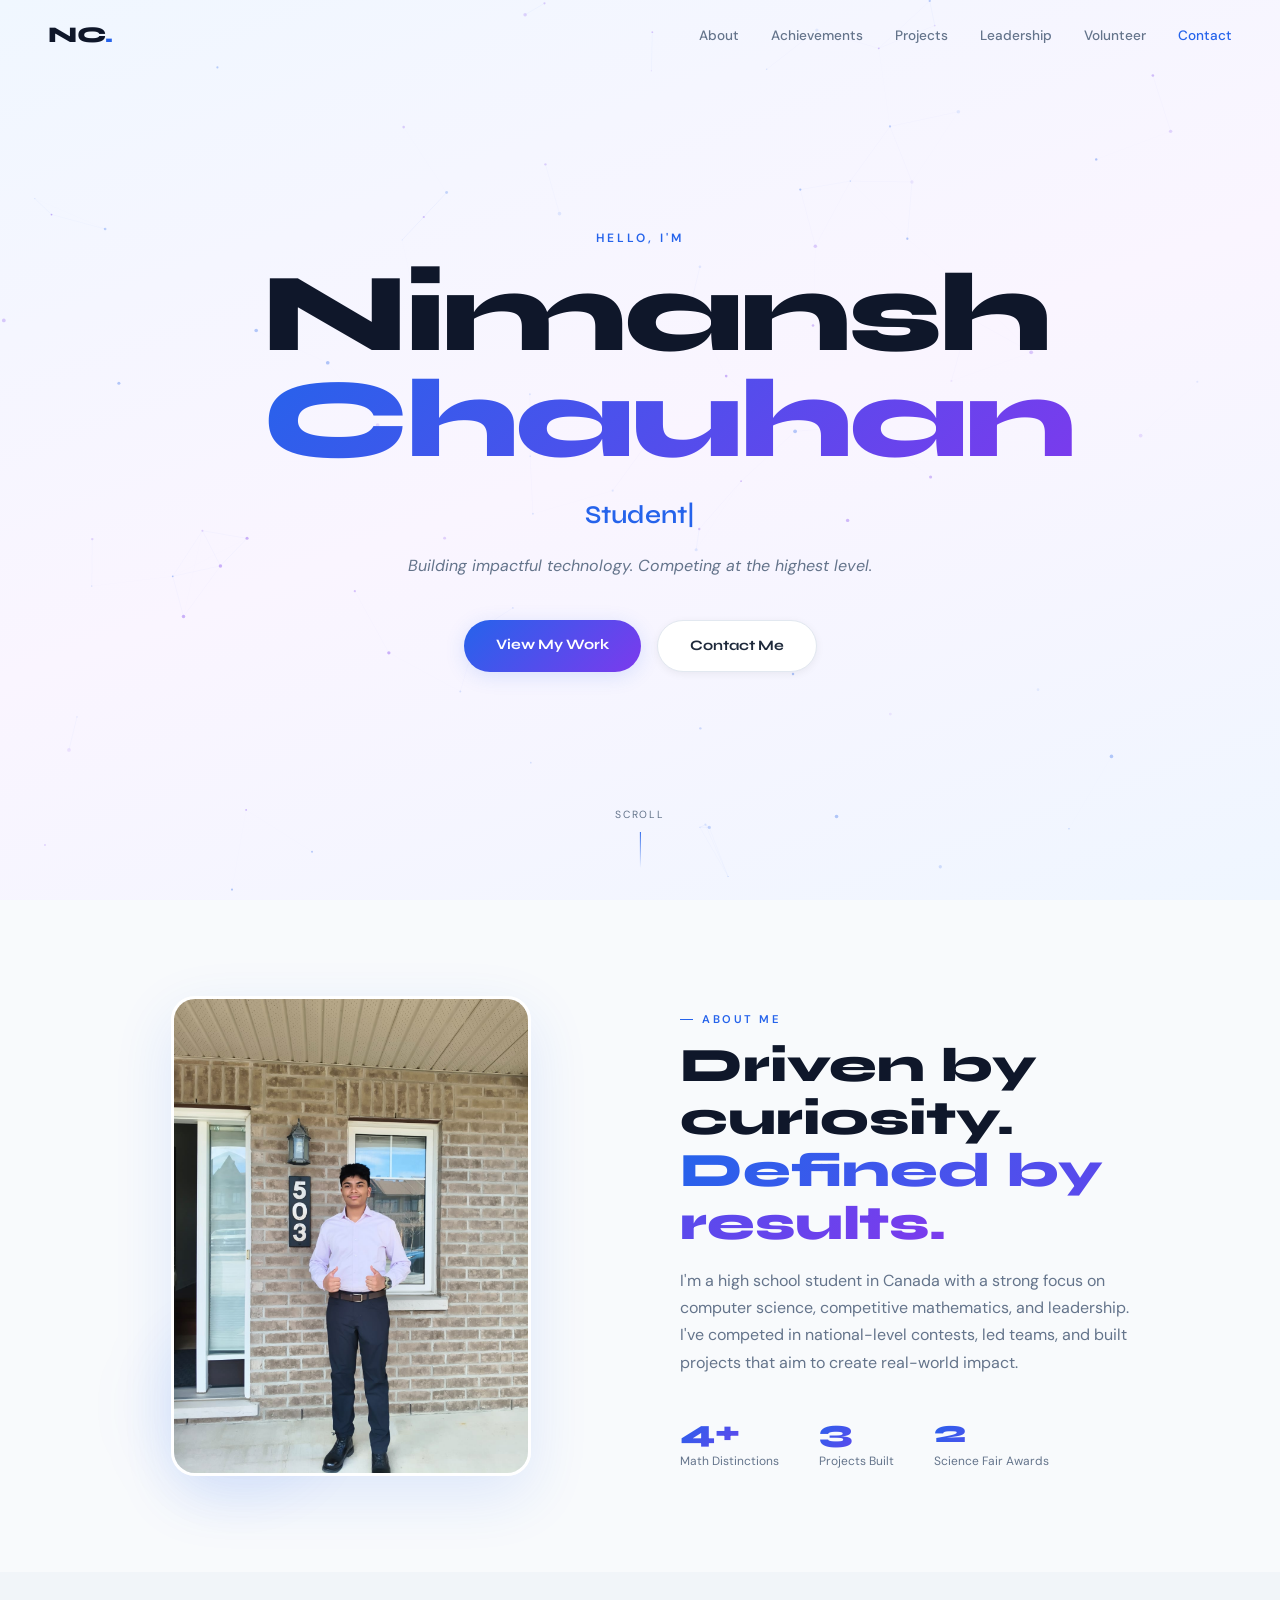
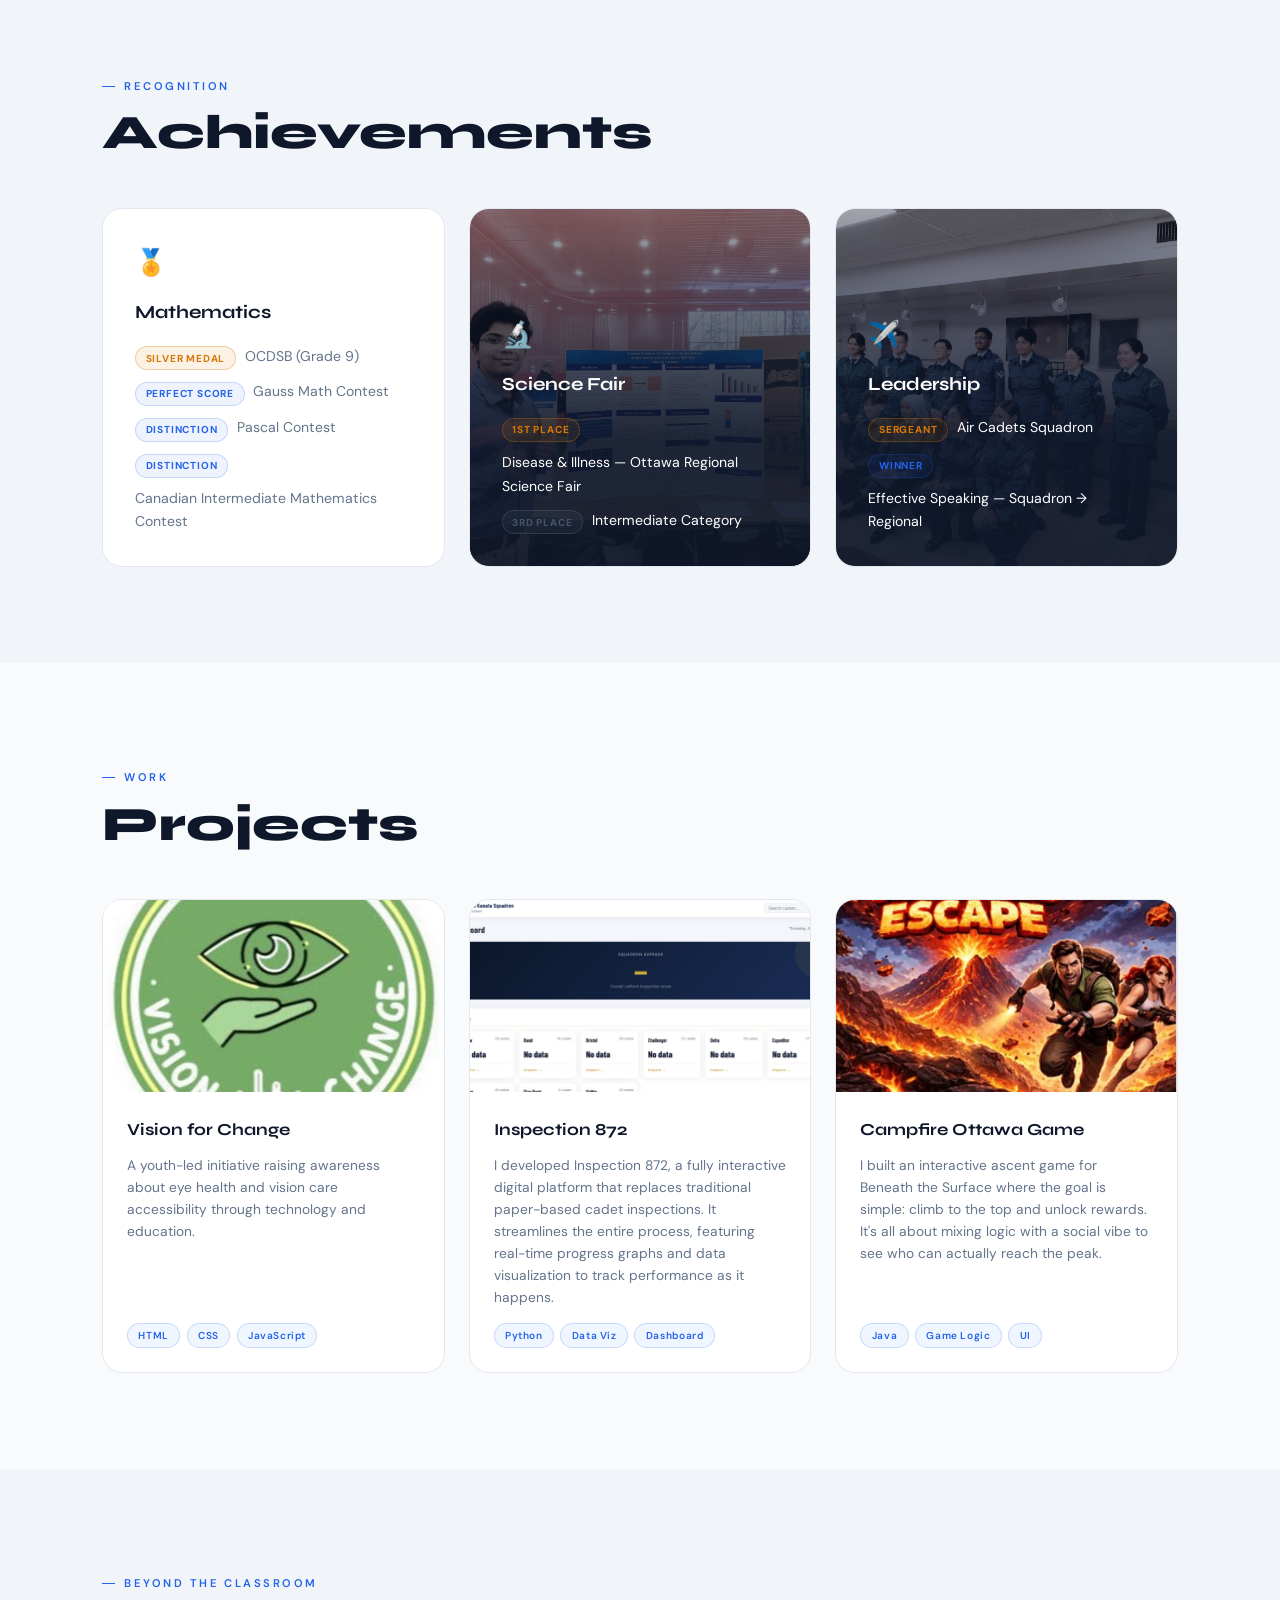
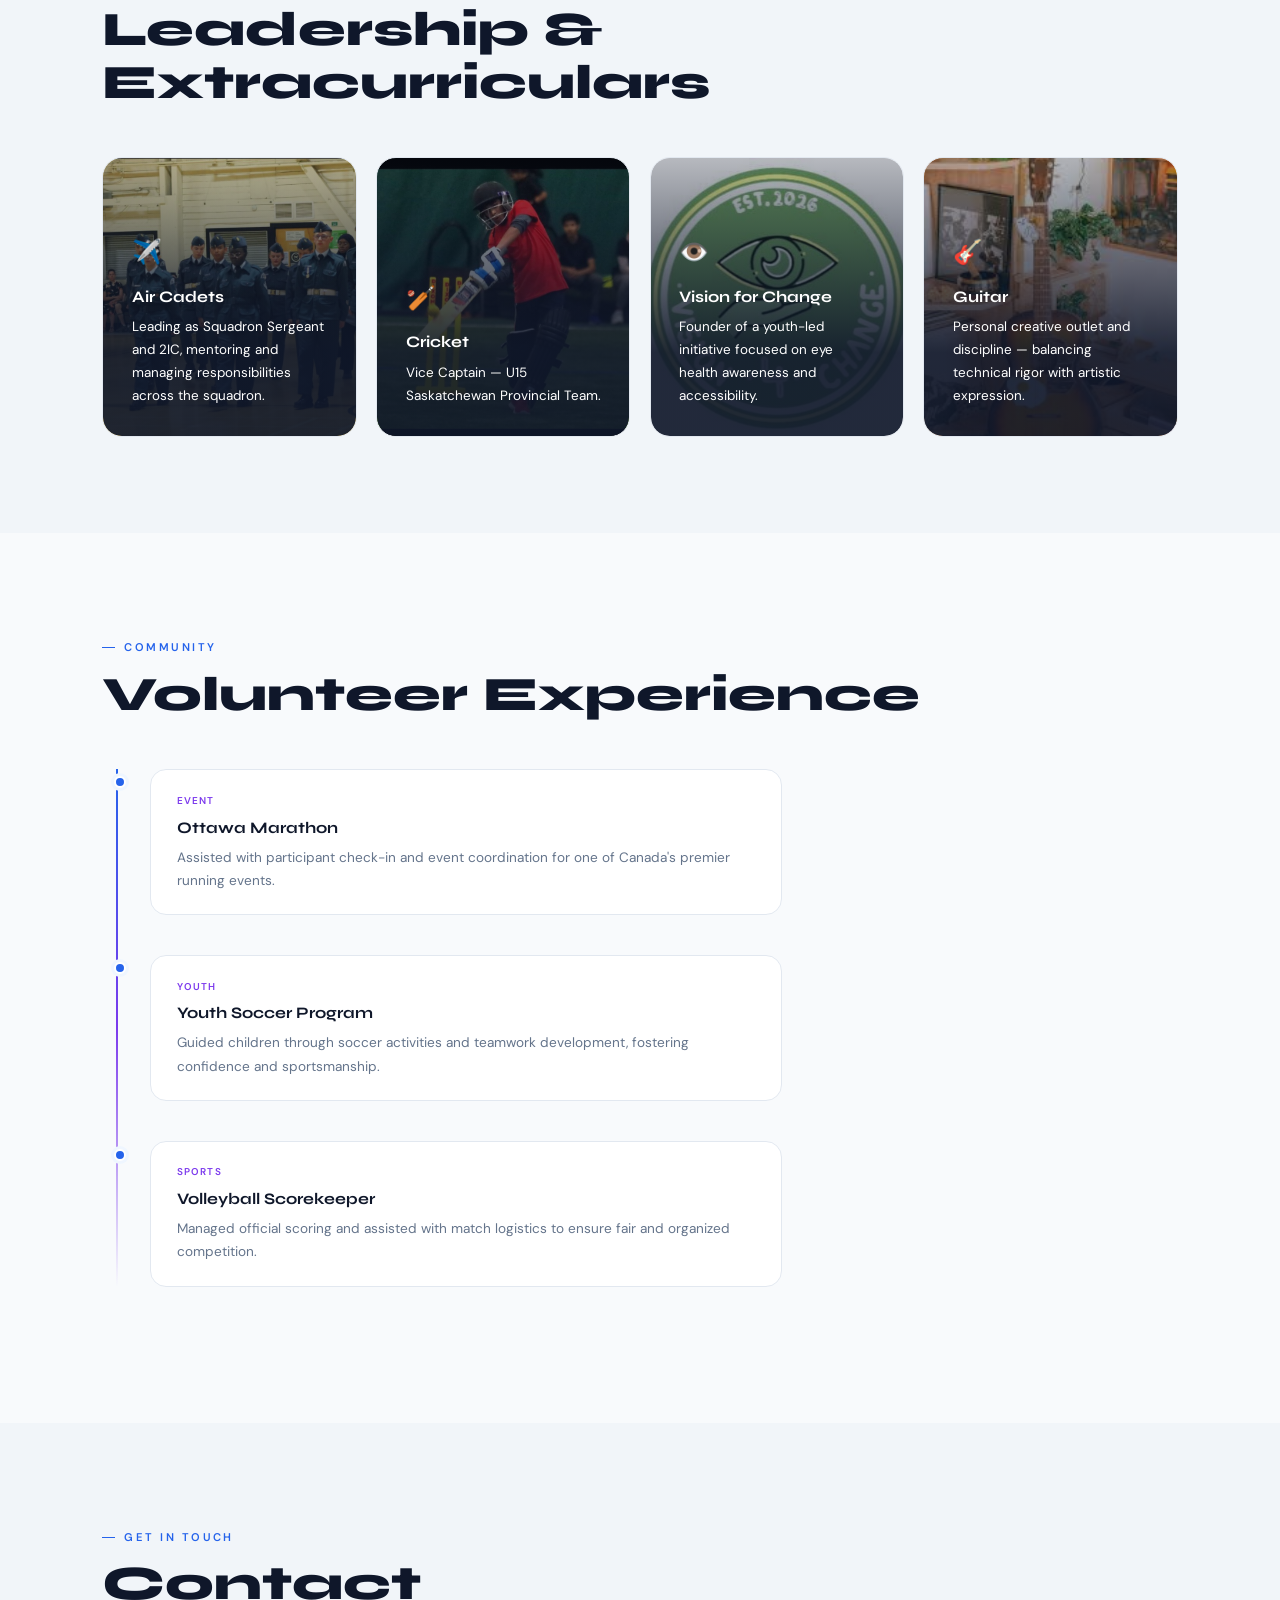
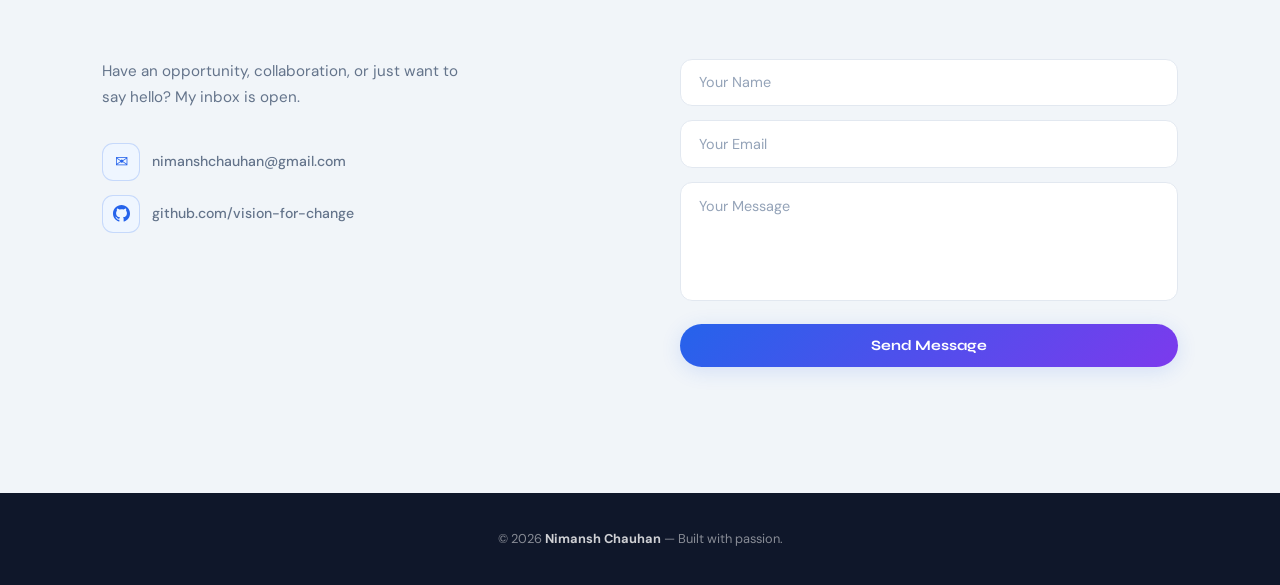
==== index.html @ f1f4eb13 "Update index.html" ====
<!DOCTYPE html>
<html lang="en">
<head>
<meta charset="UTF-8"/>
<meta name="viewport" content="width=device-width,initial-scale=1.0"/>
<title>Nimansh Chauhan</title>
<link href="https://fonts.googleapis.com/css2?family=Syne:wght@400;600;700;800&family=DM+Sans:ital,wght@0,300;0,400;0,500;1,300&display=swap" rel="stylesheet">
<link href="https://unpkg.com/aos@2.3.4/dist/aos.css" rel="stylesheet">
<style>
:root{
  --bg:#f8fafc;
  --bg2:#f1f5f9;
  --surface:#ffffff;
  --surface2:#e8f0fe;
  --accent:#2563eb;
  --accent2:#7c3aed;
  --accent-light:#eff6ff;
  --accent2-light:#f5f3ff;
  --gold:#d97706;
  --glow:rgba(37,99,235,.15);
  --glow2:rgba(124,58,237,.12);
  --text:#0f172a;
  --text2:#1e293b;
  --muted:#64748b;
  --border:#e2e8f0;
  --border-acc:rgba(37,99,235,.2);
  --ff:'Syne',sans-serif;
  --fb:'DM Sans',sans-serif;
}
*,*::before,*::after{box-sizing:border-box;margin:0;padding:0}
html{scroll-behavior:smooth}
body{background:var(--bg);color:var(--text);font-family:var(--fb);font-weight:400;line-height:1.7;overflow-x:hidden}
::-webkit-scrollbar{width:4px}
::-webkit-scrollbar-track{background:var(--bg2)}
::-webkit-scrollbar-thumb{background:var(--accent);border-radius:4px}

/* UTILS */
.container{max-width:1140px;margin:0 auto;padding:0 2rem}
section{padding:6rem 0}
.label{display:inline-flex;align-items:center;gap:.6rem;font-size:.7rem;letter-spacing:.22em;text-transform:uppercase;color:var(--accent);margin-bottom:.7rem;font-weight:600}
.label::before{content:'';width:.8rem;height:1px;background:var(--accent);display:block}
.title{font-family:var(--ff);font-size:clamp(2rem,4vw,3rem);font-weight:800;line-height:1.1;margin-bottom:3rem;color:var(--text)}
.title em{font-style:normal;background:linear-gradient(135deg,var(--accent),var(--accent2));-webkit-background-clip:text;-webkit-text-fill-color:transparent;background-clip:text}
.sec-head{margin-bottom:0}

/* DIVIDERS */
.sec-alt{background:var(--bg2)}

/* BUTTONS */
.btn{display:inline-block;padding:.82rem 2rem;border-radius:50px;font-family:var(--ff);font-weight:700;font-size:.9rem;text-decoration:none;cursor:pointer;border:none;transition:transform .25s,box-shadow .25s}
.btn-p{background:linear-gradient(135deg,var(--accent),var(--accent2));color:#fff;box-shadow:0 4px 20px var(--glow)}
.btn-p:hover{transform:translateY(-3px);box-shadow:0 8px 32px rgba(37,99,235,.3)}
.btn-g{background:var(--surface);color:var(--text2);border:1.5px solid var(--border);box-shadow:0 2px 8px rgba(0,0,0,.06)}
.btn-g:hover{border-color:var(--accent);color:var(--accent);box-shadow:0 4px 20px var(--glow);transform:translateY(-3px)}

/* NAV */
#nav{position:fixed;top:0;left:0;right:0;z-index:1000;display:flex;align-items:center;justify-content:space-between;padding:1rem 3rem;transition:background .4s,border-color .4s,box-shadow .4s;border-bottom:1px solid transparent}
#nav.scrolled{background:rgba(248,250,252,.94);backdrop-filter:blur(20px);border-color:var(--border);box-shadow:0 1px 20px rgba(0,0,0,.07)}
.nav-logo{font-family:var(--ff);font-size:1.4rem;font-weight:800;color:var(--text)}
.nav-logo span{color:var(--accent)}
.nav-links{display:flex;gap:2rem;list-style:none}
.nav-links a{color:var(--muted);text-decoration:none;font-size:.85rem;font-weight:500;transition:color .2s}
.nav-links a:hover,.nav-links a.active{color:var(--accent)}
.nav-cta{color:var(--accent)!important;font-weight:700}
.hamburger{display:none;background:none;border:none;color:var(--text);font-size:1.5rem;cursor:pointer;z-index:1100}

/* HERO */
#hero{position:relative;height:100vh;display:flex;align-items:center;justify-content:center;overflow:hidden;padding:0;background:linear-gradient(160deg,#f0f7ff 0%,#faf5ff 50%,#eff6ff 100%)}
#particles{position:absolute;inset:0;z-index:0}
.hero-inner{position:relative;z-index:1;text-align:center;max-width:820px;padding:0 2rem}
.hero-pre{font-size:.75rem;letter-spacing:.25em;text-transform:uppercase;color:var(--accent);margin-bottom:.8rem;font-weight:600}
.hero-name{font-family:var(--ff);font-size:clamp(3.5rem,10vw,7rem);font-weight:800;line-height:.95;letter-spacing:-.03em;color:var(--text);margin-bottom:1.2rem}
.hero-name em{font-style:normal;background:linear-gradient(135deg,var(--accent) 0%,var(--accent2) 100%);-webkit-background-clip:text;-webkit-text-fill-color:transparent;background-clip:text}
.hero-type{font-family:var(--ff);font-size:clamp(1.1rem,3vw,1.6rem);font-weight:600;color:var(--muted);margin-bottom:1rem;min-height:2.2rem}
.hero-type span{color:var(--accent)}
.cursor{animation:blink .85s step-end infinite}
@keyframes blink{0%,100%{opacity:1}50%{opacity:0}}
.hero-tag{color:var(--muted);font-size:1rem;max-width:500px;margin:0 auto 2.5rem;font-style:italic}
.hero-btns{display:flex;gap:1rem;justify-content:center;flex-wrap:wrap}
.scroll-hint{position:absolute;bottom:2rem;left:50%;transform:translateX(-50%);display:flex;flex-direction:column;align-items:center;gap:.5rem;font-size:.65rem;letter-spacing:.18em;text-transform:uppercase;color:var(--muted);z-index:1}
.scroll-line{width:1px;height:36px;background:linear-gradient(to bottom,var(--accent),transparent);animation:spulse 2s ease-in-out infinite}
@keyframes spulse{0%,100%{opacity:.4}50%{opacity:1}}

/* ABOUT */
.about-wrap{display:grid;grid-template-columns:1fr 1fr;gap:5rem;align-items:center}
.about-img-box{position:relative}
.about-img{width:100%;max-width:360px;border-radius:24px;object-fit:cover;aspect-ratio:3/4;display:block;margin:0 auto;position:relative;z-index:1;border:3px solid #fff;box-shadow:0 20px 60px rgba(37,99,235,.12)}
.img-glow{position:absolute;width:220px;height:220px;border-radius:50%;background:radial-gradient(circle,rgba(37,99,235,.18),transparent 70%);bottom:-40px;left:30px;filter:blur(30px)}
.about-text .title{margin-bottom:1rem}
.about-text p{color:var(--muted);font-size:1rem;max-width:460px;margin-bottom:2.5rem}
.stats{display:flex;gap:2.5rem;flex-wrap:wrap}
.stat-val{font-family:var(--ff);font-size:2rem;font-weight:800;background:linear-gradient(135deg,var(--accent),var(--accent2));-webkit-background-clip:text;-webkit-text-fill-color:transparent;background-clip:text;line-height:1}
.stat-lbl{font-size:.75rem;color:var(--muted);margin-top:.2rem}

/* ACHIEVEMENTS */
.ach-grid{display:grid;grid-template-columns:repeat(3,1fr);gap:1.5rem}
.ach-card{background:var(--surface);border:1.5px solid var(--border);border-radius:20px;padding:2rem;transition:transform .3s,box-shadow .3s,border-color .3s;position:relative;overflow:hidden}
.ach-card:hover{transform:translateY(-6px);box-shadow:0 20px 50px rgba(37,99,235,.12);border-color:var(--accent)}
.ach-card-photo{background-size:cover;background-position:center;padding:0;min-height:340px;display:flex;flex-direction:column;justify-content:flex-end}
.ach-photo-overlay{position:absolute;inset:0;background:linear-gradient(to top,rgba(15,23,42,.92) 35%,rgba(15,23,42,.4) 100%);border-radius:18px}
.ach-photo-body{position:relative;z-index:1;padding:2rem}
.ach-photo-body h3,.ach-photo-body li{color:#fff!important}
.ach-photo-body .ach-icon{color:#fff}
.ach-icon{font-size:1.6rem;margin-bottom:.8rem;display:block}
.ach-card h3{font-family:var(--ff);font-size:1.15rem;font-weight:700;margin-bottom:1rem;color:var(--text)}
.ach-card ul{list-style:none;display:flex;flex-direction:column;gap:.65rem}
.ach-card li{font-size:.88rem;color:var(--muted);display:flex;align-items:flex-start;gap:.55rem;flex-wrap:wrap}
.badge{display:inline-block;font-size:.63rem;font-weight:700;letter-spacing:.08em;text-transform:uppercase;padding:.15rem .6rem;border-radius:100px;white-space:nowrap;flex-shrink:0;margin-top:.1rem}
.badge-gold{background:rgba(217,119,6,.1);color:var(--gold);border:1px solid rgba(217,119,6,.3)}
.badge-silver{background:rgba(100,116,139,.1);color:#475569;border:1px solid rgba(100,116,139,.3)}
.badge-blue{background:rgba(37,99,235,.08);color:var(--accent);border:1px solid var(--border-acc)}

/* PROJECTS */
.proj-grid{display:grid;grid-template-columns:repeat(3,1fr);gap:1.5rem}
.proj-card{background:var(--surface);border:1.5px solid var(--border);border-radius:20px;overflow:hidden;transition:transform .3s,box-shadow .3s,border-color .3s;display:flex;flex-direction:column}
.proj-card:hover{transform:translateY(-8px);box-shadow:0 24px 60px rgba(37,99,235,.14);border-color:var(--accent)}
.proj-img{position:relative;overflow:hidden;aspect-ratio:16/9}
.proj-img img{width:100%;height:100%;object-fit:cover;transition:transform .5s}
.proj-card:hover .proj-img img{transform:scale(1.06)}
.proj-ov{position:absolute;inset:0;background:rgba(15,23,42,.55);display:flex;align-items:center;justify-content:center;opacity:0;transition:opacity .3s}
.proj-card:hover .proj-ov{opacity:1}
.proj-ov a{background:linear-gradient(135deg,var(--accent),var(--accent2));color:#fff;padding:.55rem 1.4rem;border-radius:50px;font-family:var(--ff);font-weight:700;font-size:.82rem;text-decoration:none;box-shadow:0 4px 16px rgba(37,99,235,.4)}
.proj-body{padding:1.5rem;flex:1;display:flex;flex-direction:column;gap:.6rem}
.proj-body h3{font-family:var(--ff);font-size:1.05rem;font-weight:700;color:var(--text)}
.proj-body p{font-size:.86rem;color:var(--muted);flex:1;line-height:1.6}
.tags{display:flex;gap:.4rem;flex-wrap:wrap;margin-top:.3rem}
.tags span{font-size:.63rem;letter-spacing:.06em;background:var(--accent-light);border:1px solid var(--border-acc);color:var(--accent);padding:.18rem .65rem;border-radius:100px;font-weight:600}

/* LEADERSHIP */
.lead-grid{display:grid;grid-template-columns:repeat(4,1fr);gap:1.2rem}
.lead-card{background:var(--surface);border:1.5px solid var(--border);border-radius:20px;padding:1.8rem;transition:transform .3s,box-shadow .3s,border-color .3s}
.lead-card:hover{transform:translateY(-6px);box-shadow:0 16px 40px rgba(124,58,237,.1);border-color:var(--accent2)}
.lead-card-photo{background-size:cover;background-position:center;min-height:280px;padding:0;position:relative;overflow:hidden;display:flex;flex-direction:column;justify-content:flex-end}
.lead-photo-overlay{position:absolute;inset:0;background:linear-gradient(to top,rgba(15,23,42,.92) 30%,rgba(15,23,42,.3) 100%);border-radius:18px}
.lead-photo-body{position:relative;z-index:1;padding:1.8rem}
.lead-photo-body h3,.lead-photo-body p{color:#fff!important}
.lead-icon{font-size:1.5rem;display:block;margin-bottom:.6rem}
.lead-card h3{font-family:var(--ff);font-size:1rem;font-weight:700;margin-bottom:.4rem;color:var(--text)}
.lead-card p{font-size:.84rem;color:var(--muted)}

/* VOLUNTEER */
.timeline{max-width:680px;padding-left:3rem;position:relative}
.timeline::before{content:'';position:absolute;left:.85rem;top:0;bottom:0;width:2px;background:linear-gradient(to bottom,var(--accent),var(--accent2),transparent)}
.tl-item{position:relative;margin-bottom:2.5rem}
.tl-dot{position:absolute;left:-2.22rem;top:.45rem;width:12px;height:12px;border-radius:50%;background:var(--accent);box-shadow:0 0 0 3px var(--accent-light);border:2px solid #fff}
.tl-box{background:var(--surface);border:1.5px solid var(--border);border-radius:16px;padding:1.4rem 1.6rem;transition:border-color .3s,box-shadow .3s}
.tl-box:hover{border-color:var(--accent);box-shadow:0 8px 28px var(--glow)}
.tl-tag{font-size:.62rem;letter-spacing:.12em;text-transform:uppercase;color:var(--accent2);display:block;margin-bottom:.25rem;font-weight:600}
.tl-box h3{font-family:var(--ff);font-size:1rem;font-weight:700;color:var(--text);margin-bottom:.3rem}
.tl-box p{font-size:.85rem;color:var(--muted)}

/* CONTACT */
.contact-wrap{display:grid;grid-template-columns:1fr 1fr;gap:5rem;align-items:start}
.contact-blurb{color:var(--muted);font-size:.95rem;margin-bottom:2rem;max-width:380px;line-height:1.7}
.contact-links{display:flex;flex-direction:column;gap:.9rem}
.clink{display:flex;align-items:center;gap:.75rem;color:var(--muted);text-decoration:none;font-size:.88rem;transition:color .2s;font-weight:500}
.clink:hover{color:var(--accent)}
.clink-icon{width:38px;height:38px;border-radius:11px;background:var(--accent-light);border:1.5px solid var(--border-acc);display:flex;align-items:center;justify-content:center;font-size:1rem;flex-shrink:0;color:var(--accent)}
.form{display:flex;flex-direction:column;gap:.9rem}
.form input,.form textarea{width:100%;background:var(--surface);border:1.5px solid var(--border);border-radius:12px;color:var(--text);font-family:var(--fb);font-size:.9rem;padding:.85rem 1.1rem;outline:none;transition:border-color .25s,box-shadow .25s;resize:none}
.form input:focus,.form textarea:focus{border-color:var(--accent);box-shadow:0 0 0 3px var(--glow)}
.form input::placeholder,.form textarea::placeholder{color:#94a3b8}
.form-msg{font-size:.8rem;color:var(--accent);min-height:1.2em;font-weight:600}

/* FOOTER */
footer{background:var(--text);text-align:center;padding:2.2rem;color:rgba(255,255,255,.5);font-size:.8rem}
footer strong{color:rgba(255,255,255,.8)}

/* RESPONSIVE */
@media(max-width:1024px){.lead-grid{grid-template-columns:repeat(2,1fr)}}
@media(max-width:860px){
  #nav{padding:1rem 1.5rem}
  .nav-links{display:none;flex-direction:column;position:fixed;top:0;right:0;bottom:0;width:260px;background:var(--surface);padding:5rem 2rem 2rem;gap:1.5rem;border-left:1.5px solid var(--border);z-index:1000;box-shadow:-8px 0 40px rgba(0,0,0,.08)}
  .nav-links.open{display:flex}
  .hamburger{display:block}
  .ach-grid,.proj-grid,.about-wrap{grid-template-columns:1fr;gap:2.5rem}
  .contact-wrap{grid-template-columns:1fr;gap:2.5rem}
  .about-img{max-width:260px}
}
@media(max-width:600px){
  .lead-grid{grid-template-columns:1fr}
  section{padding:4rem 0}
}
</style>
</head>
<body>

<nav id="nav">
  <div class="nav-logo">NC<span>.</span></div>
  <ul class="nav-links" id="navLinks">
    <li><a href="#about">About</a></li>
    <li><a href="#achievements">Achievements</a></li>
    <li><a href="#projects">Projects</a></li>
    <li><a href="#leadership">Leadership</a></li>
    <li><a href="#volunteer">Volunteer</a></li>
    <li><a href="#contact" class="nav-cta">Contact</a></li>
  </ul>
  <button class="hamburger" id="hamburger">&#9776;</button>
</nav>

<!-- HERO -->
<section id="hero">
  <canvas id="particles"></canvas>
  <div class="hero-inner">
    <p class="hero-pre">Hello, I'm</p>
    <h1 class="hero-name">Nimansh<br><em>Chauhan</em></h1>
    <div class="hero-type"><span id="typed"></span><span class="cursor">|</span></div>
    <p class="hero-tag">Building impactful technology. Competing at the highest level.</p>
    <div class="hero-btns">
      <a href="#projects" class="btn btn-p">View My Work</a>
      <a href="#contact" class="btn btn-g">Contact Me</a>
    </div>
  </div>
  <div class="scroll-hint"><span>Scroll</span><div class="scroll-line"></div></div>
</section>

<!-- ABOUT -->
<section id="about">
  <div class="container">
    <div class="about-wrap">
      <div class="about-img-box" data-aos="fade-right" data-aos-duration="900">
        <img src="[data-uri]" alt="Nimansh Chauhan" class="about-img"/>
        <div class="img-glow"></div>
      </div>
      <div class="about-text" data-aos="fade-left" data-aos-duration="900">
        <span class="label">About Me</span>
        <h2 class="title">Driven by curiosity.<br><em>Defined by results.</em></h2>
        <p>I'm a high school student in Canada with a strong focus on computer science, competitive mathematics, and leadership. I've competed in national-level contests, led teams, and built projects that aim to create real-world impact.</p>
        <div class="stats">
          <div><div class="stat-val">4+</div><div class="stat-lbl">Math Distinctions</div></div>
          <div><div class="stat-val">3</div><div class="stat-lbl">Projects Built</div></div>
          <div><div class="stat-val">2</div><div class="stat-lbl">Science Fair Awards</div></div>
        </div>
      </div>
    </div>
  </div>
</section>

<!-- ACHIEVEMENTS -->
<section id="achievements" class="sec-alt">
  <div class="container">
    <div class="sec-head" data-aos="fade-up">
      <span class="label">Recognition</span>
      <h2 class="title">Achievements</h2>
    </div>
    <div class="ach-grid">
      <div class="ach-card" data-aos="fade-up" data-aos-delay="0">
        <span class="ach-icon">🏅</span>
        <h3>Mathematics</h3>
        <ul>
          <li><span class="badge badge-gold">Silver Medal</span>OCDSB (Grade 9)</li>
          <li><span class="badge badge-blue">Perfect Score</span>Gauss Math Contest</li>
          <li><span class="badge badge-blue">Distinction</span>Pascal Contest</li>
          <li><span class="badge badge-blue">Distinction</span>Canadian Intermediate Mathematics Contest</li>
        </ul>
      </div>
      <div class="ach-card ach-card-photo" data-aos="fade-up" data-aos-delay="100" style="background-image:url('[data-uri]')">
        <div class="ach-photo-overlay"></div>
        <div class="ach-photo-body">
          <span class="ach-icon">🔬</span>
          <h3>Science Fair</h3>
          <ul>
            <li><span class="badge badge-gold">1st Place</span>Disease &amp; Illness — Ottawa Regional Science Fair</li>
            <li><span class="badge badge-silver">3rd Place</span>Intermediate Category</li>
          </ul>
        </div>
      </div>
      <div class="ach-card ach-card-photo" data-aos="fade-up" data-aos-delay="200" style="background-image:url('[data-uri]')">
        <div class="ach-photo-overlay"></div>
        <div class="ach-photo-body">
          <span class="ach-icon">✈️</span>
          <h3>Leadership</h3>
          <ul>
            <li><span class="badge badge-gold">Sergeant</span>Air Cadets Squadron</li>
            <li><span class="badge badge-blue">Winner</span>Effective Speaking — Squadron → Regional</li>
          </ul>
        </div>
      </div>
    </div>
  </div>
</section>

<!-- PROJECTS -->
<section id="projects">
  <div class="container">
    <div class="sec-head" data-aos="fade-up">
      <span class="label">Work</span>
      <h2 class="title">Projects</h2>
    </div>
    <div class="proj-grid">

      <div class="proj-card" data-aos="fade-up" data-aos-delay="0">
        <div class="proj-img">
          <img src="[data-uri]" alt="Vision for Change"/>
          <div class="proj-ov"><a href="https://vision-for-change.github.io/Vision-for-Change/" target="_blank">View Project →</a></div>
        </div>
        <div class="proj-body">
          <h3>Vision for Change</h3>
          <p>A youth-led initiative raising awareness about eye health and vision care accessibility through technology and education.</p>
          <div class="tags"><span>HTML</span><span>CSS</span><span>JavaScript</span></div>
        </div>
      </div>

      <div class="proj-card" data-aos="fade-up" data-aos-delay="100">
        <div class="proj-img">
          <img src="[data-uri]" alt="Inspection 872"/>
          <div class="proj-ov"><a href="https://github.com/vision-for-change/inspection872" target="_blank">View Project →</a></div>
        </div>
        <div class="proj-body">
          <h3>Inspection 872</h3>
          <p>I developed Inspection 872, a fully interactive digital platform that replaces traditional paper-based cadet inspections. It streamlines the entire process, featuring real-time progress graphs and data visualization to track performance as it happens.</p>
          <div class="tags"><span>Python</span><span>Data Viz</span><span>Dashboard</span></div>
        </div>
      </div>

      <div class="proj-card" data-aos="fade-up" data-aos-delay="200">
        <div class="proj-img">
          <img src="[data-uri]" alt="Campfire Ottawa"/>
          <div class="proj-ov"><a href="https://quantumvortex18.itch.io/volcanic-escape-campfire-ottawa" target="_blank">View Project →</a></div>
        </div>
        <div class="proj-body">
          <h3>Campfire Ottawa Game</h3>
          <p>I built an interactive ascent game for Beneath the Surface where the goal is simple: climb to the top and unlock rewards. It's all about mixing logic with a social vibe to see who can actually reach the peak.</p>
          <div class="tags"><span>Java</span><span>Game Logic</span><span>UI</span></div>
        </div>
      </div>

    </div>
  </div>
</section>

<!-- LEADERSHIP -->
<section id="leadership" class="sec-alt">
  <div class="container">
    <div class="sec-head" data-aos="fade-up">
      <span class="label">Beyond the Classroom</span>
      <h2 class="title">Leadership &amp; Extracurriculars</h2>
    </div>
    <div class="lead-grid">
      <div class="lead-card lead-card-photo" data-aos="fade-up" data-aos-delay="0" style="background-image:url('[data-uri]')">
        <div class="lead-photo-overlay"></div>
        <div class="lead-photo-body">
          <span class="lead-icon">✈️</span>
          <h3>Air Cadets</h3>
          <p>Leading as Squadron Sergeant and 2IC, mentoring and managing responsibilities across the squadron.</p>
        </div>
      </div>
      <div class="lead-card lead-card-photo" data-aos="fade-up" data-aos-delay="100" style="background-image:url('[data-uri]')">
        <div class="lead-photo-overlay"></div>
        <div class="lead-photo-body">
          <span class="lead-icon">🏏</span>
          <h3>Cricket</h3>
          <p>Vice Captain — U15 Saskatchewan Provincial Team.</p>
        </div>
      </div>
      <div class="lead-card lead-card-photo" data-aos="fade-up" data-aos-delay="200" style="background-image:url('[data-uri]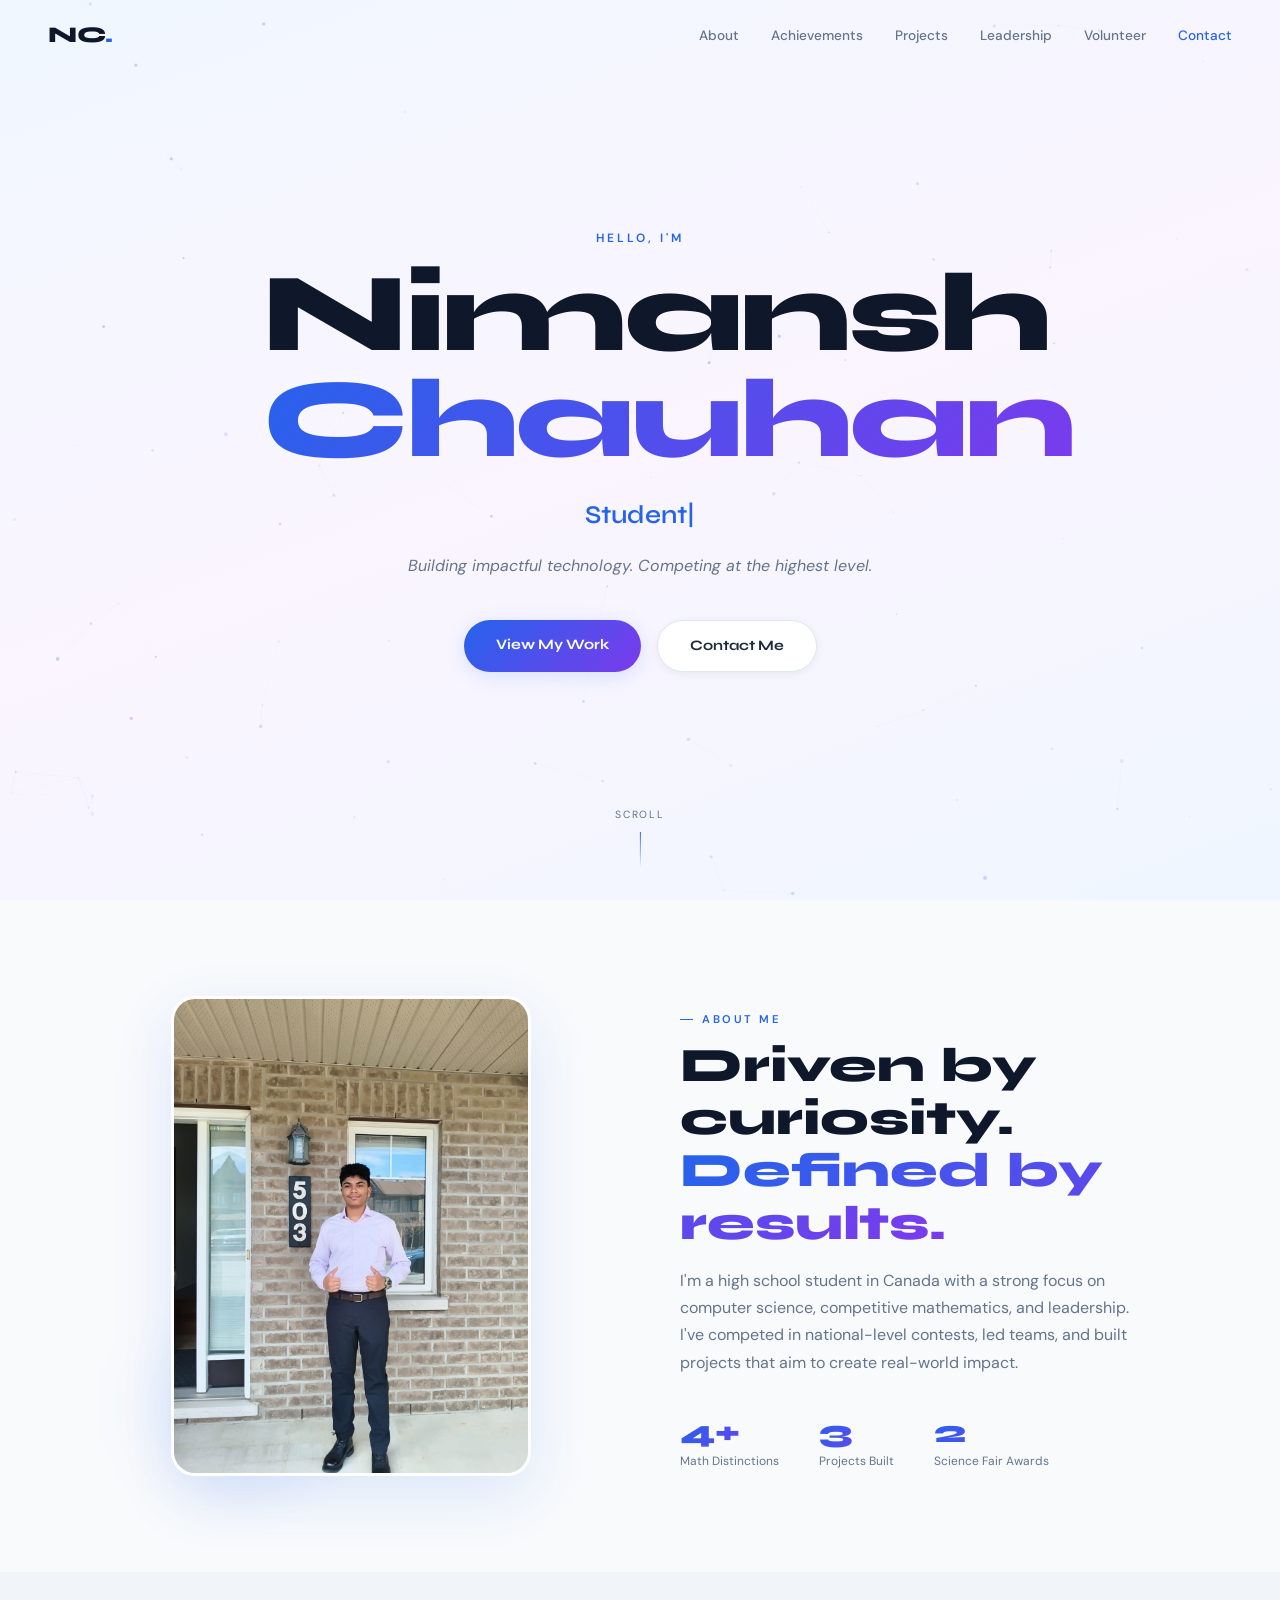
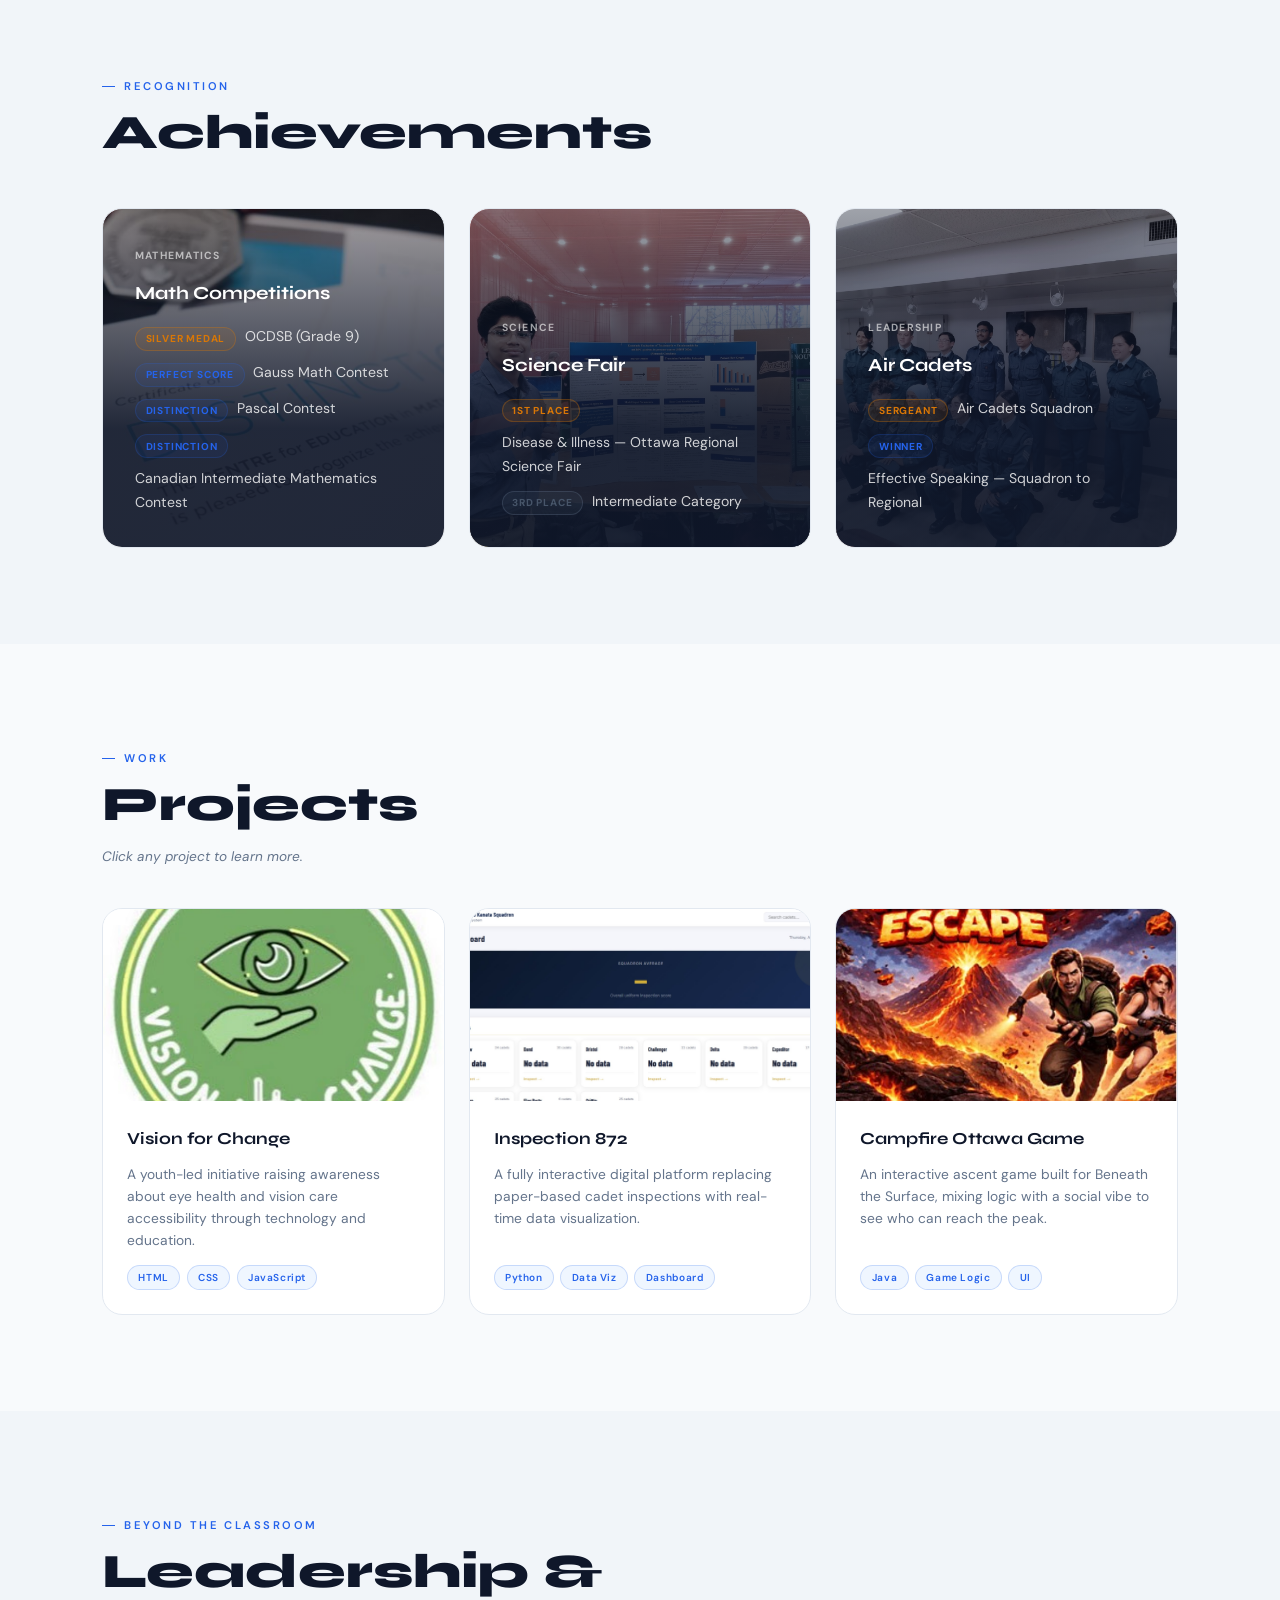
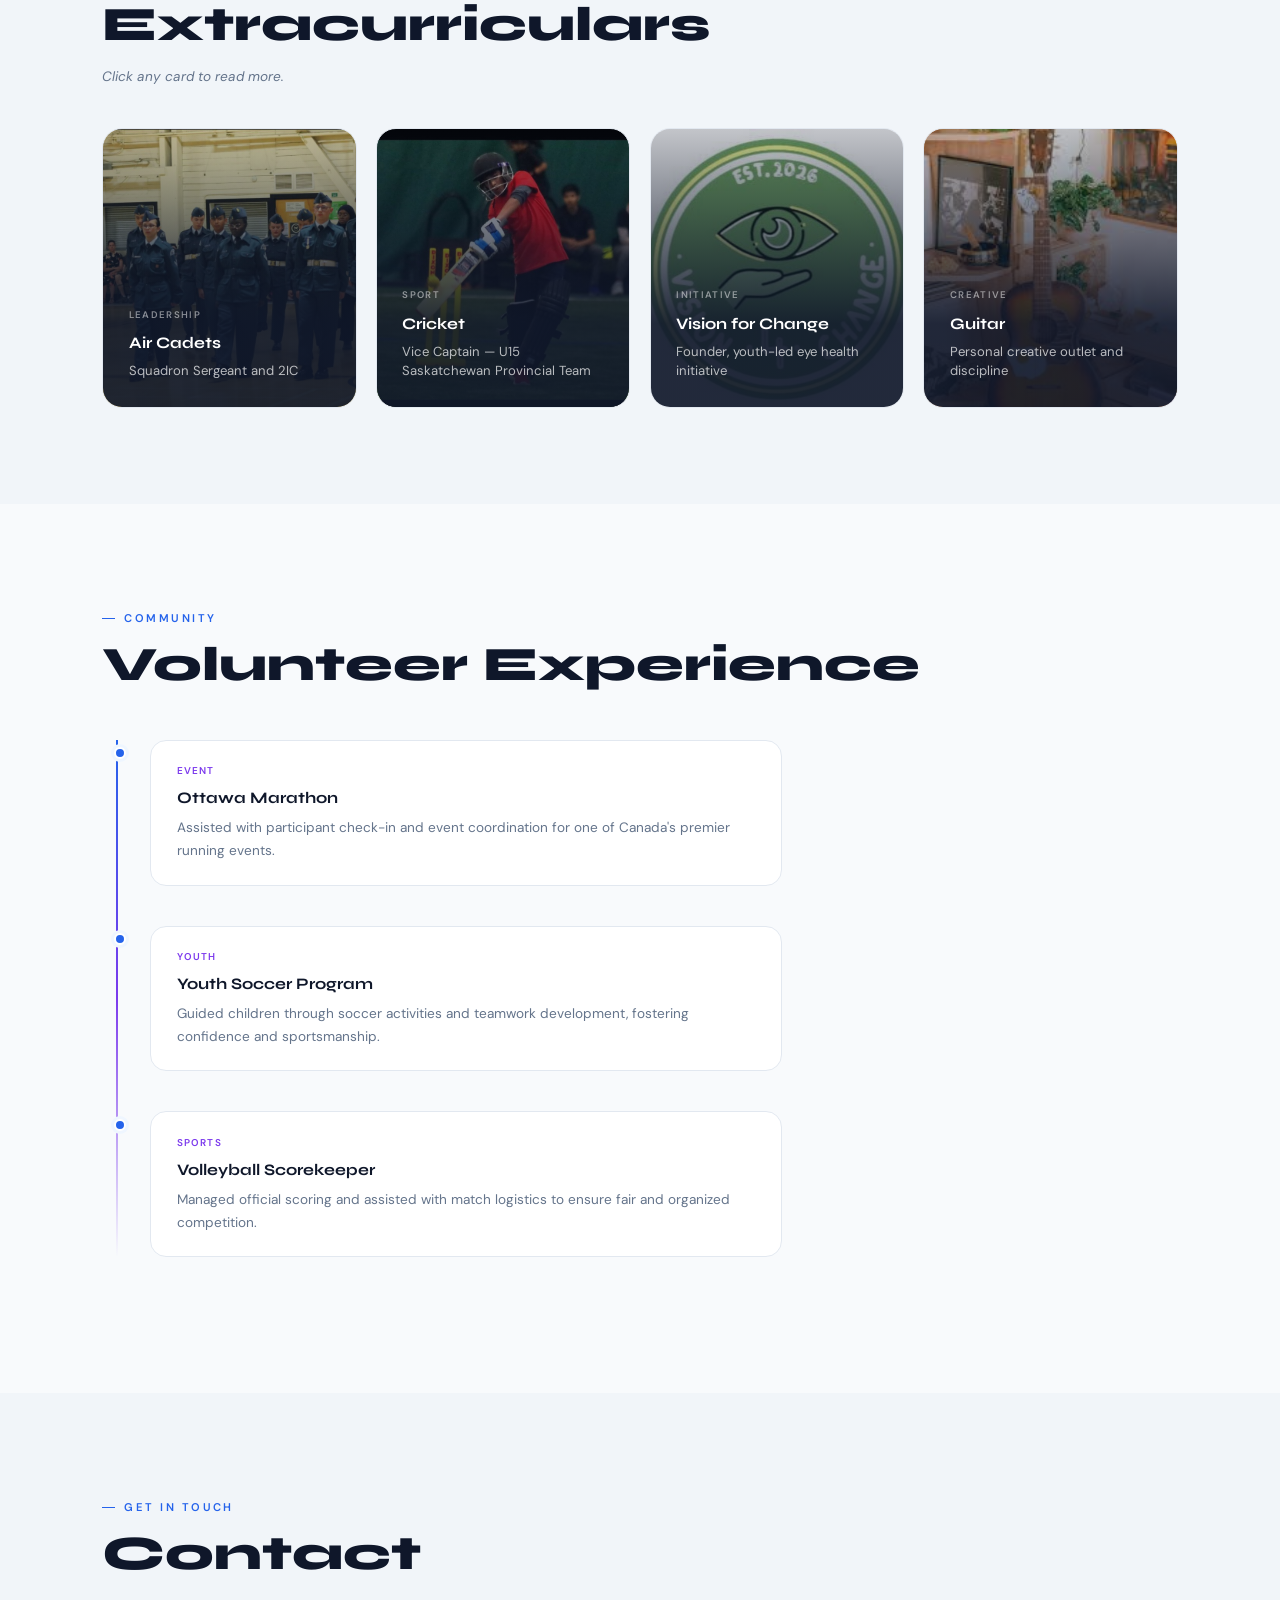
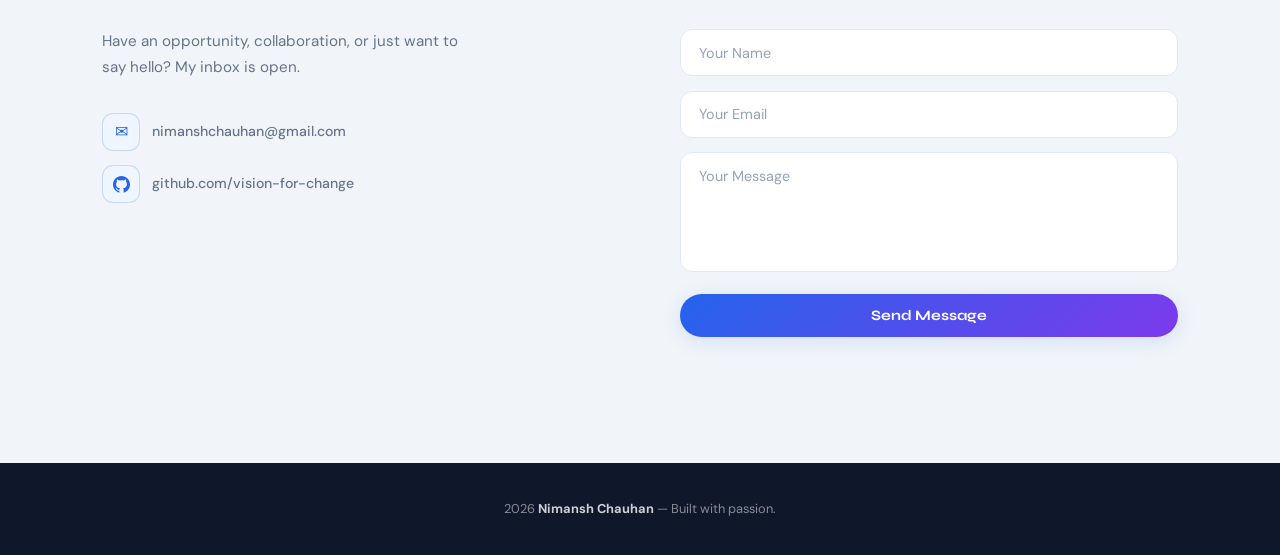
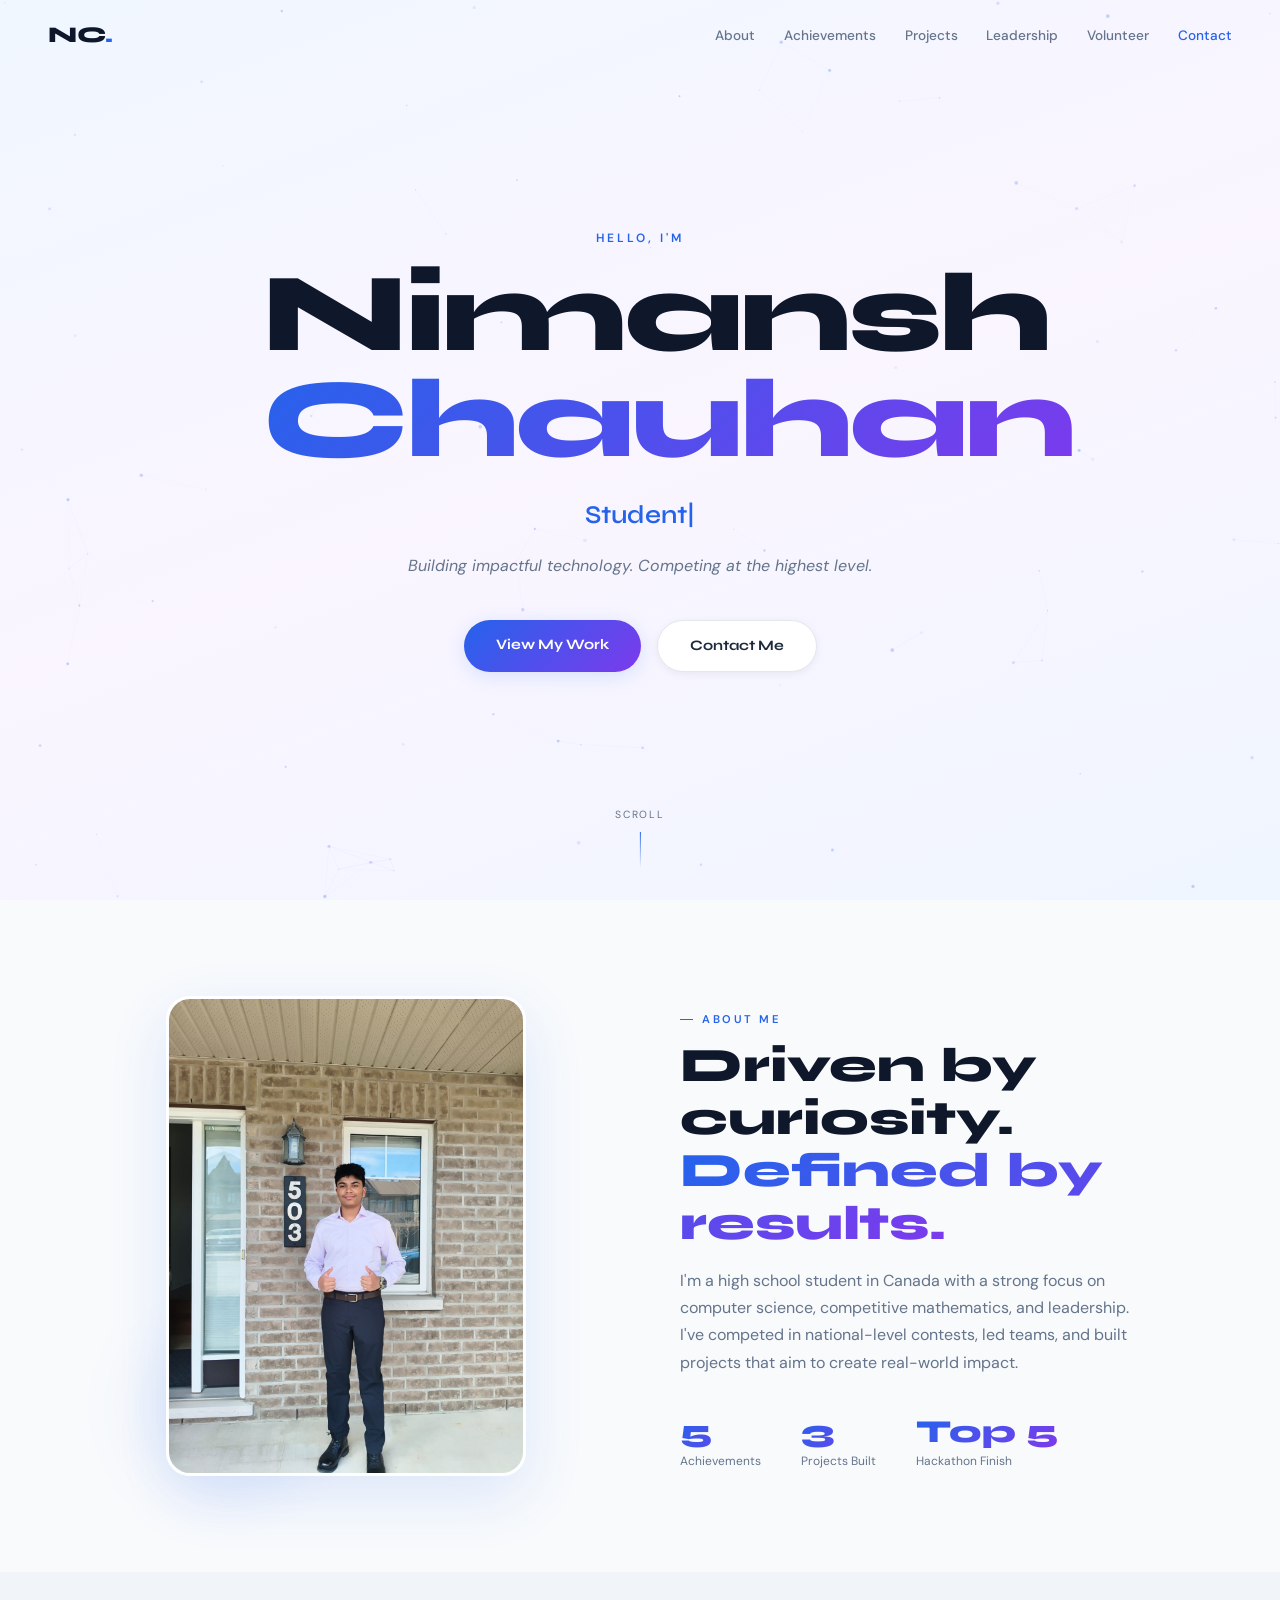
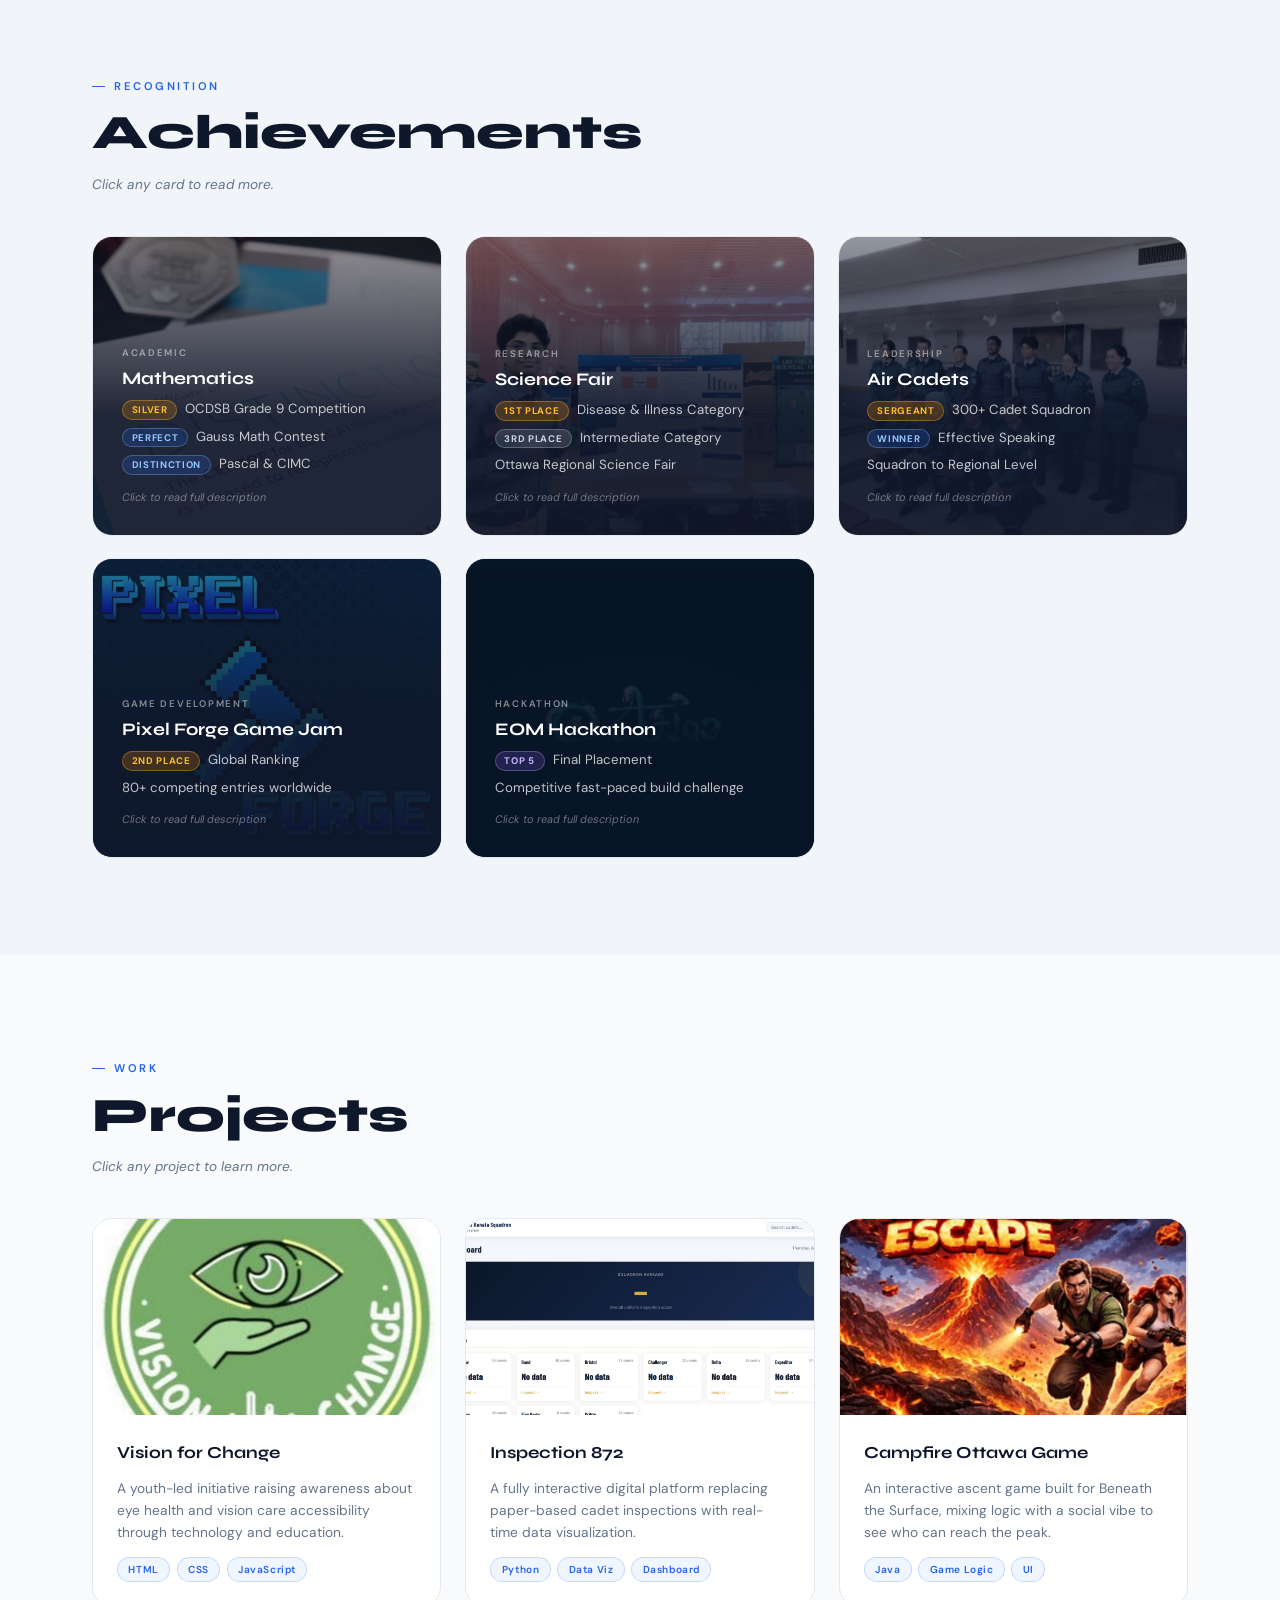
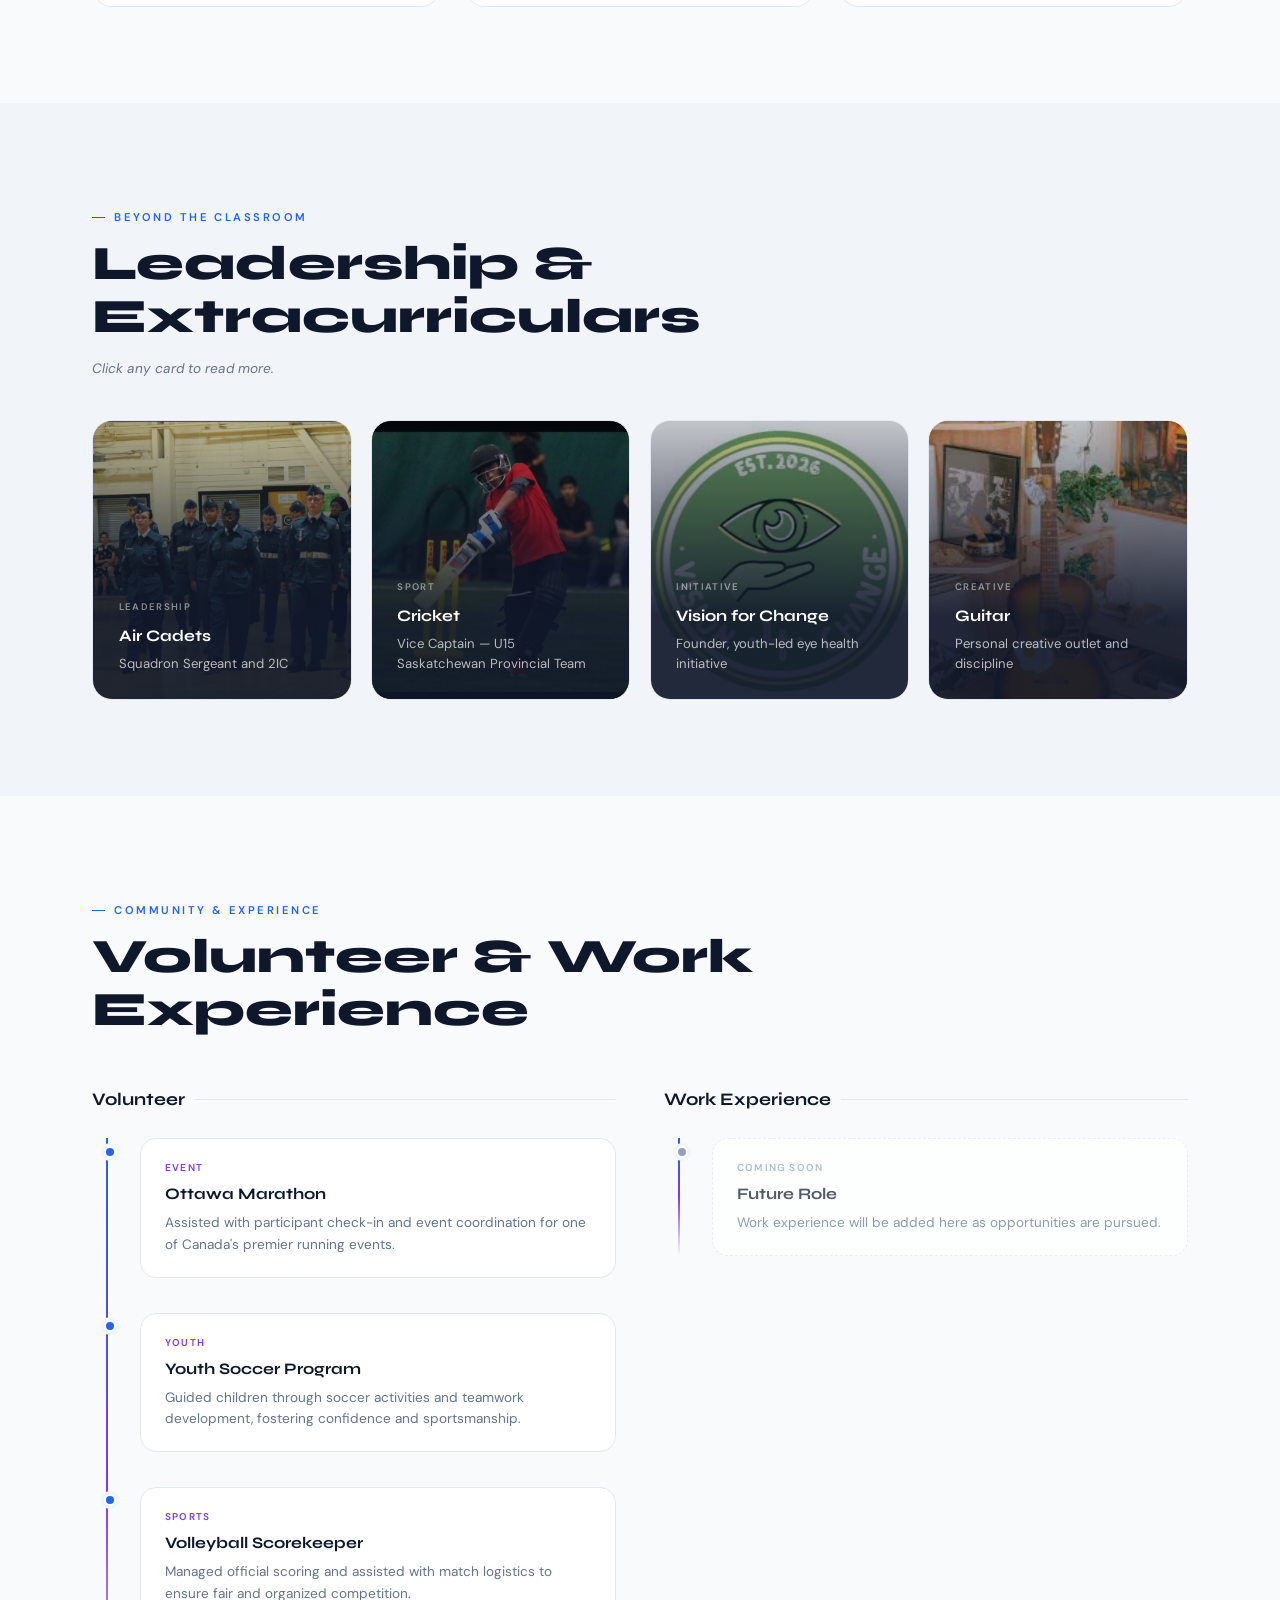
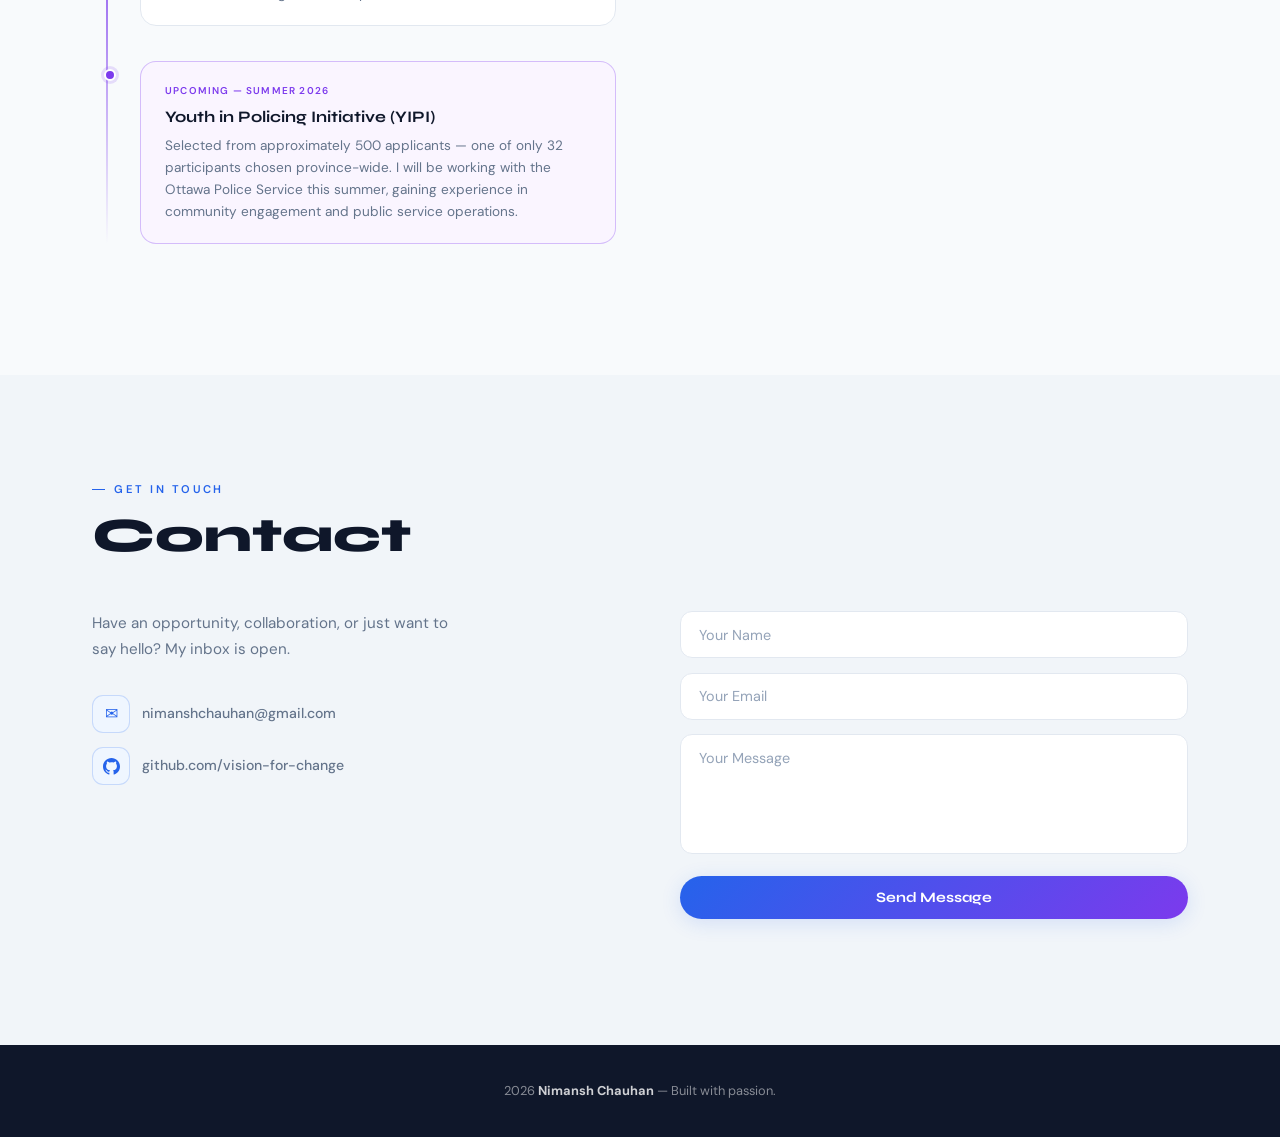
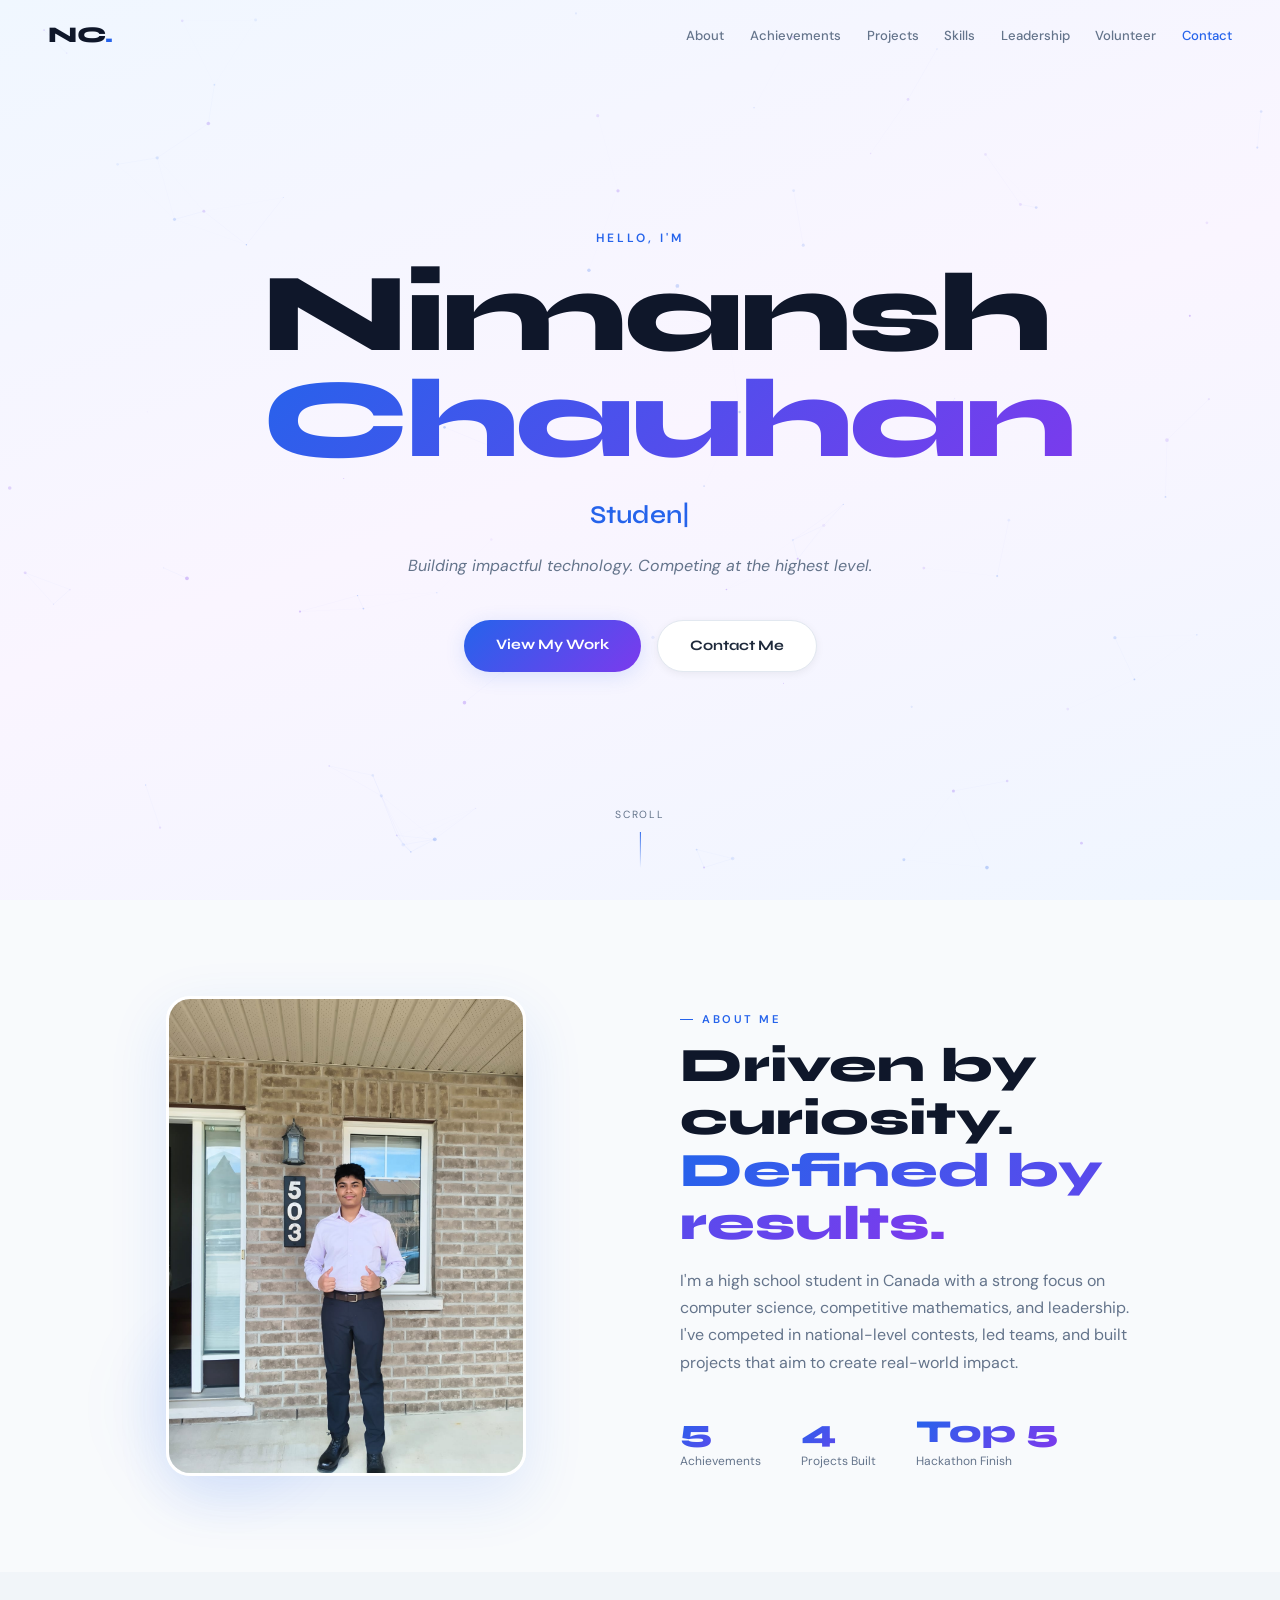
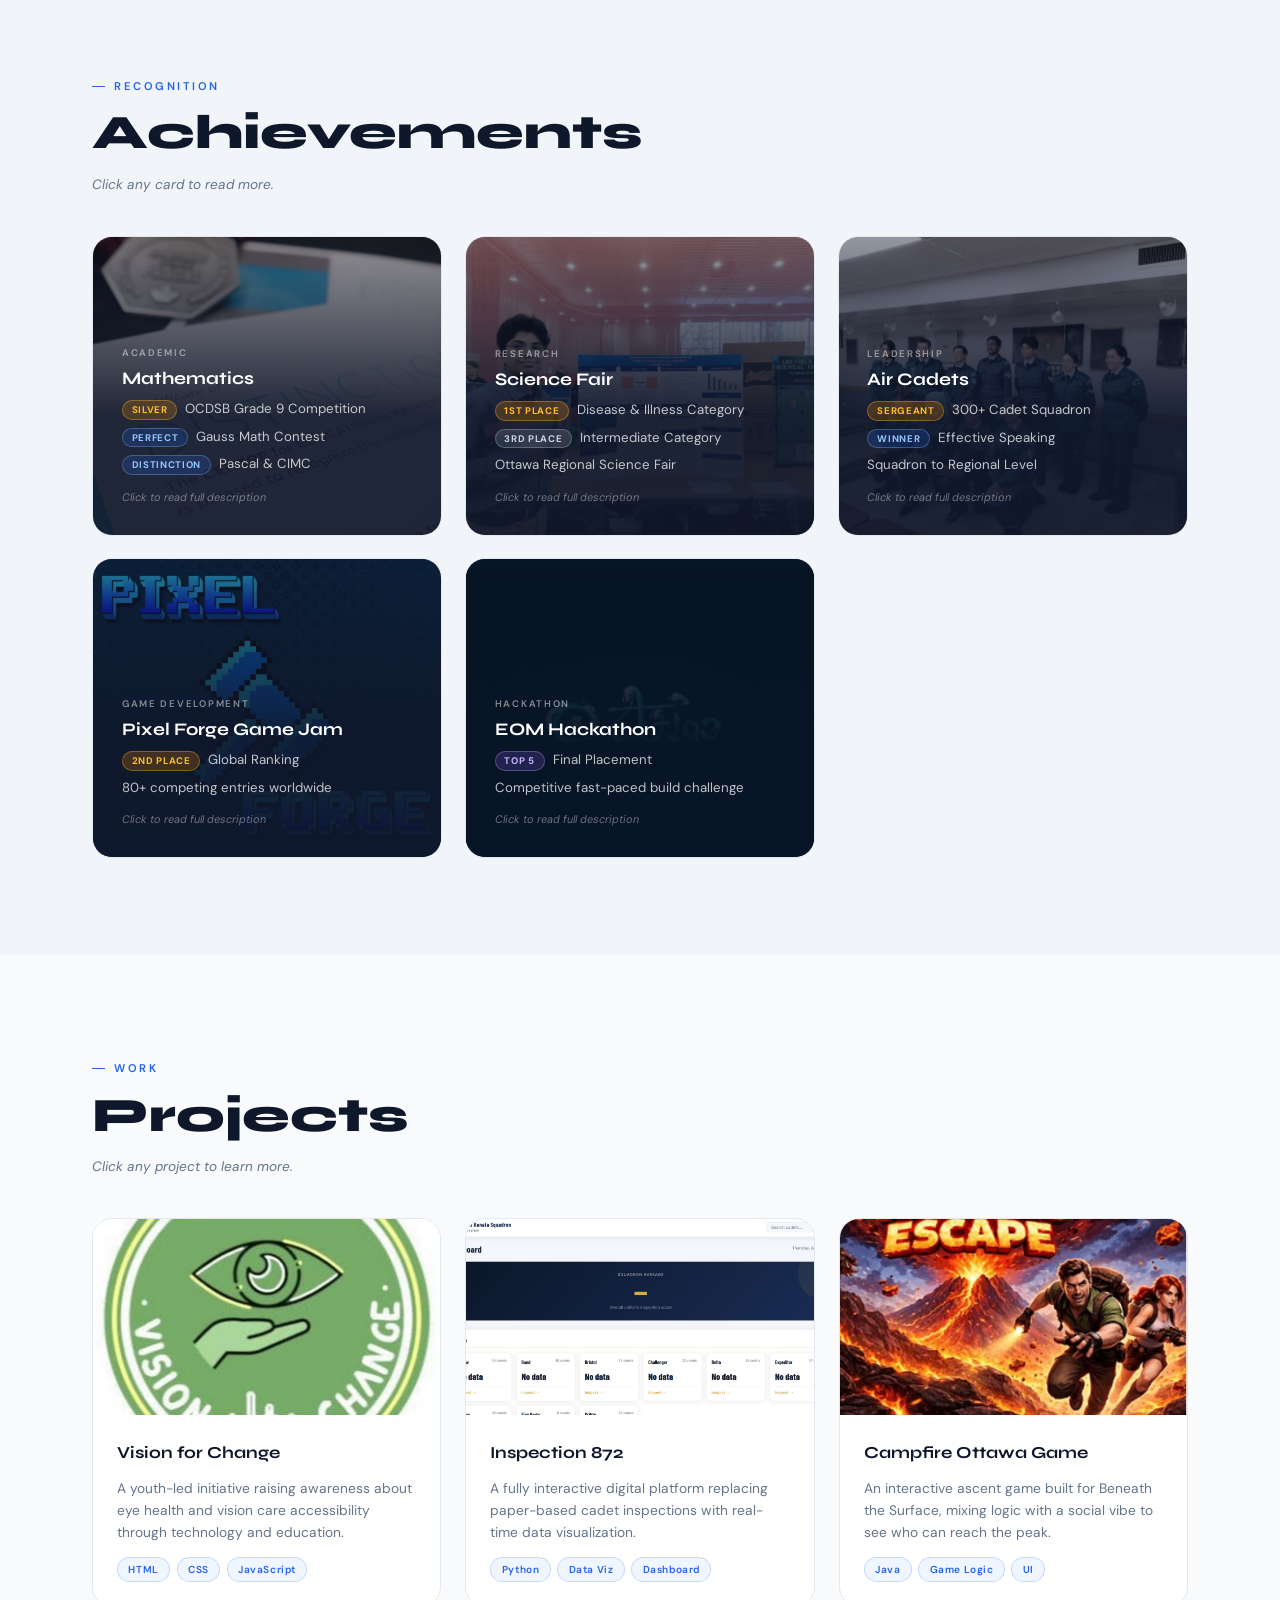
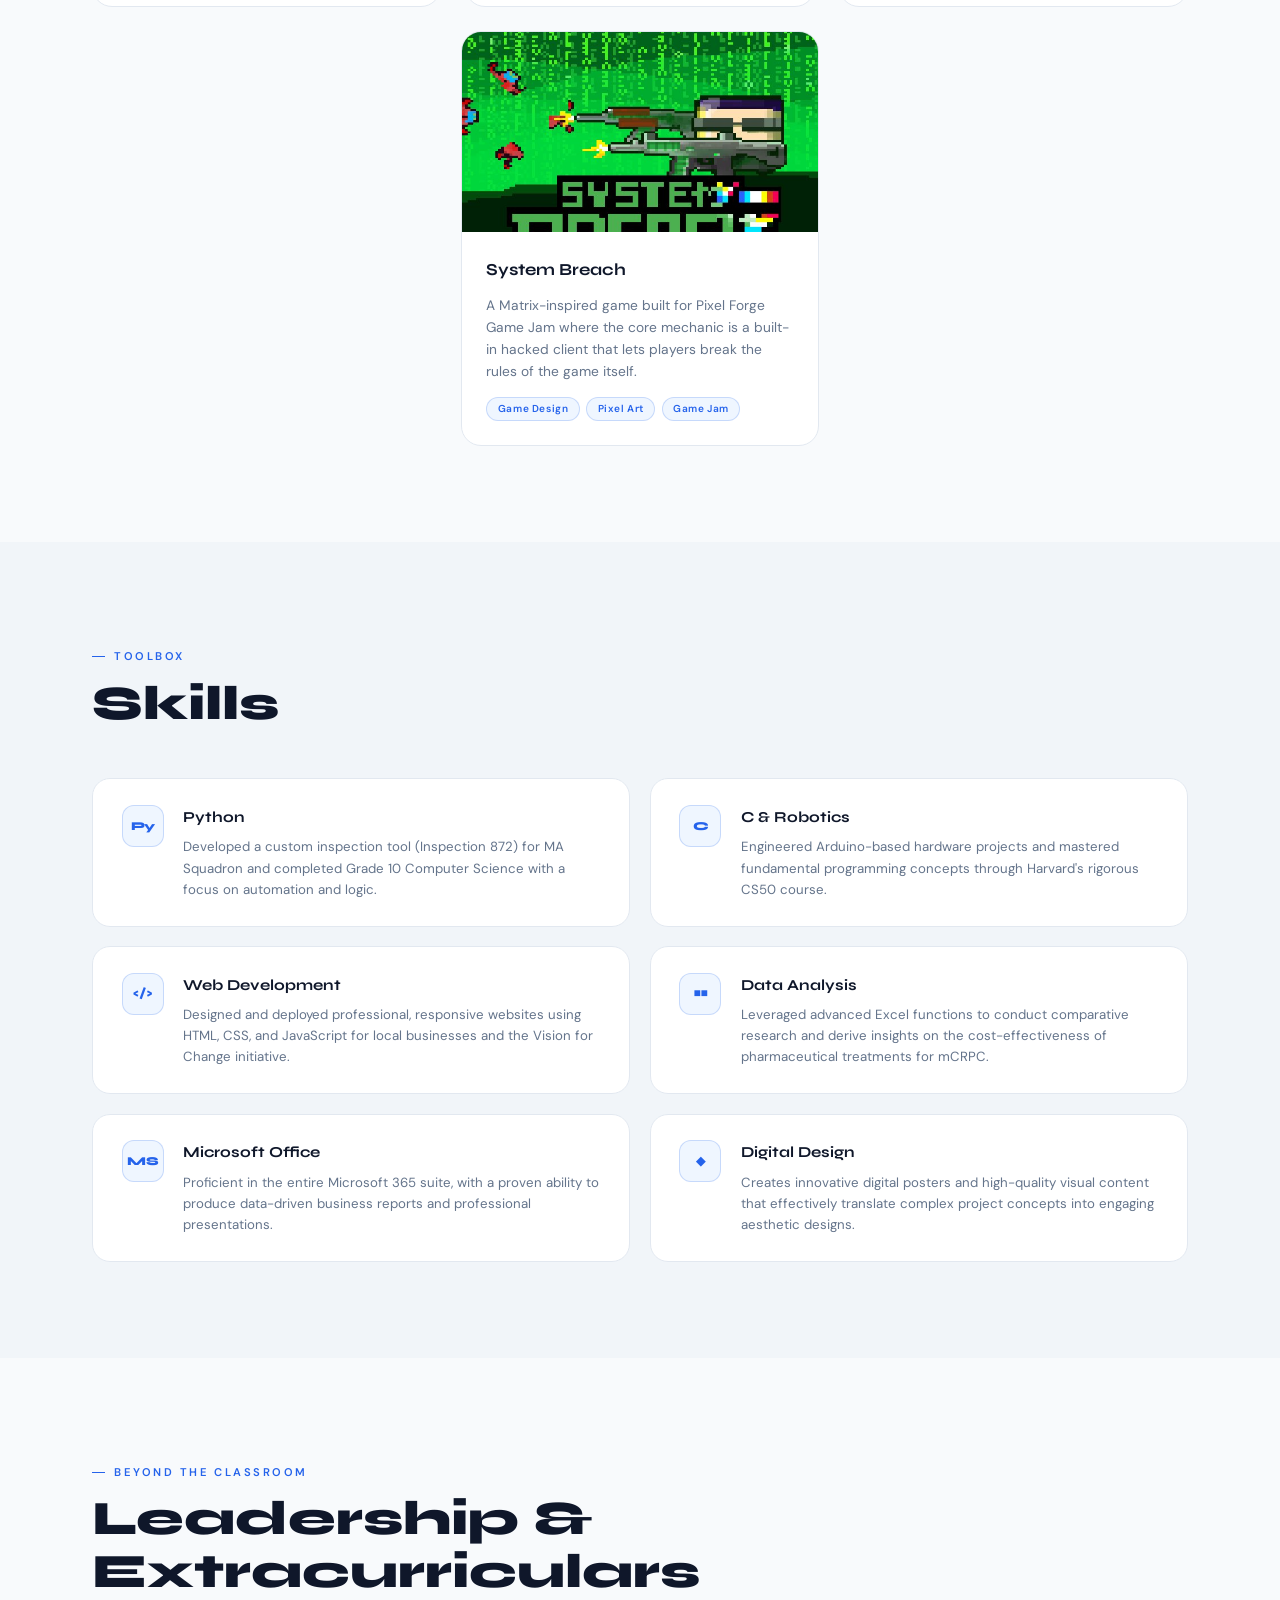
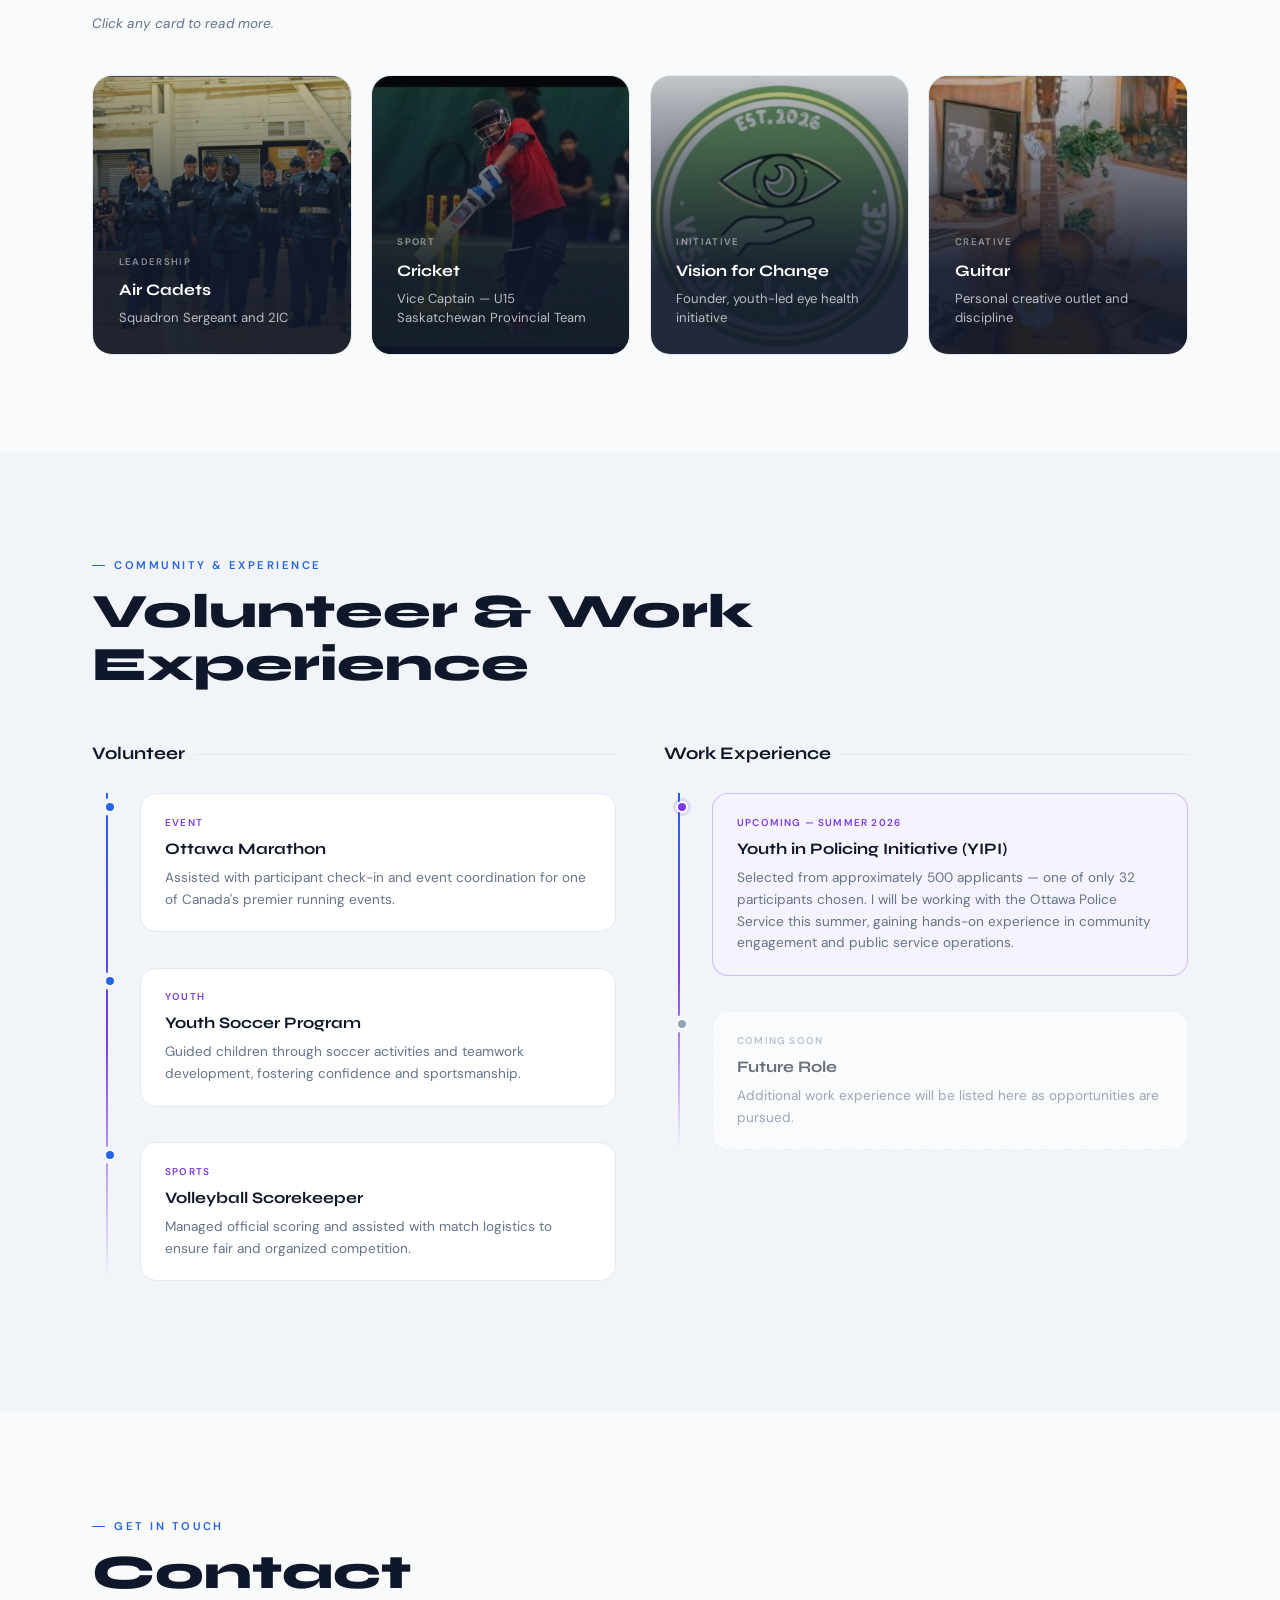
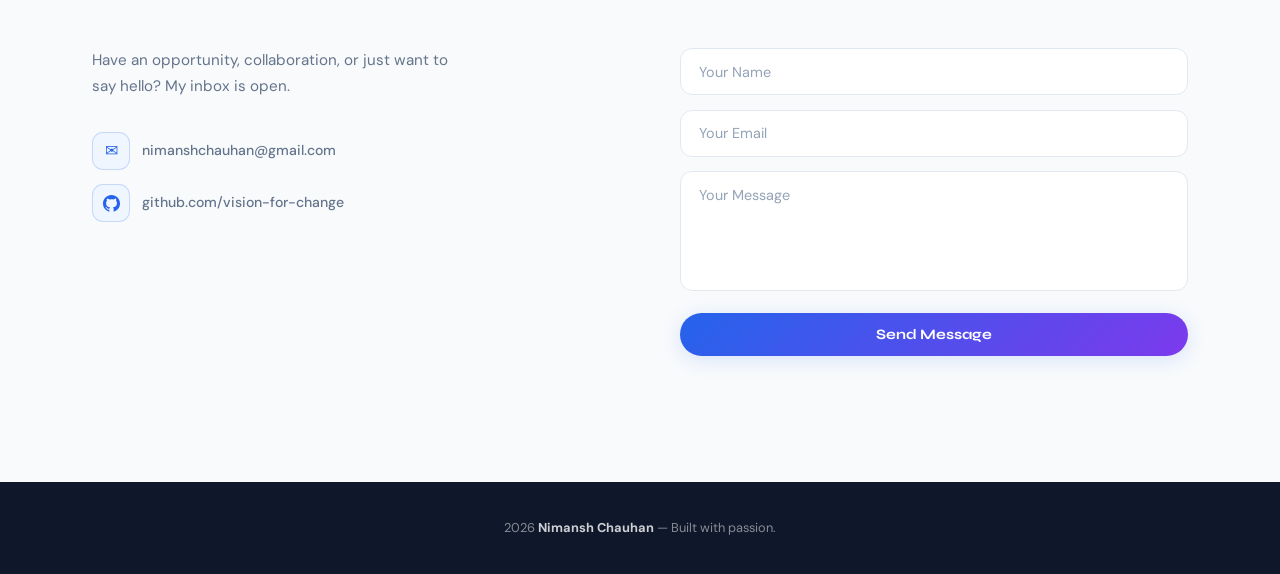
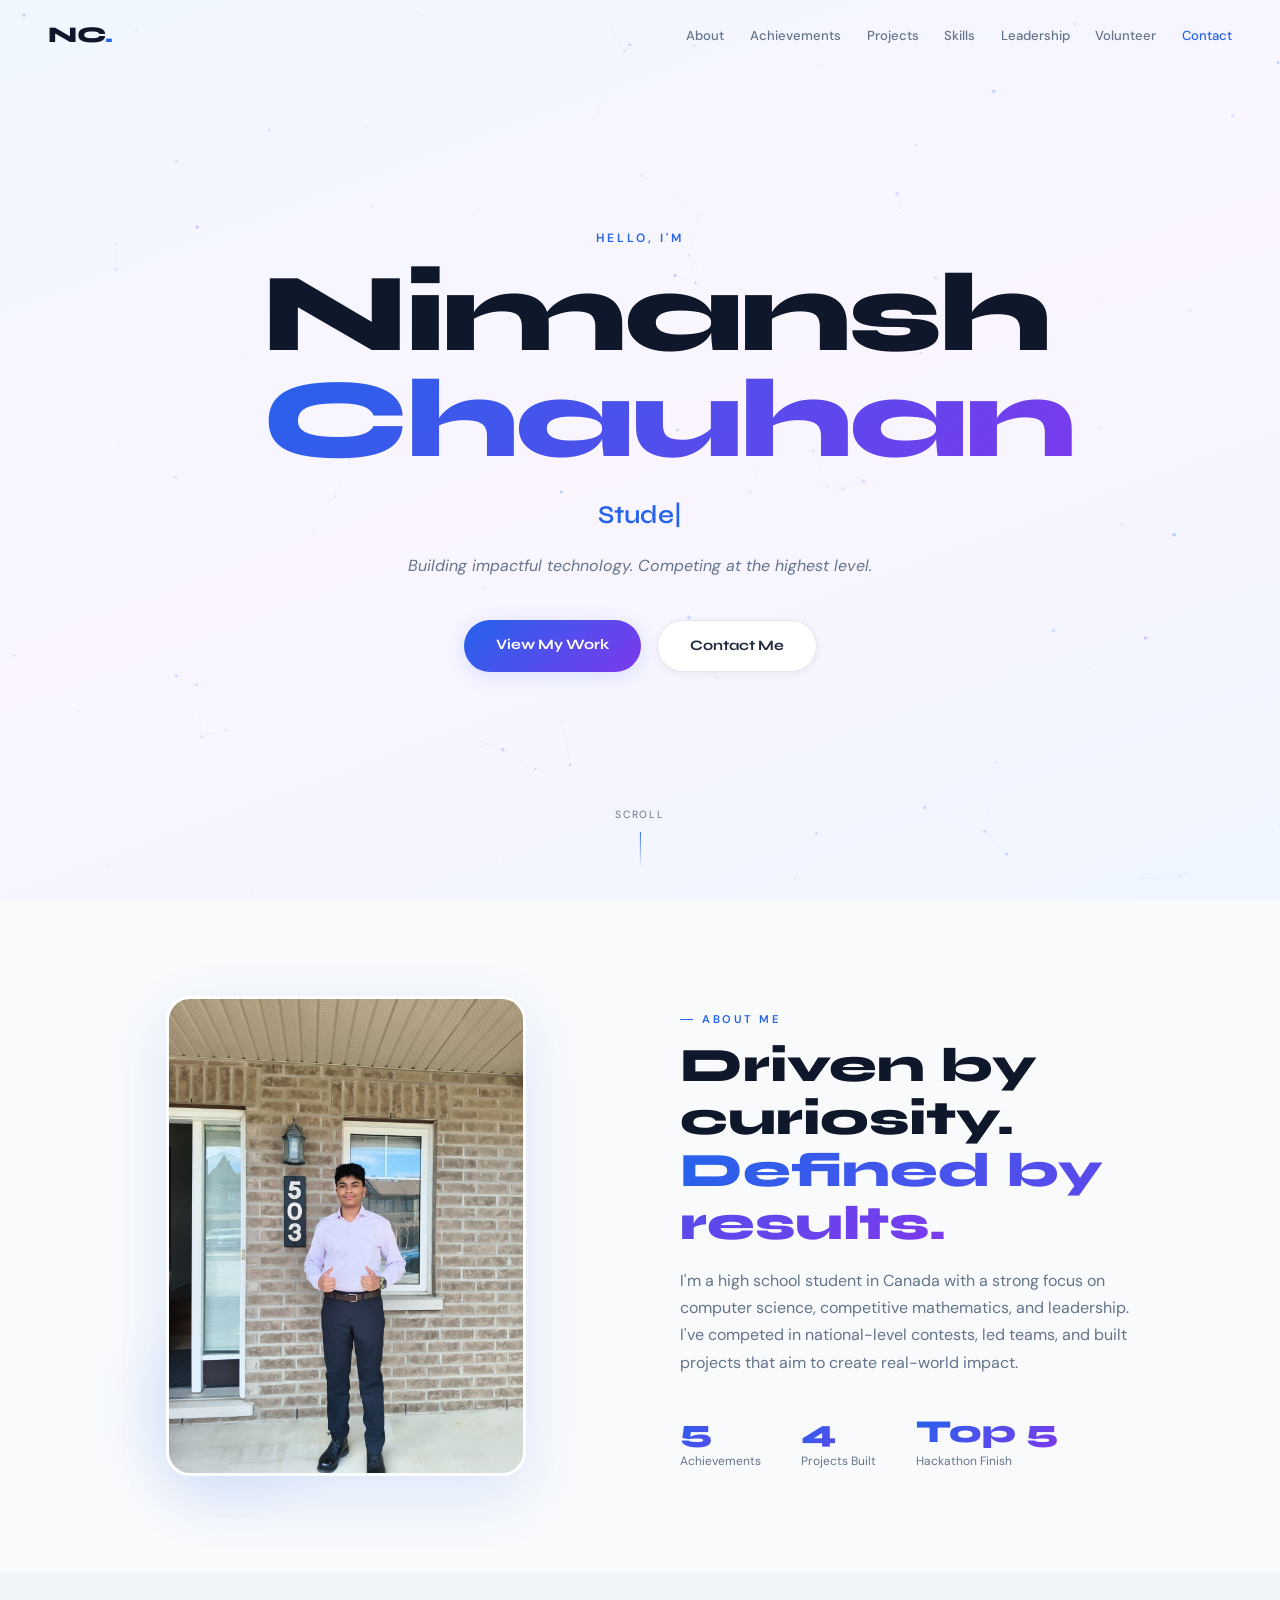
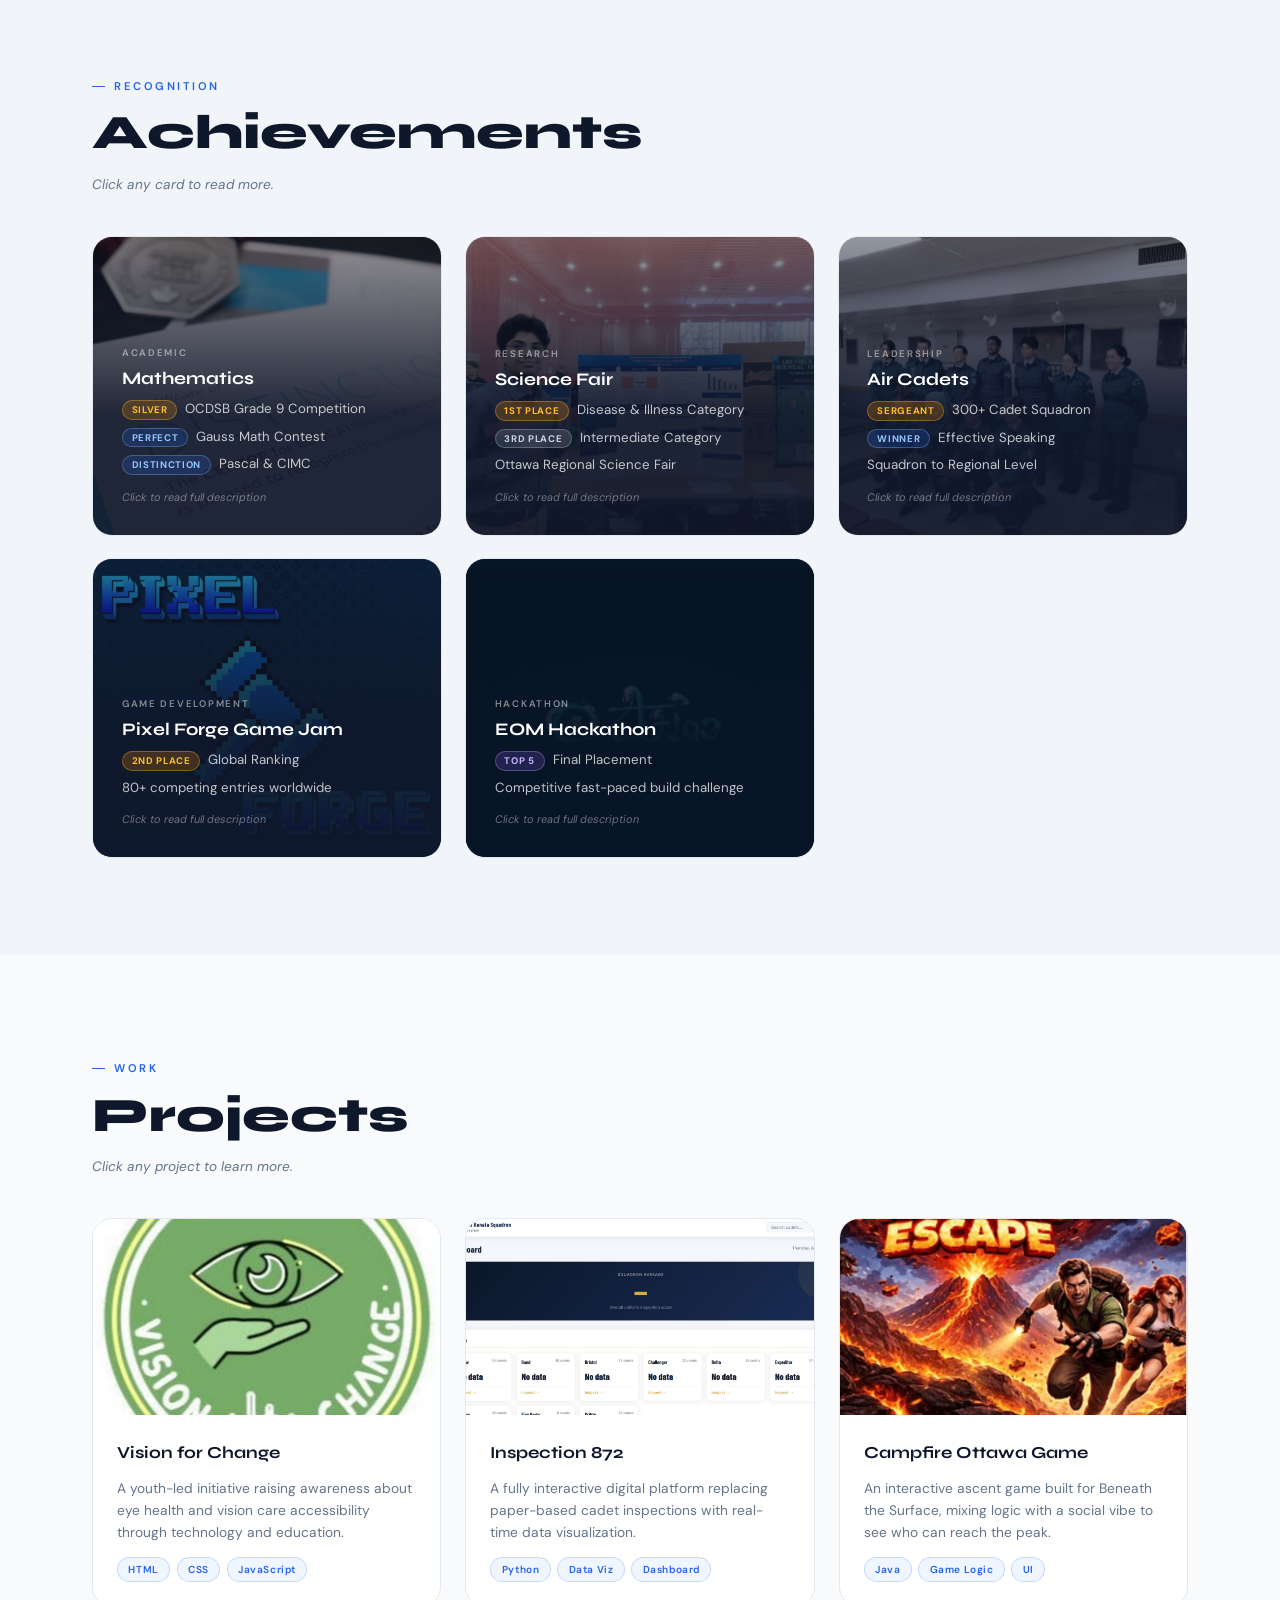
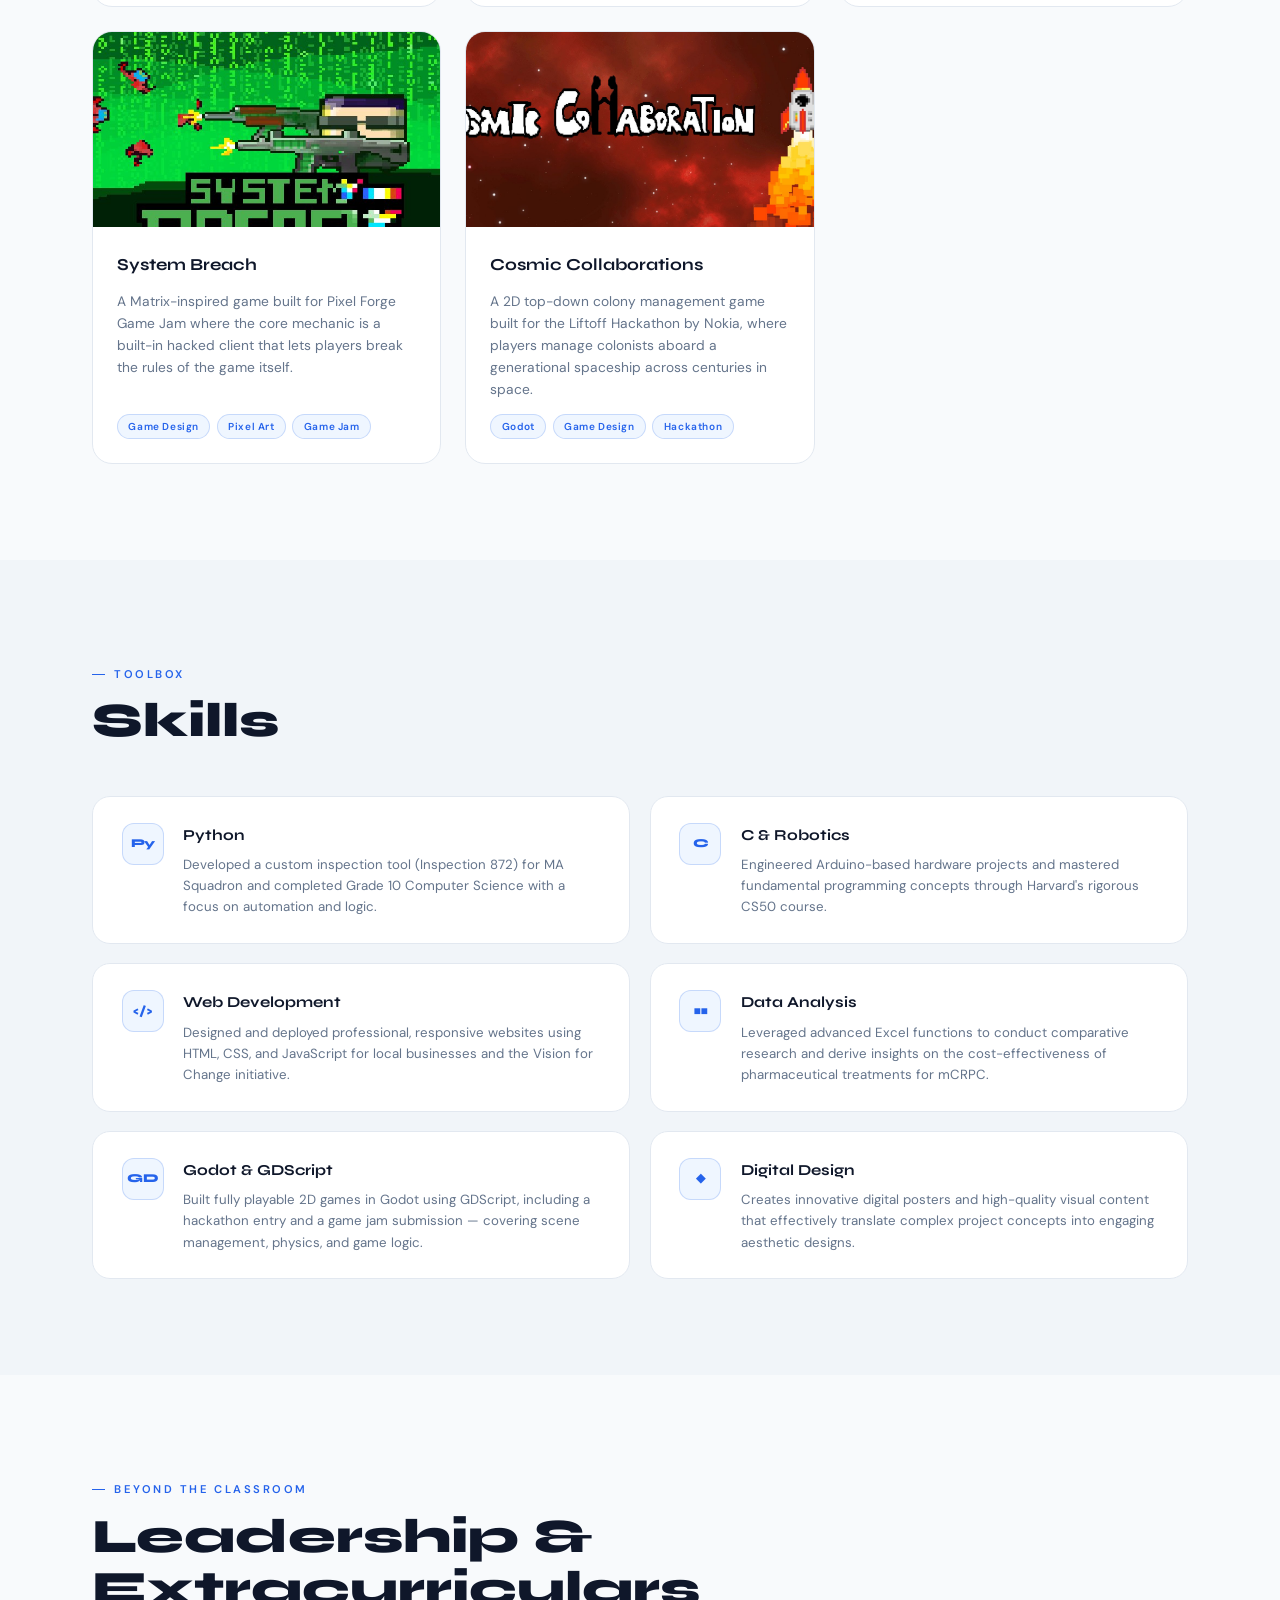
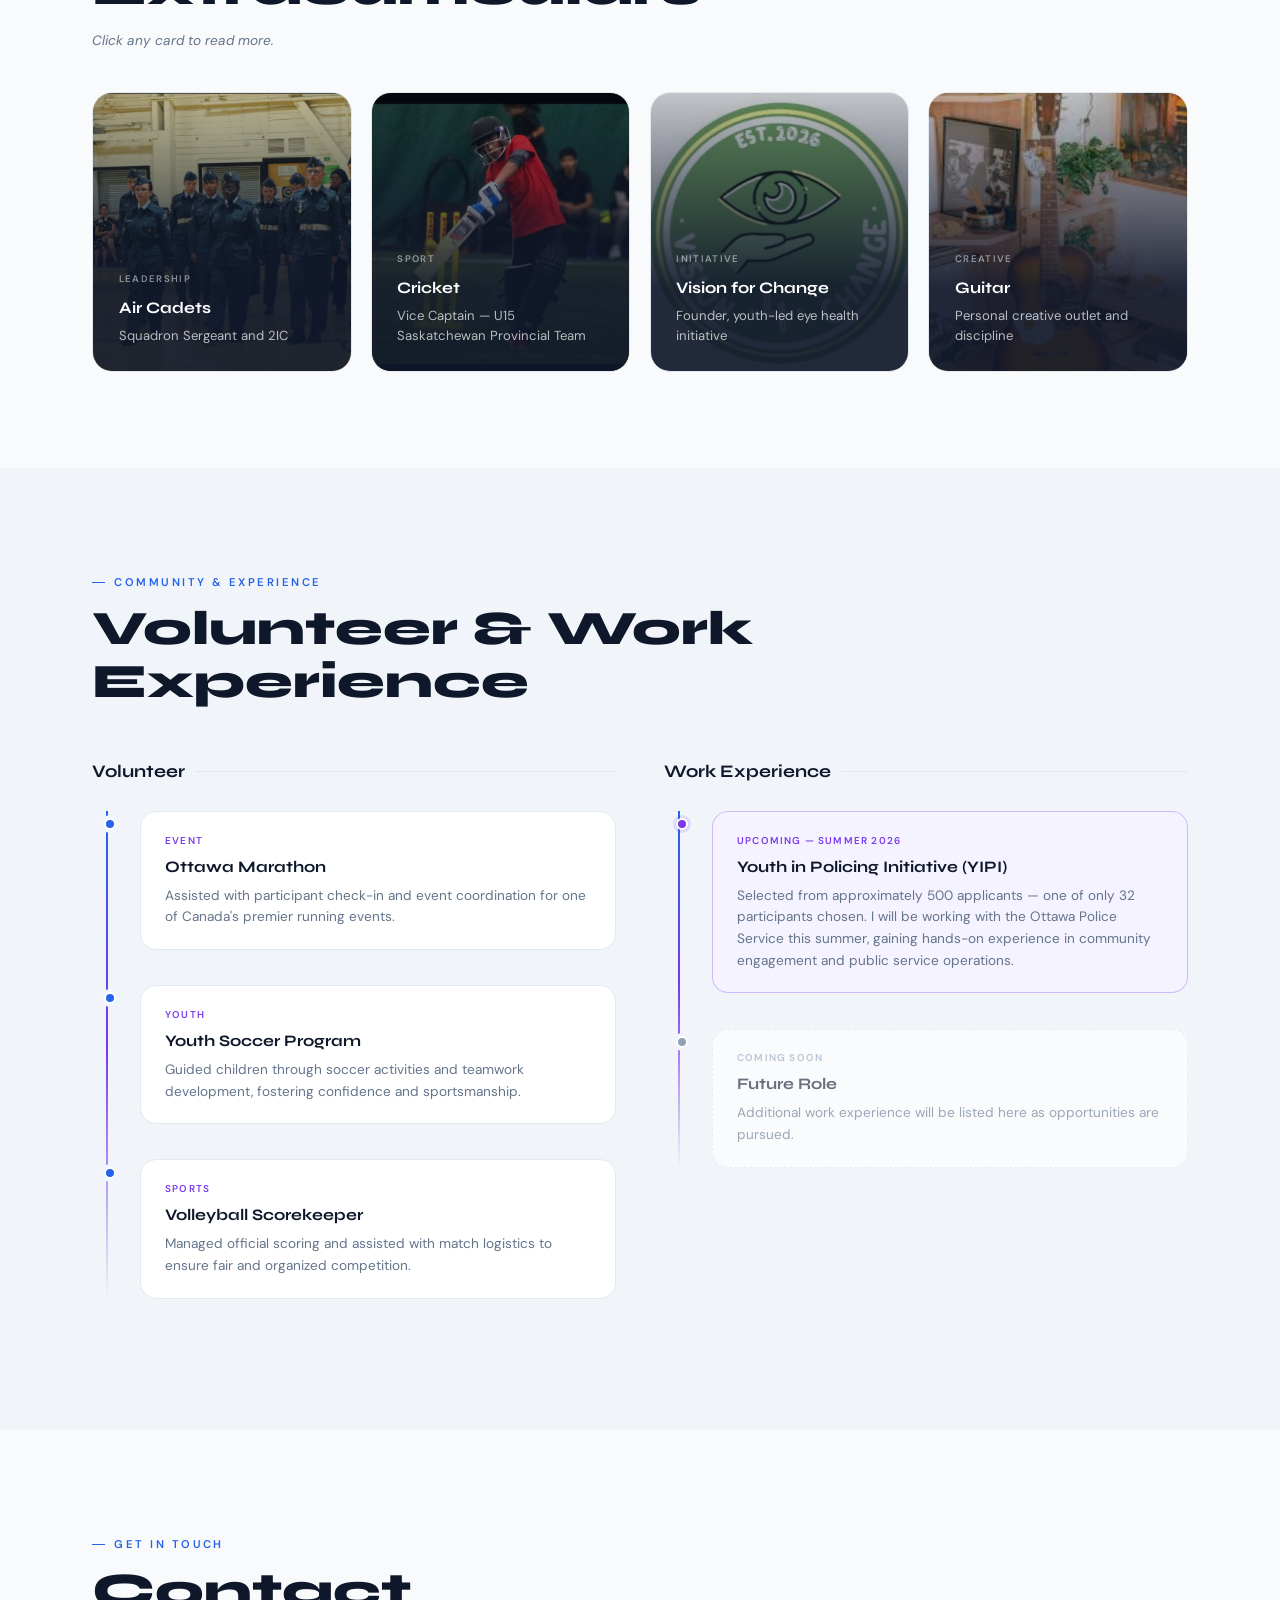
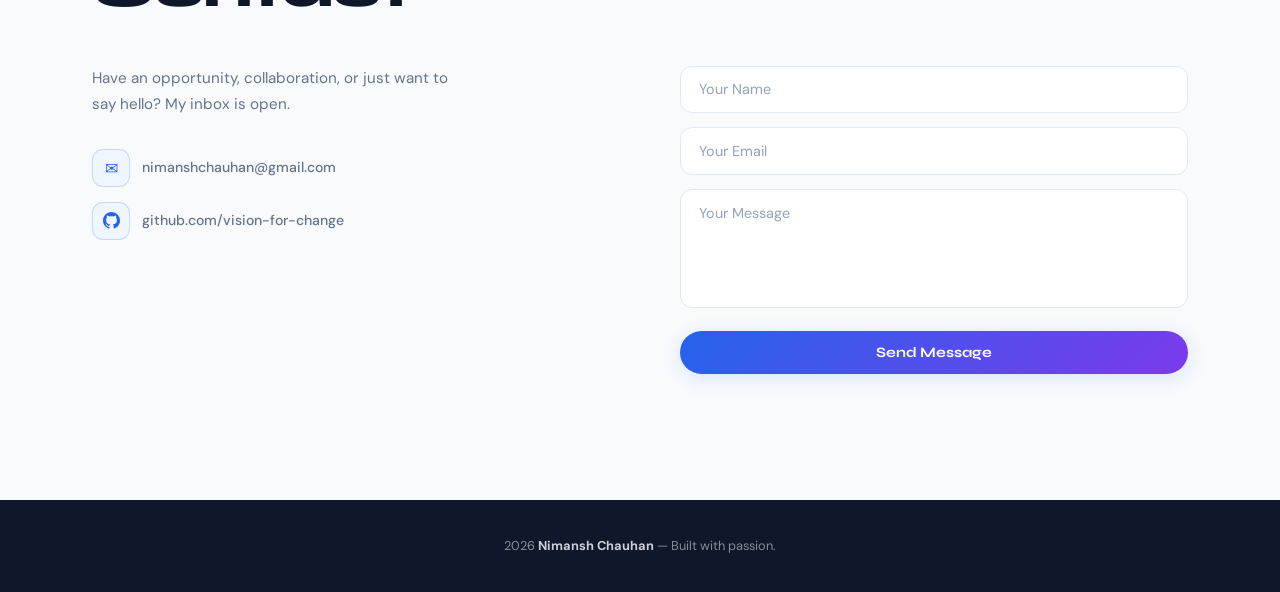
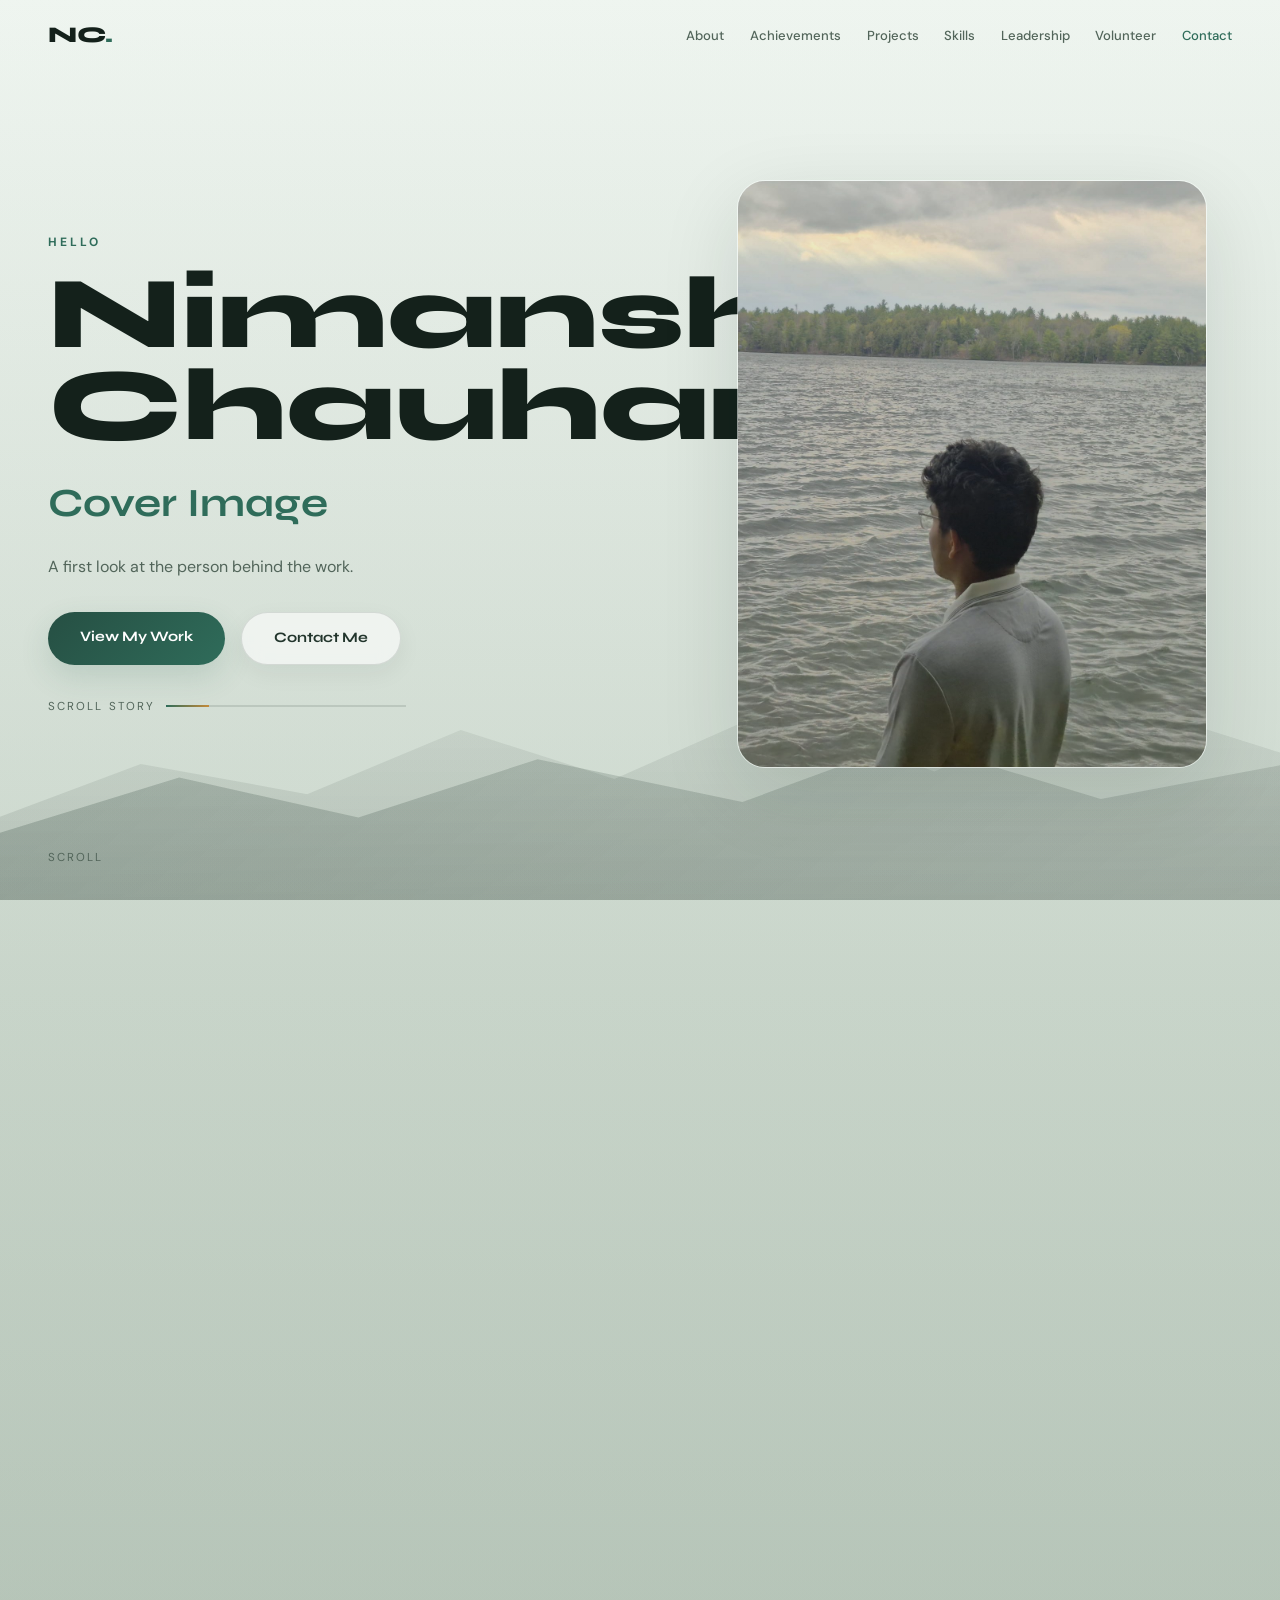
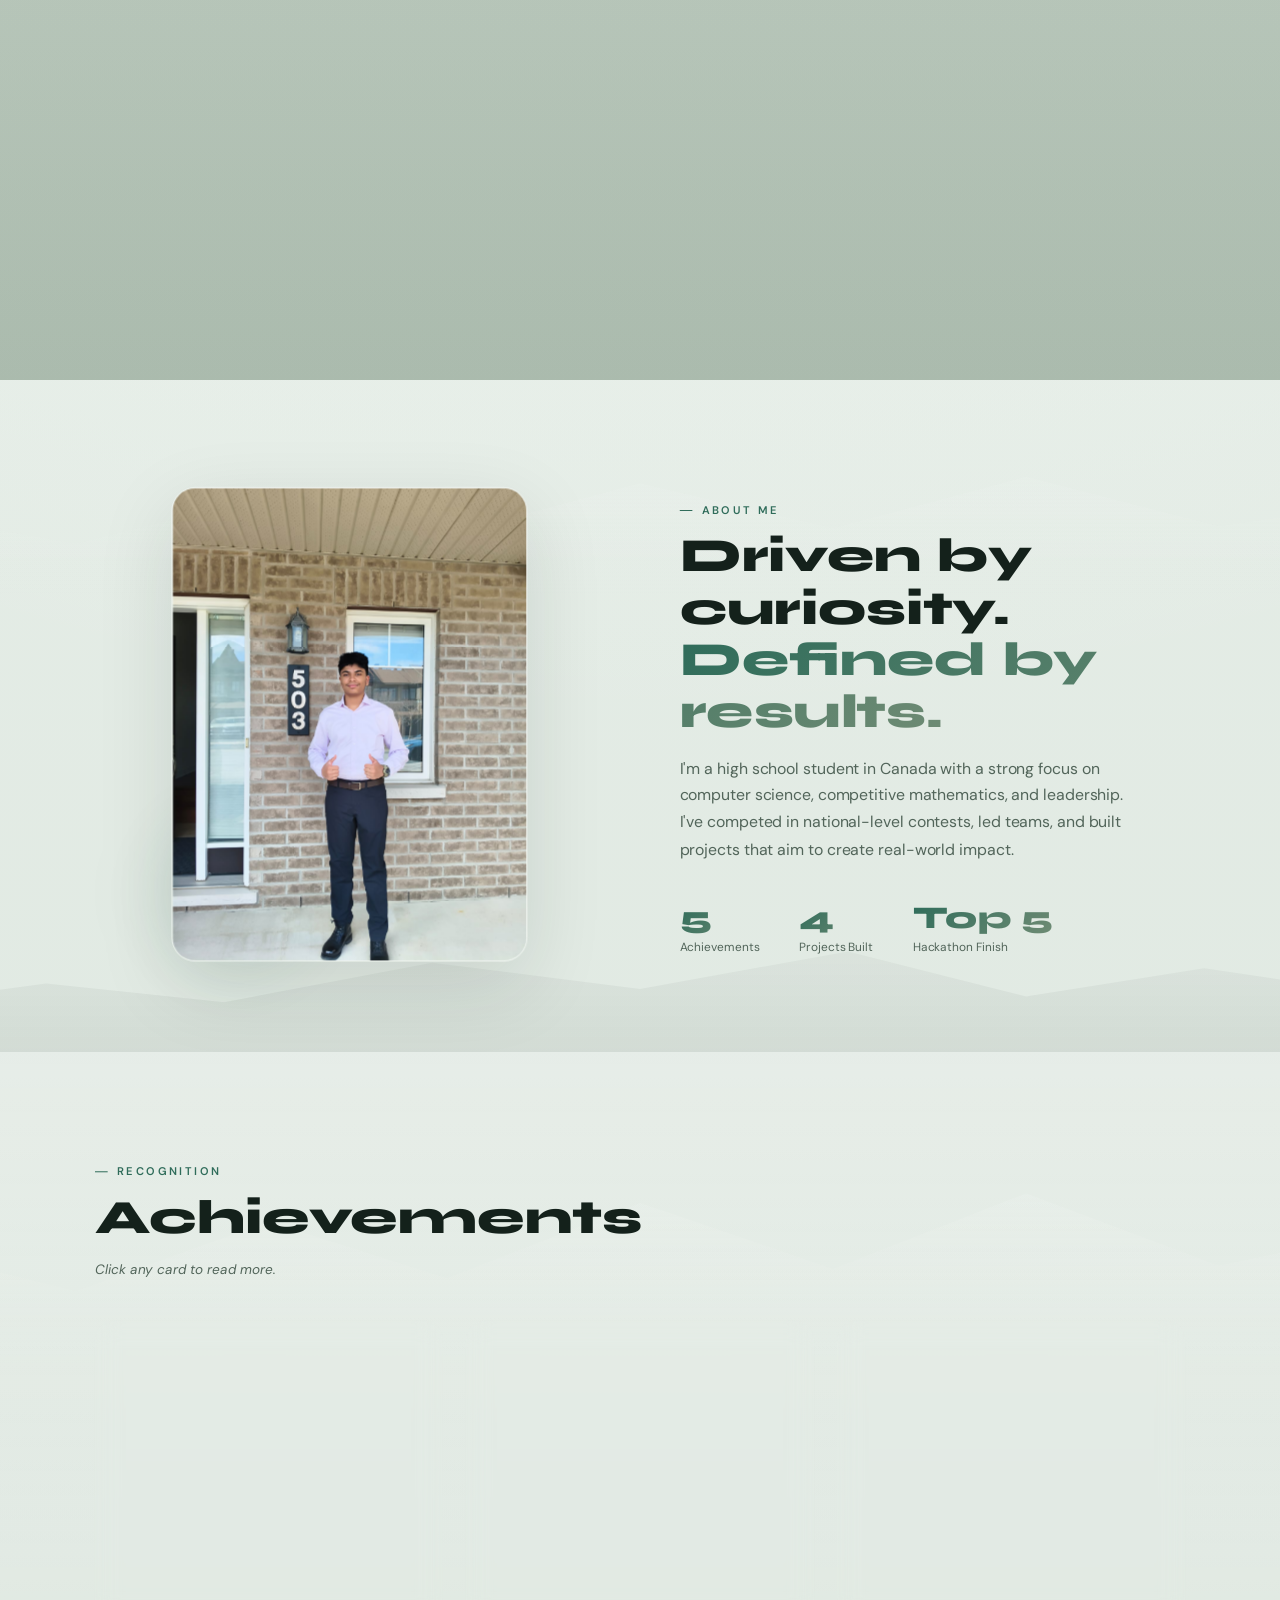
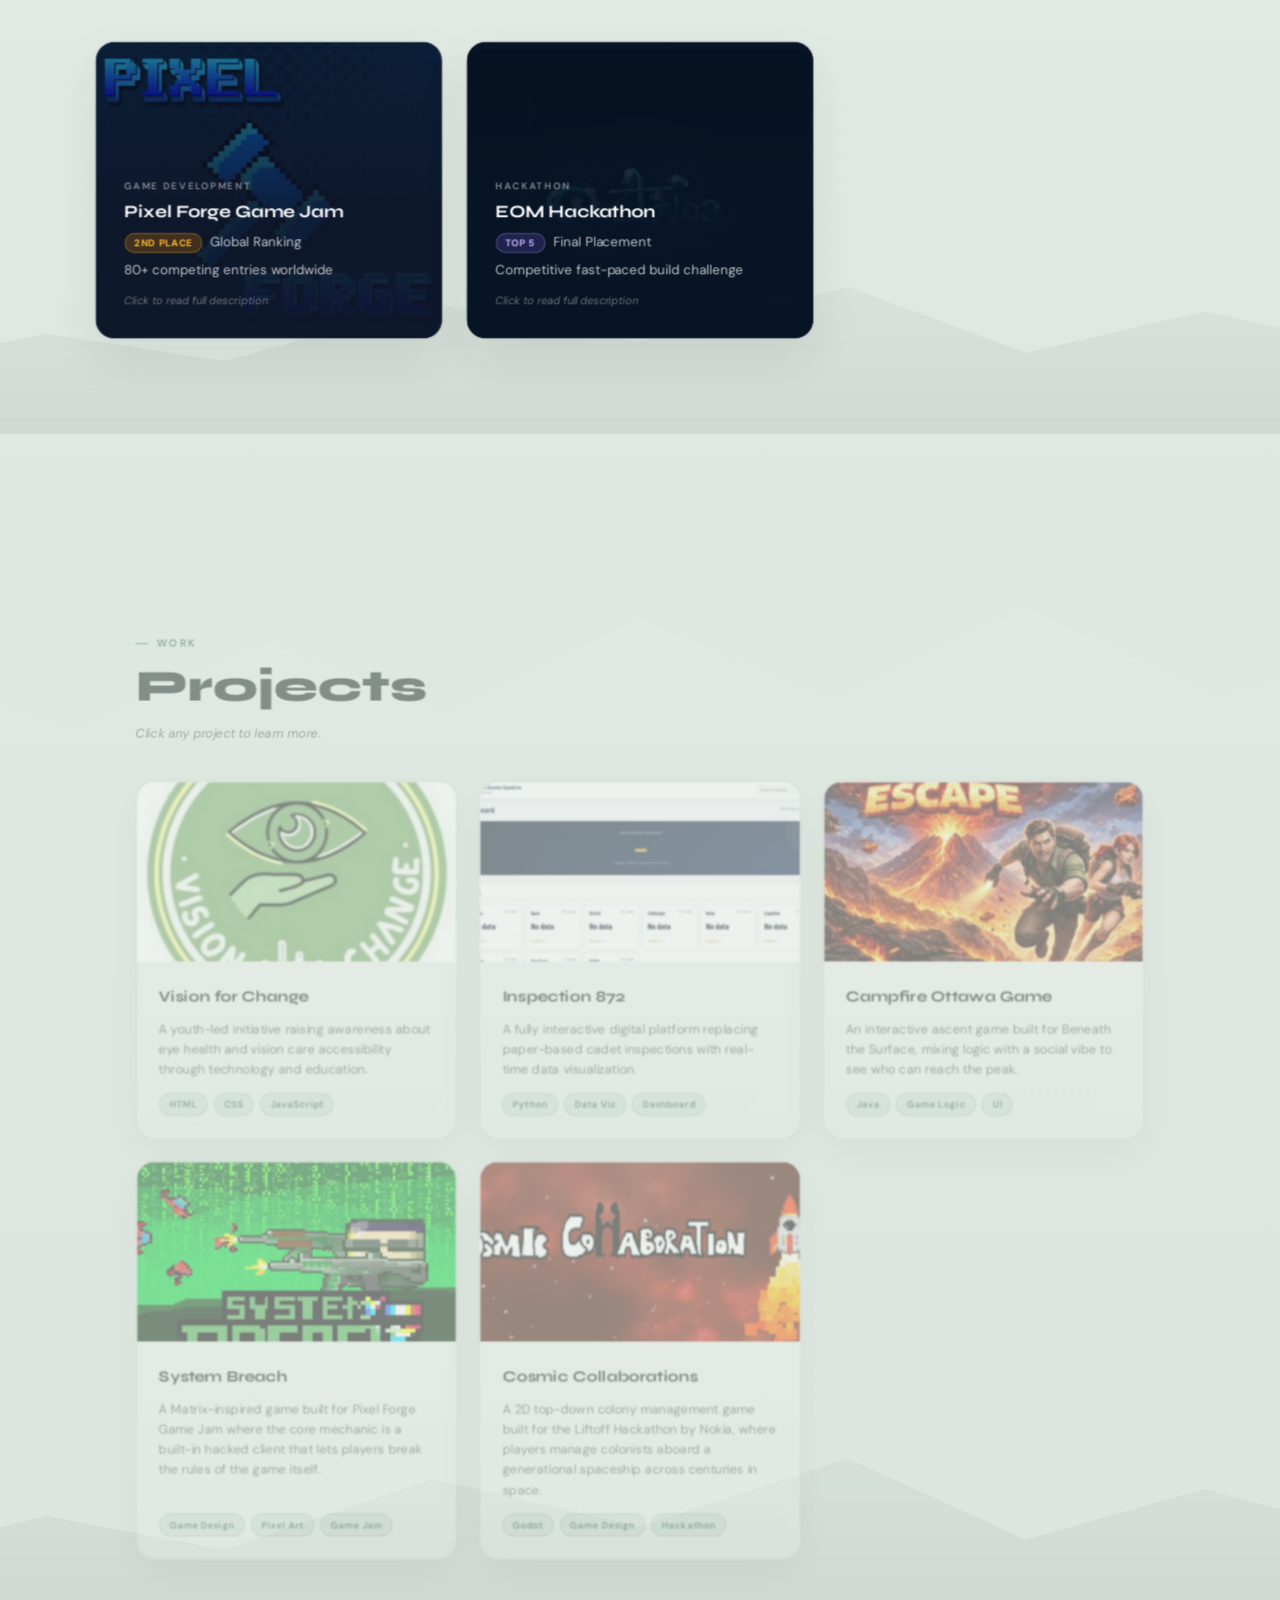
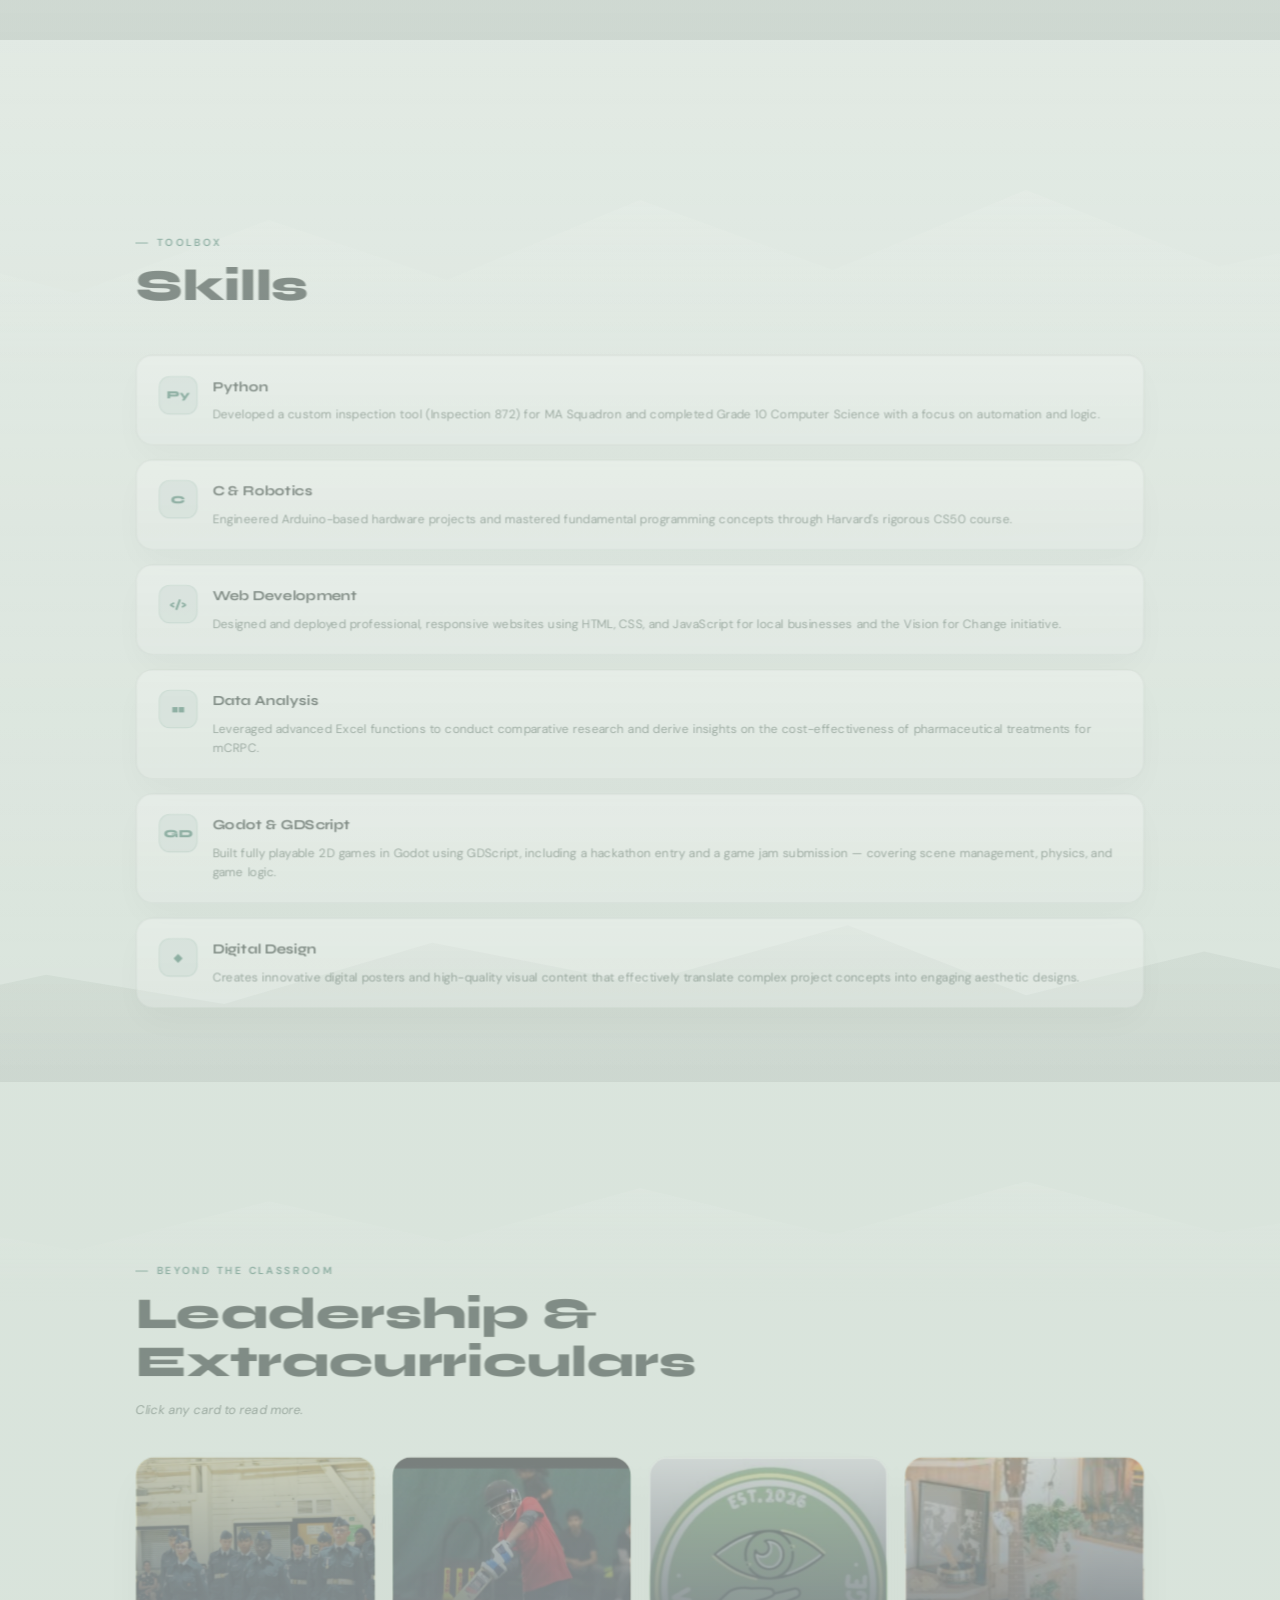
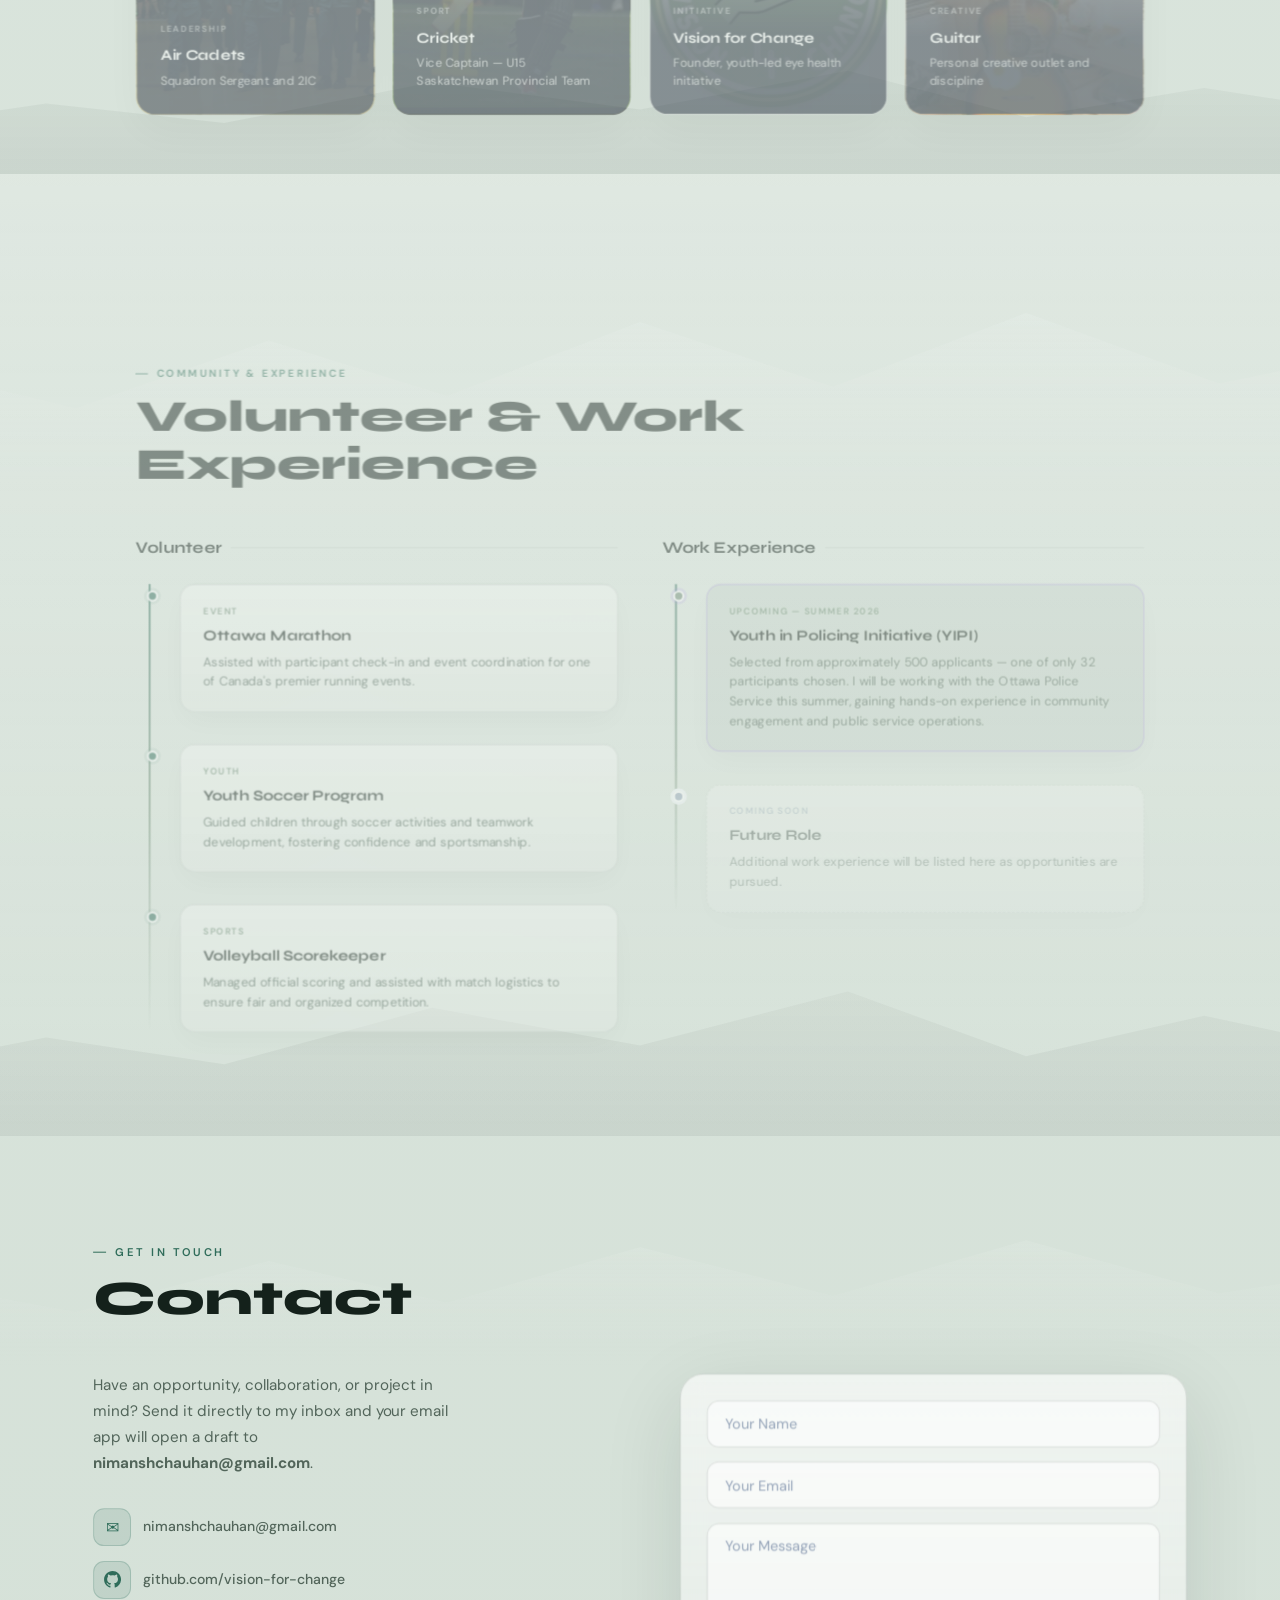
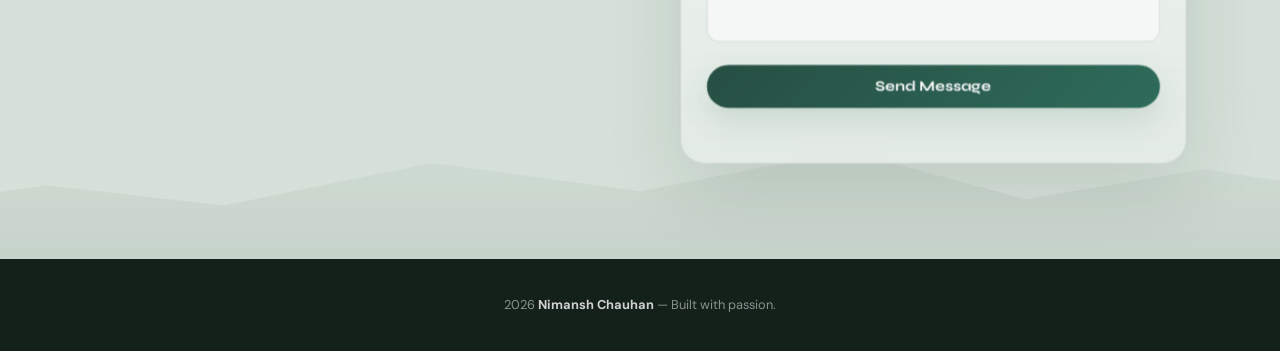
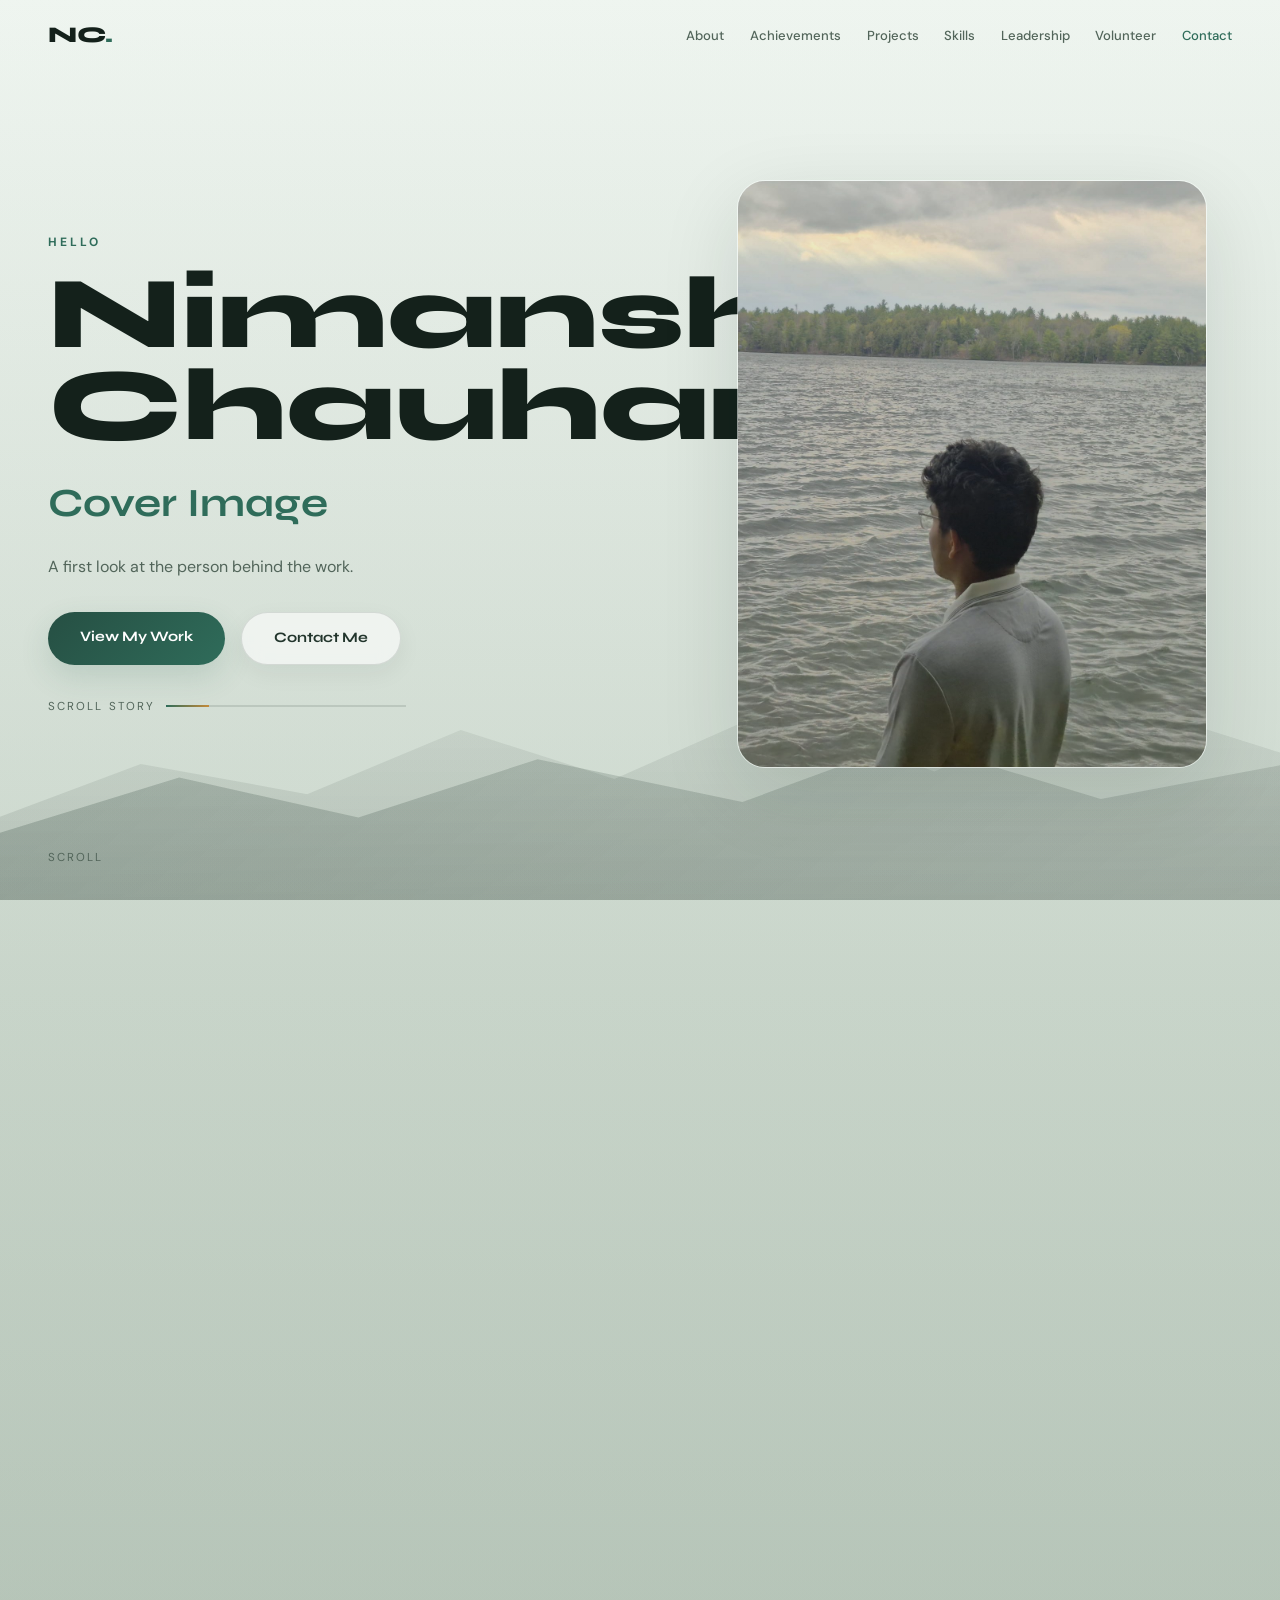
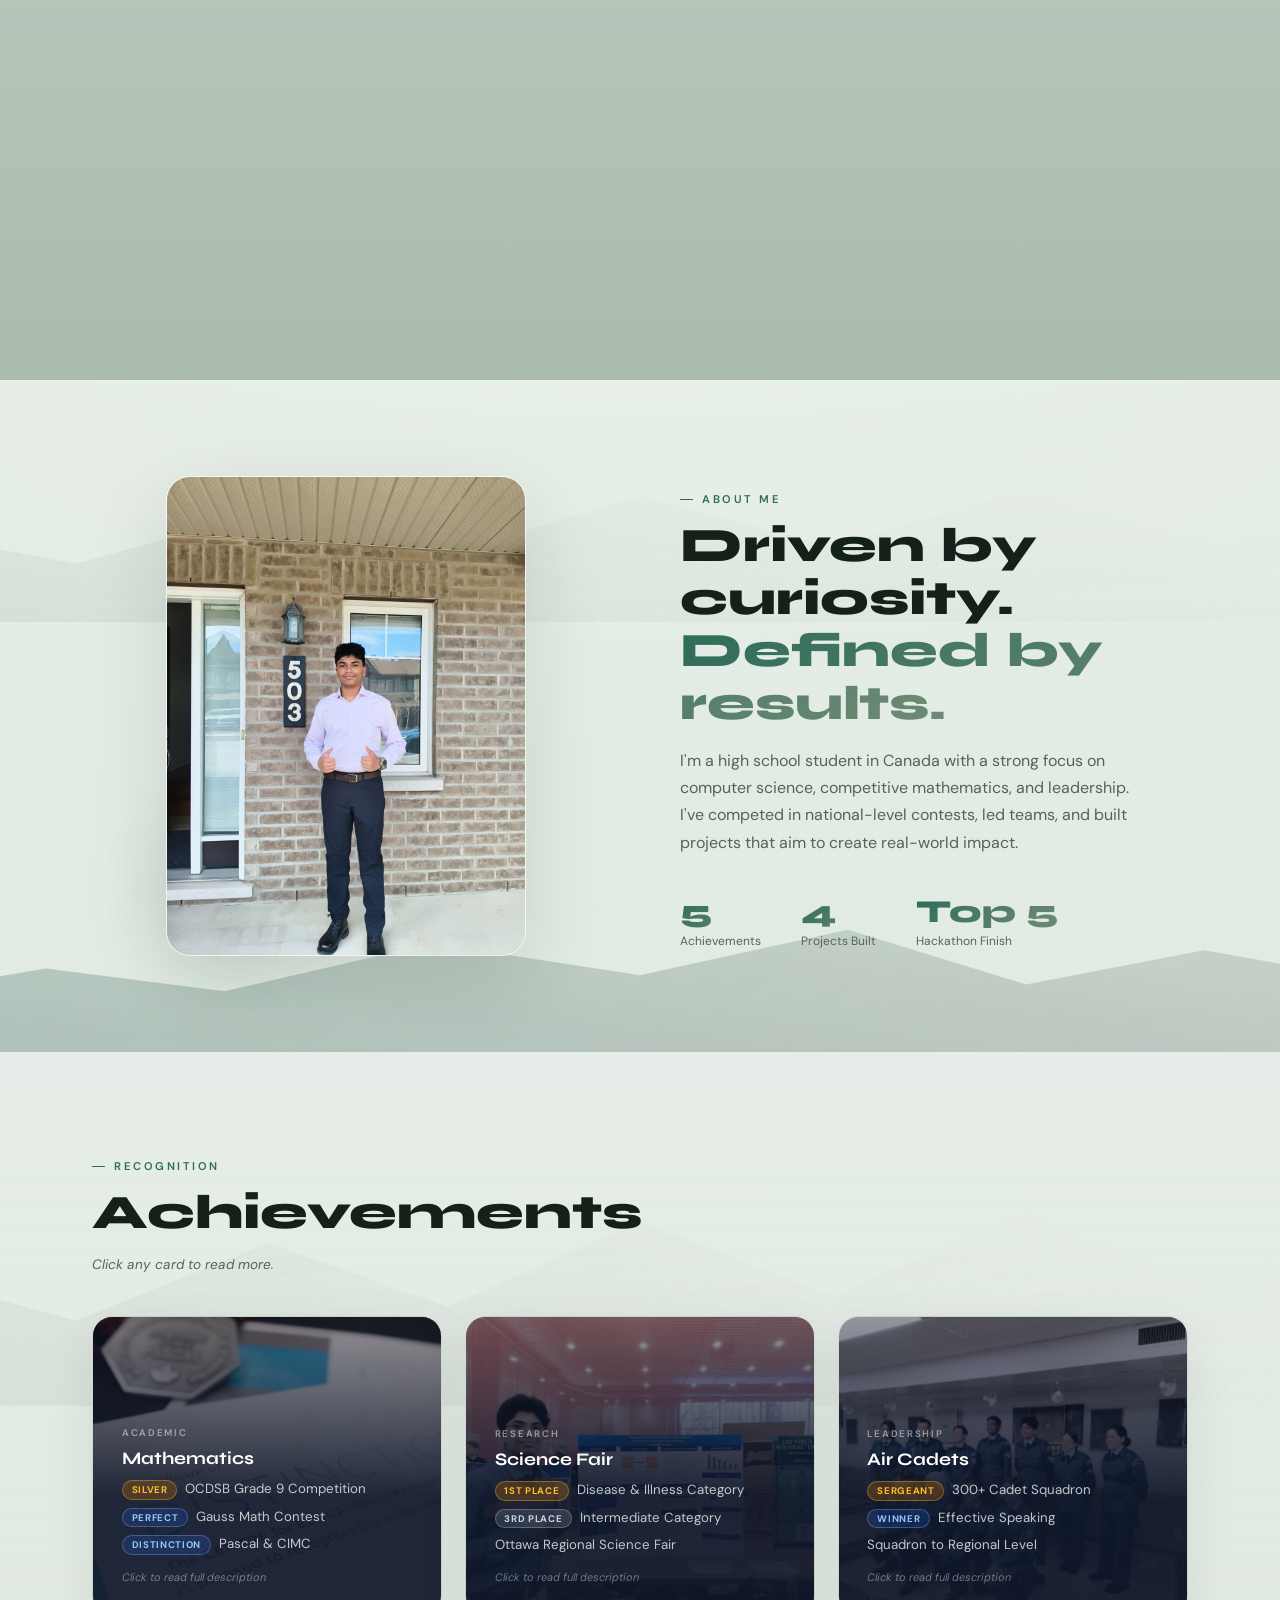
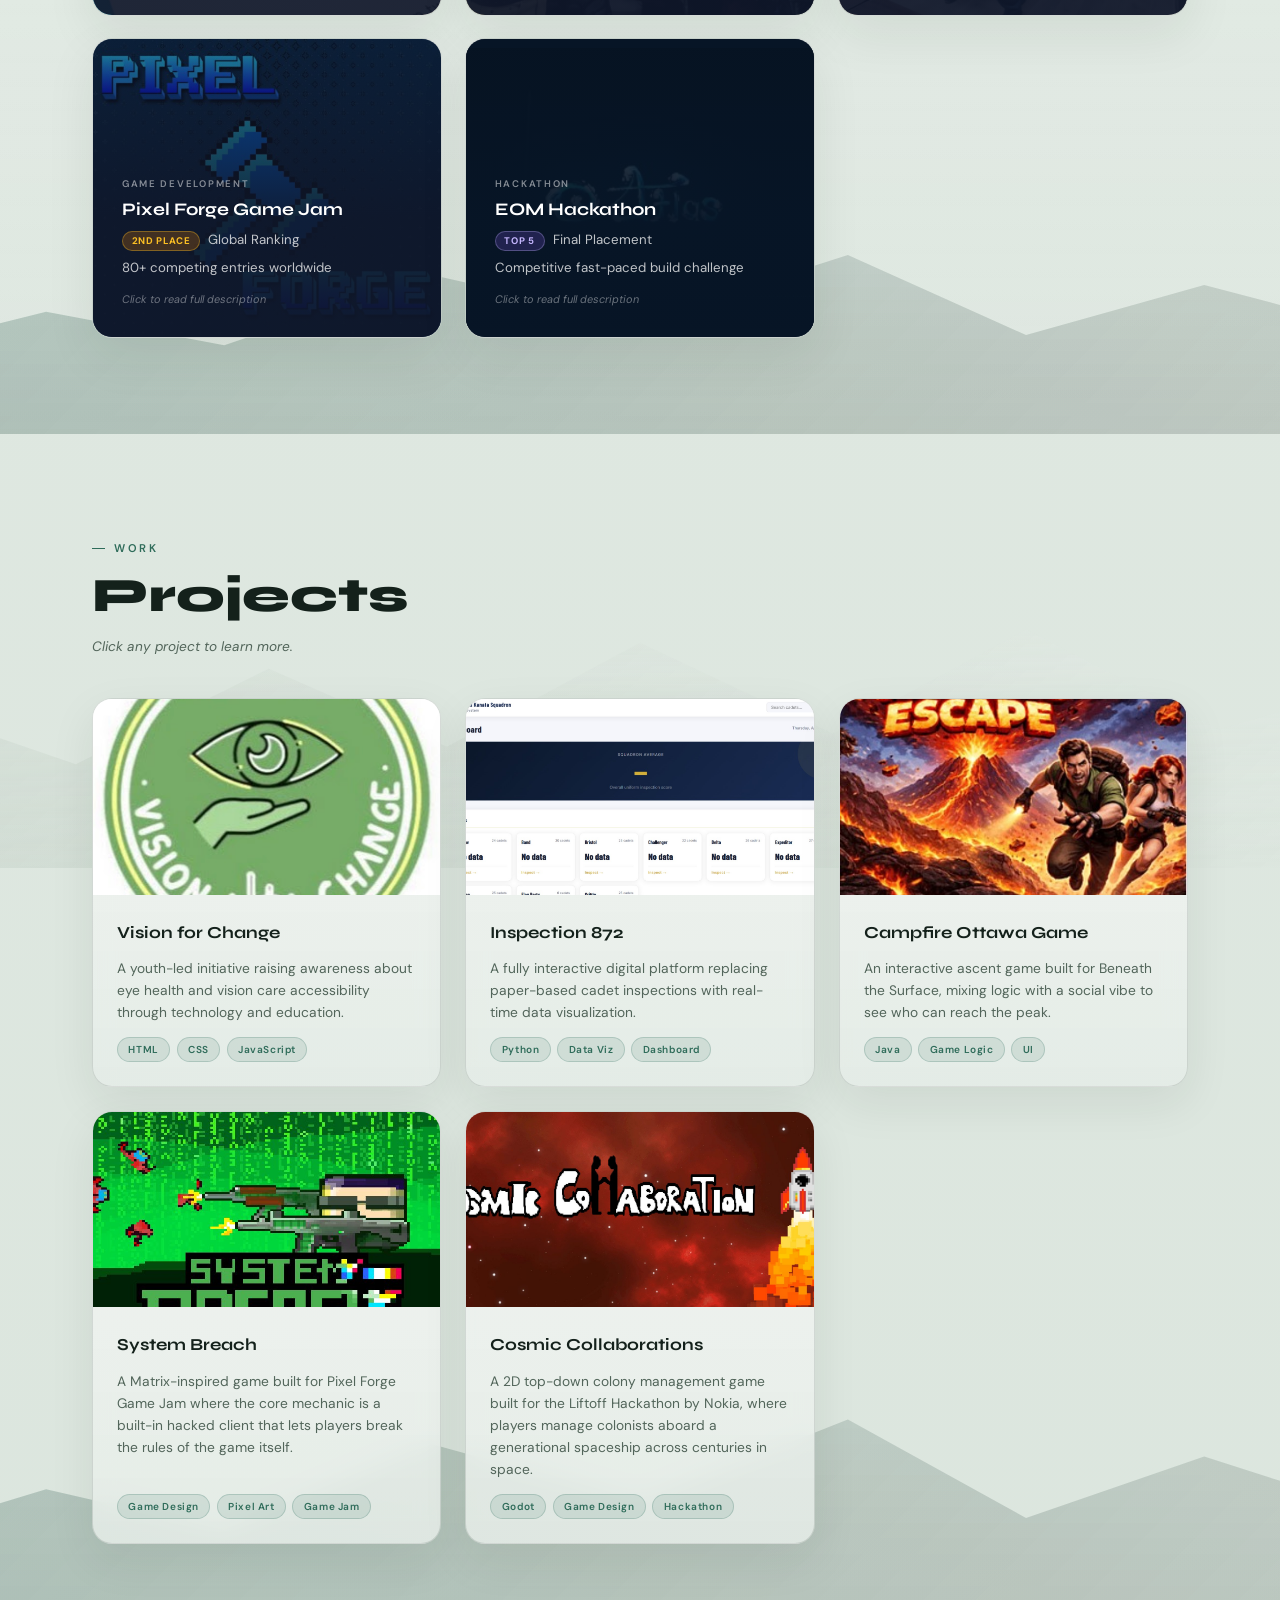
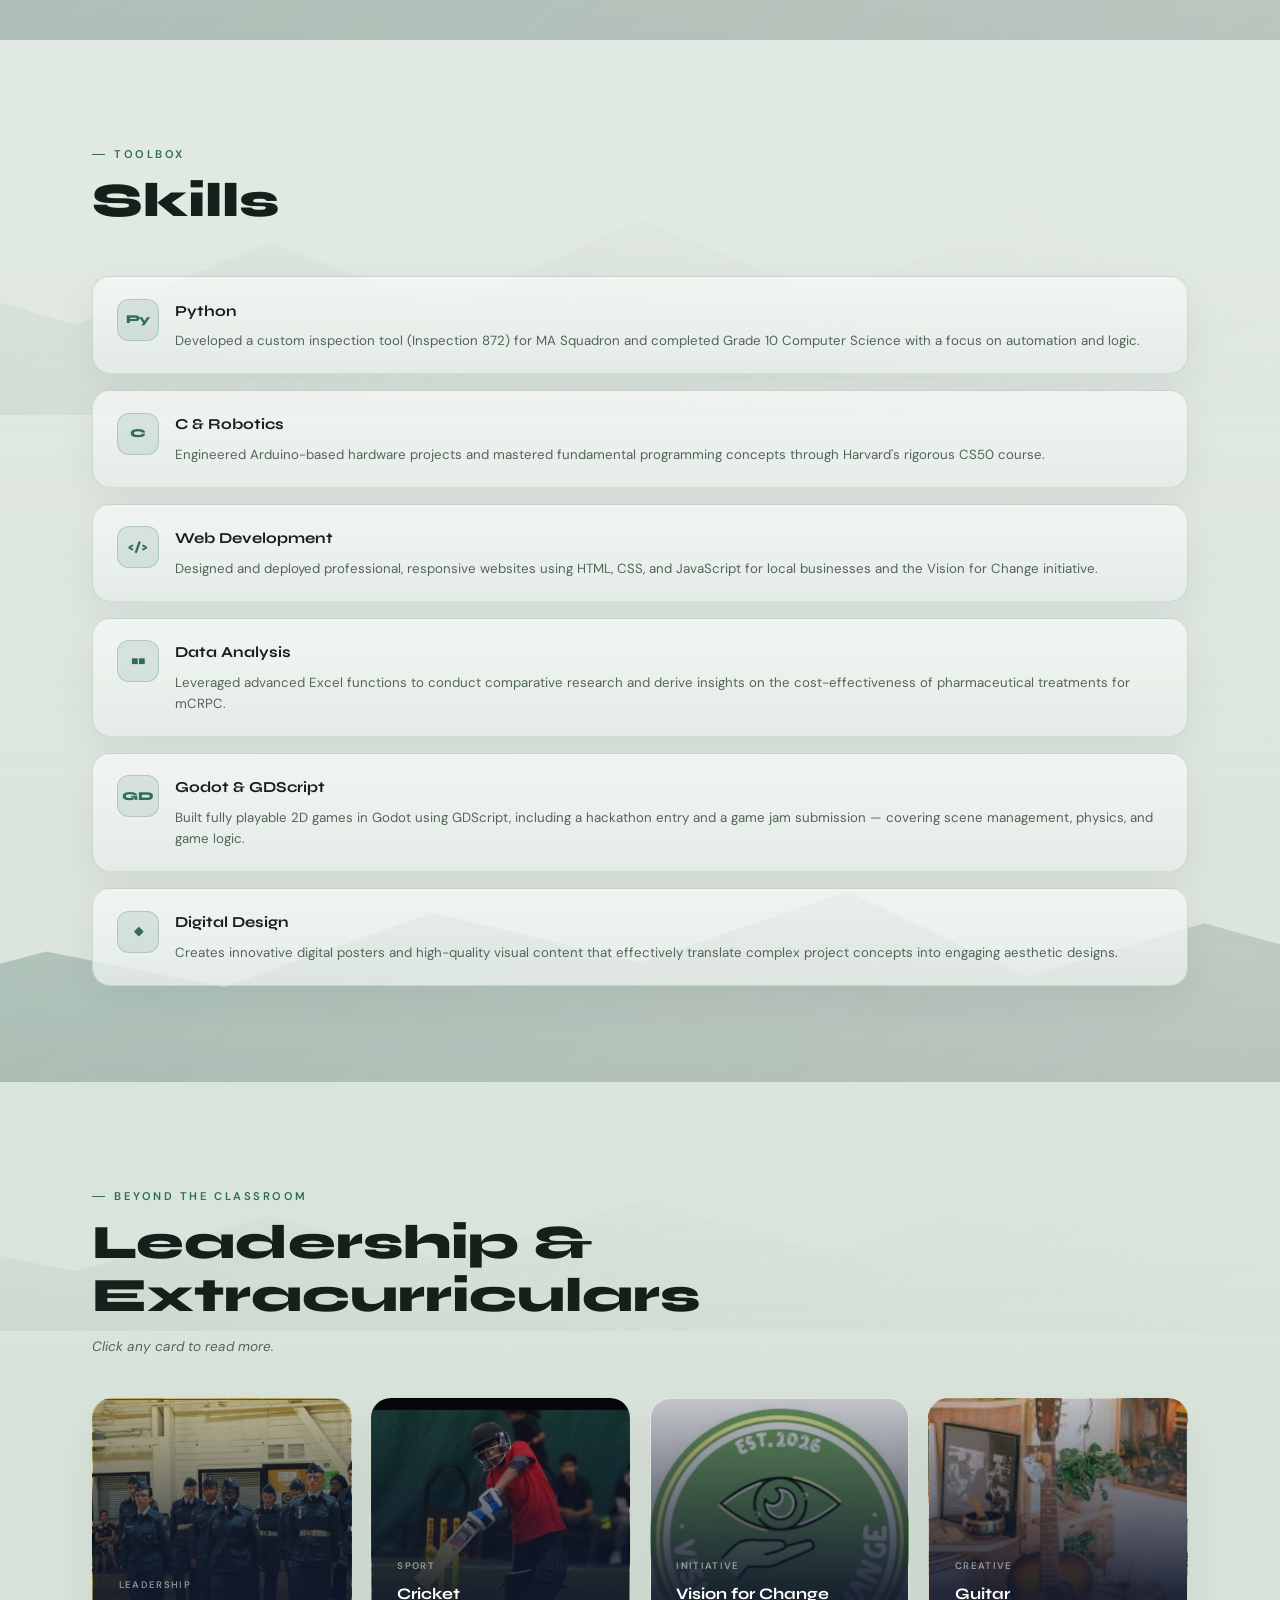
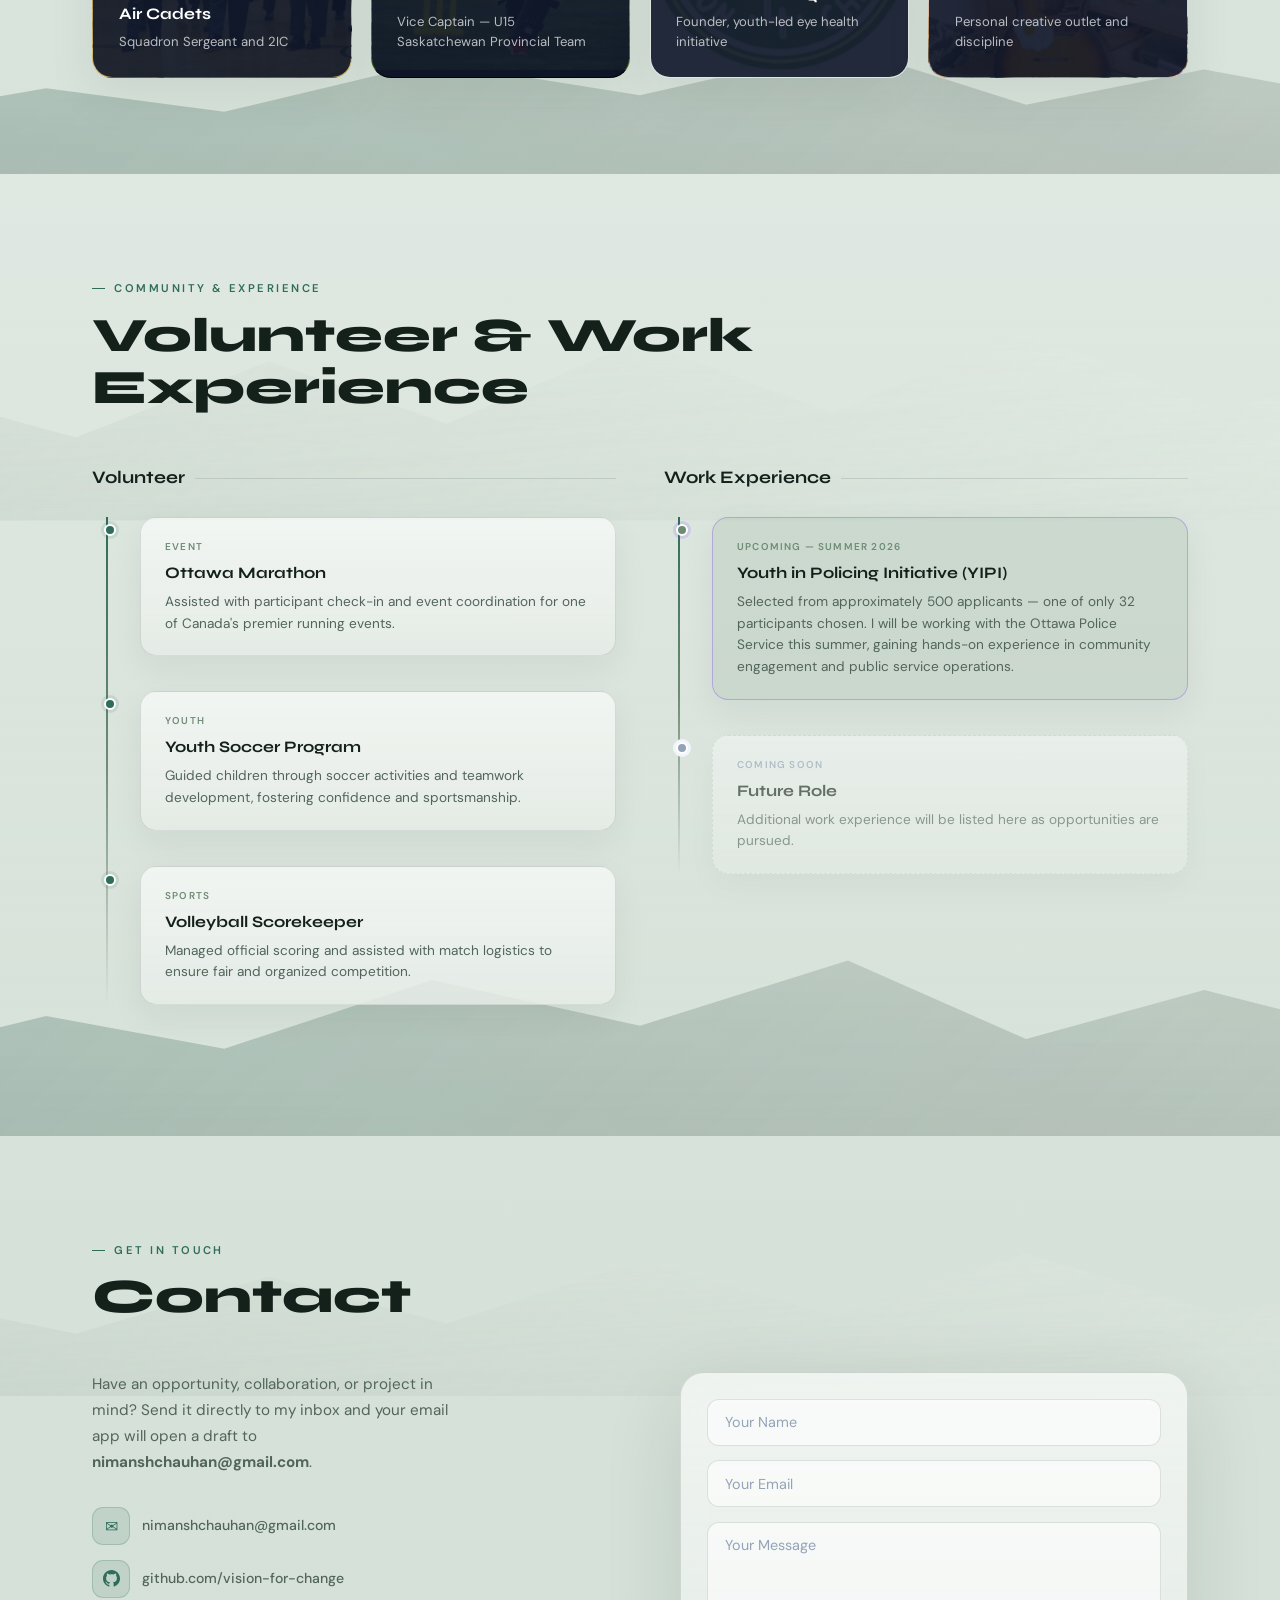
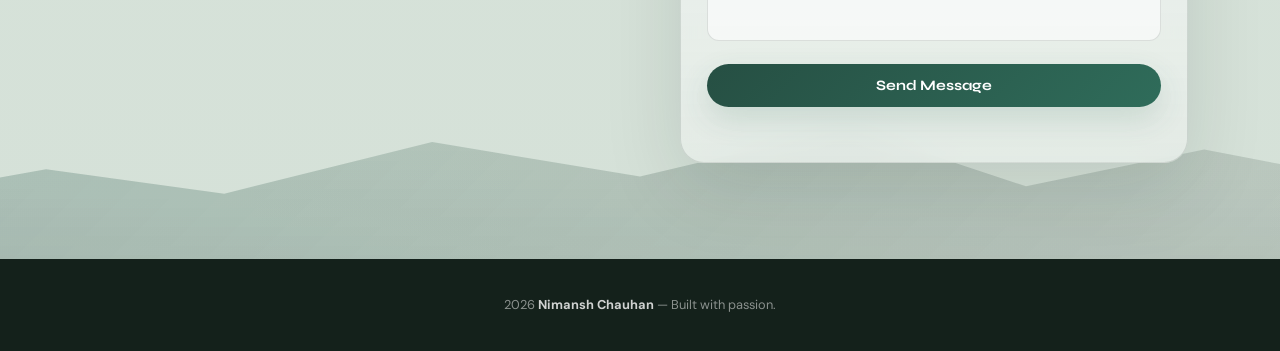
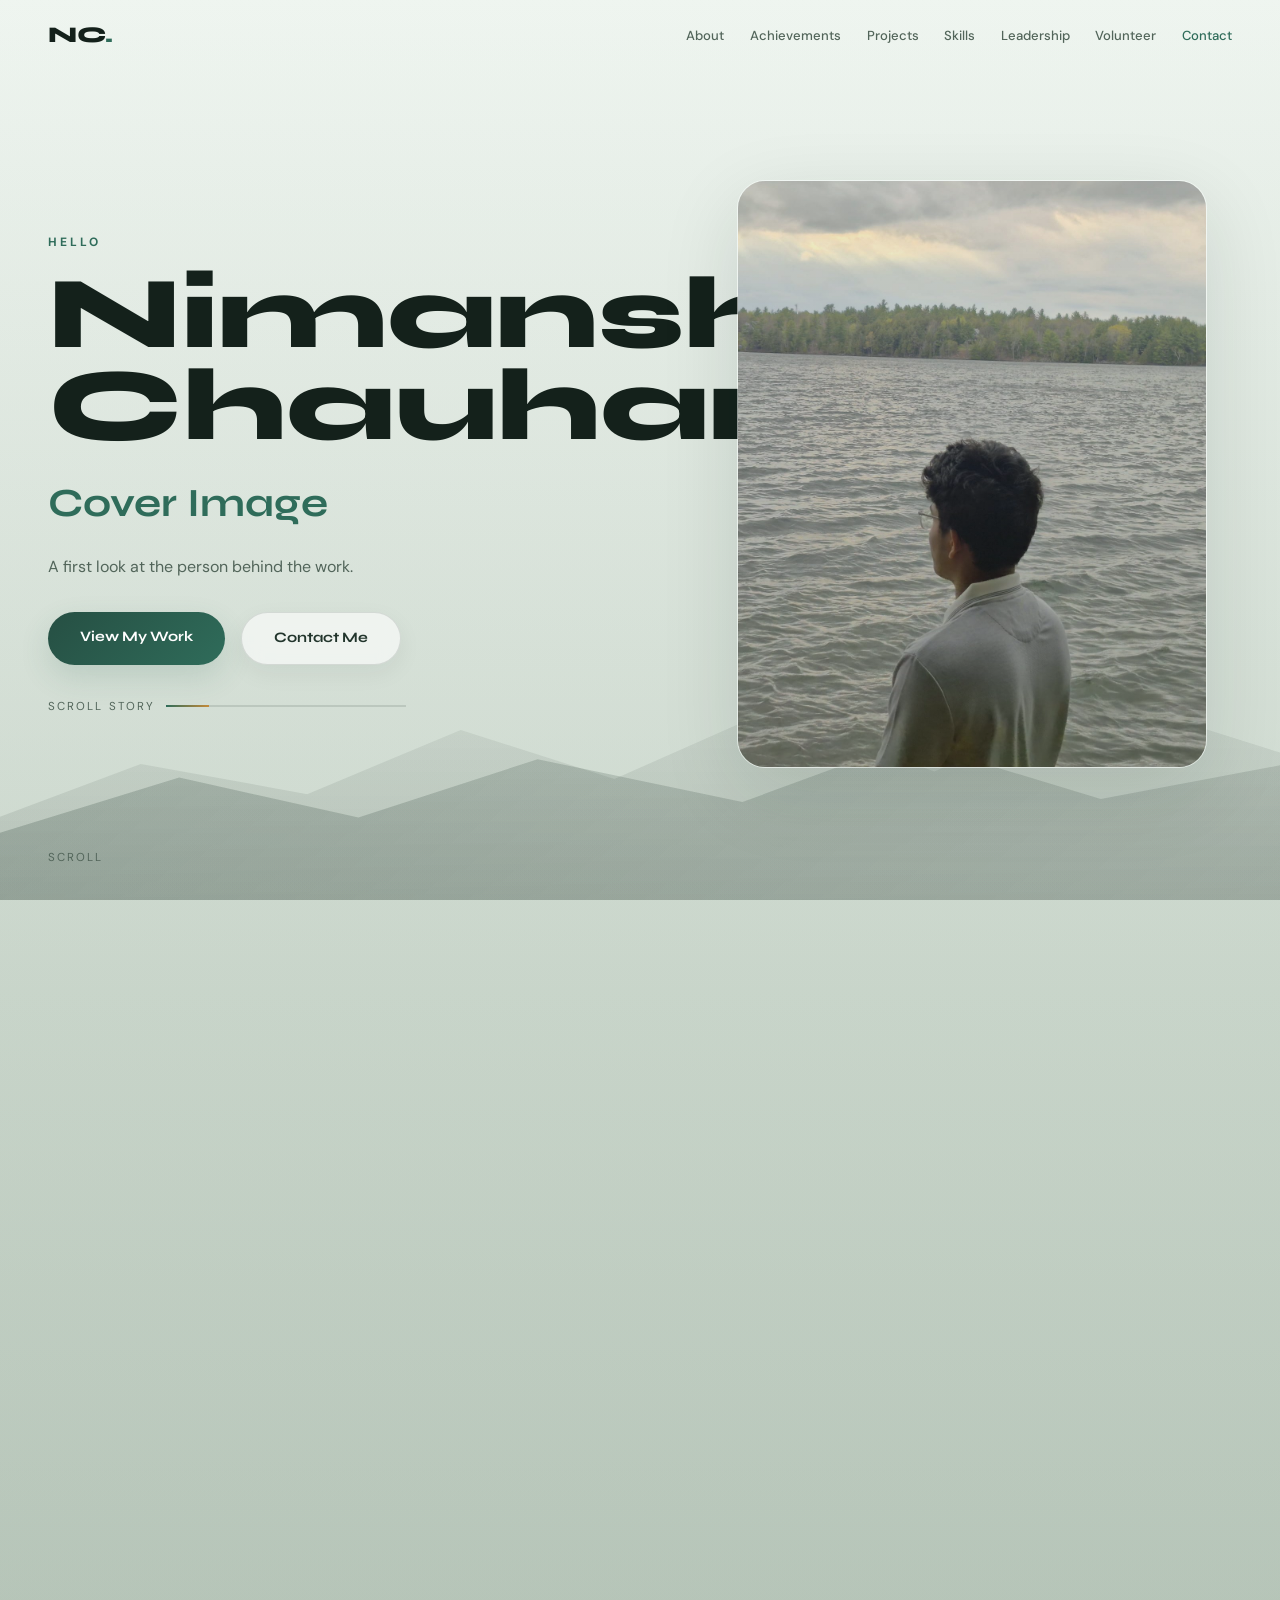
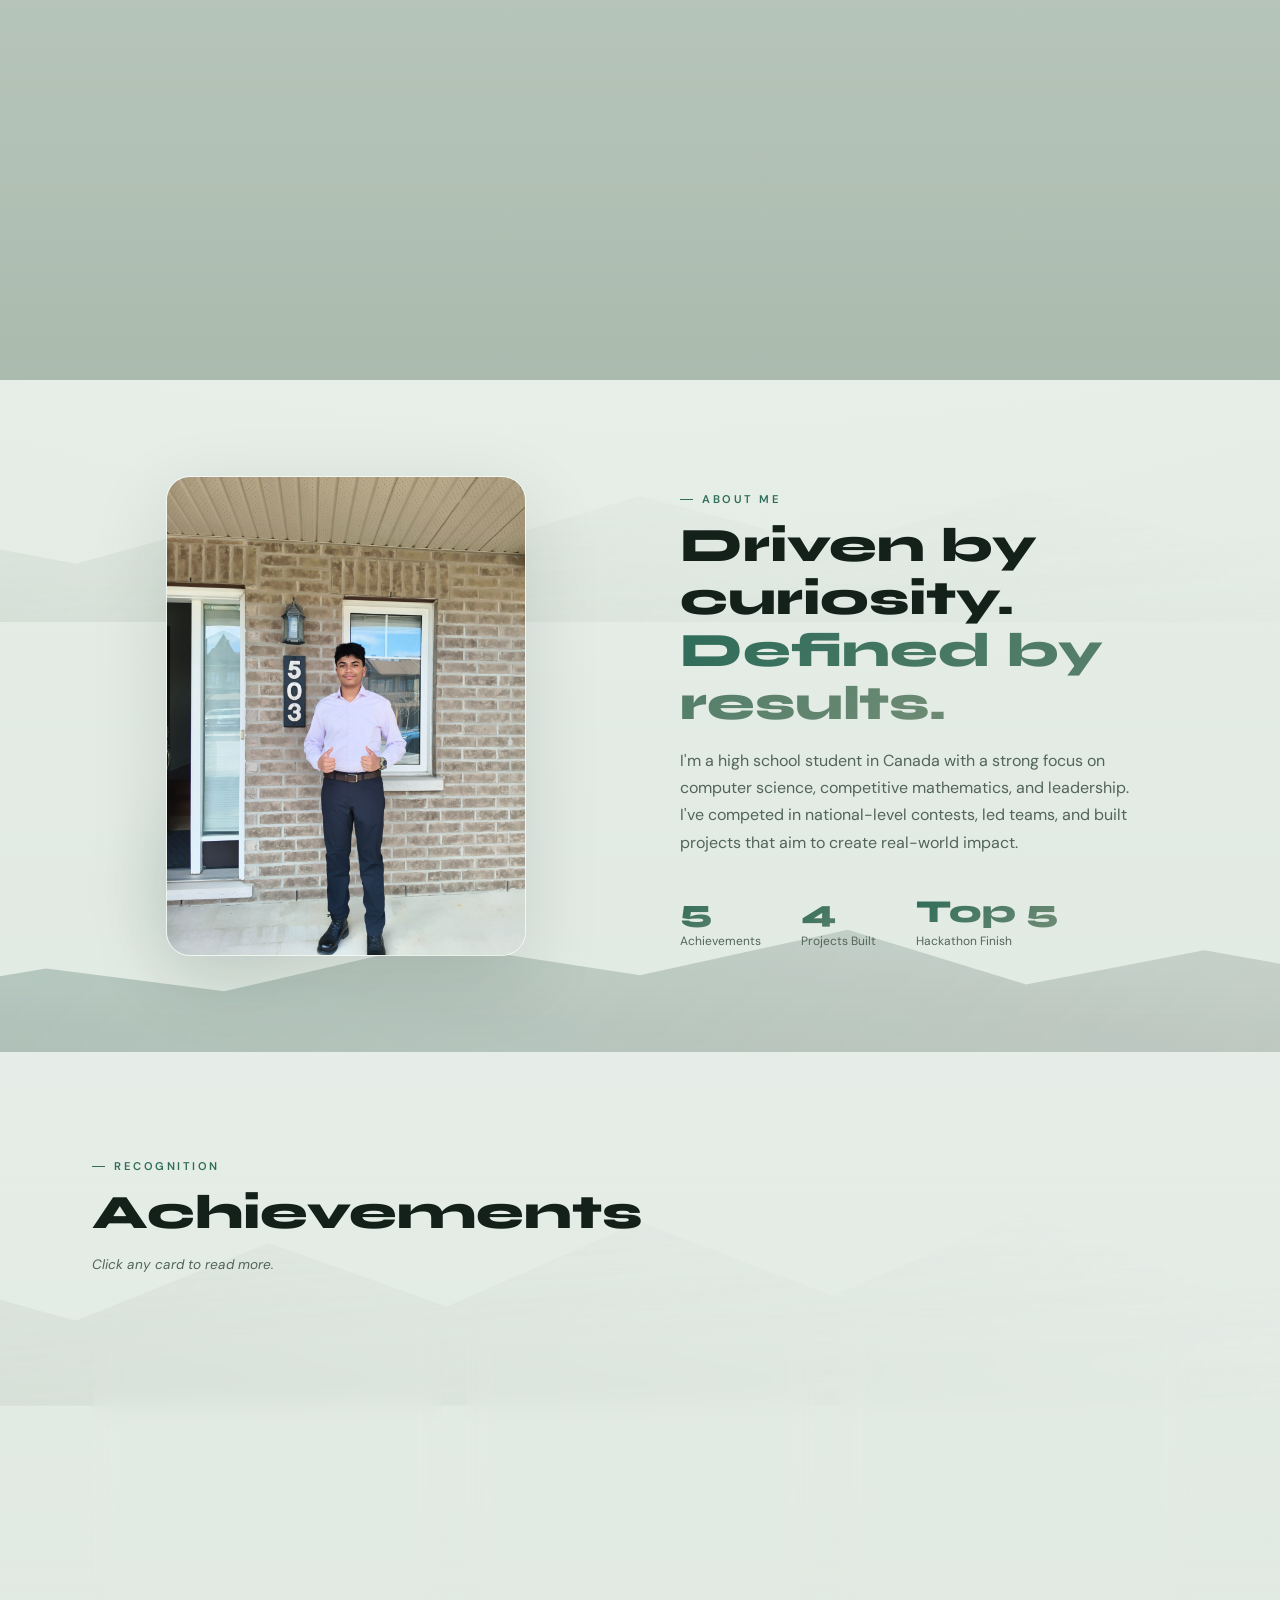
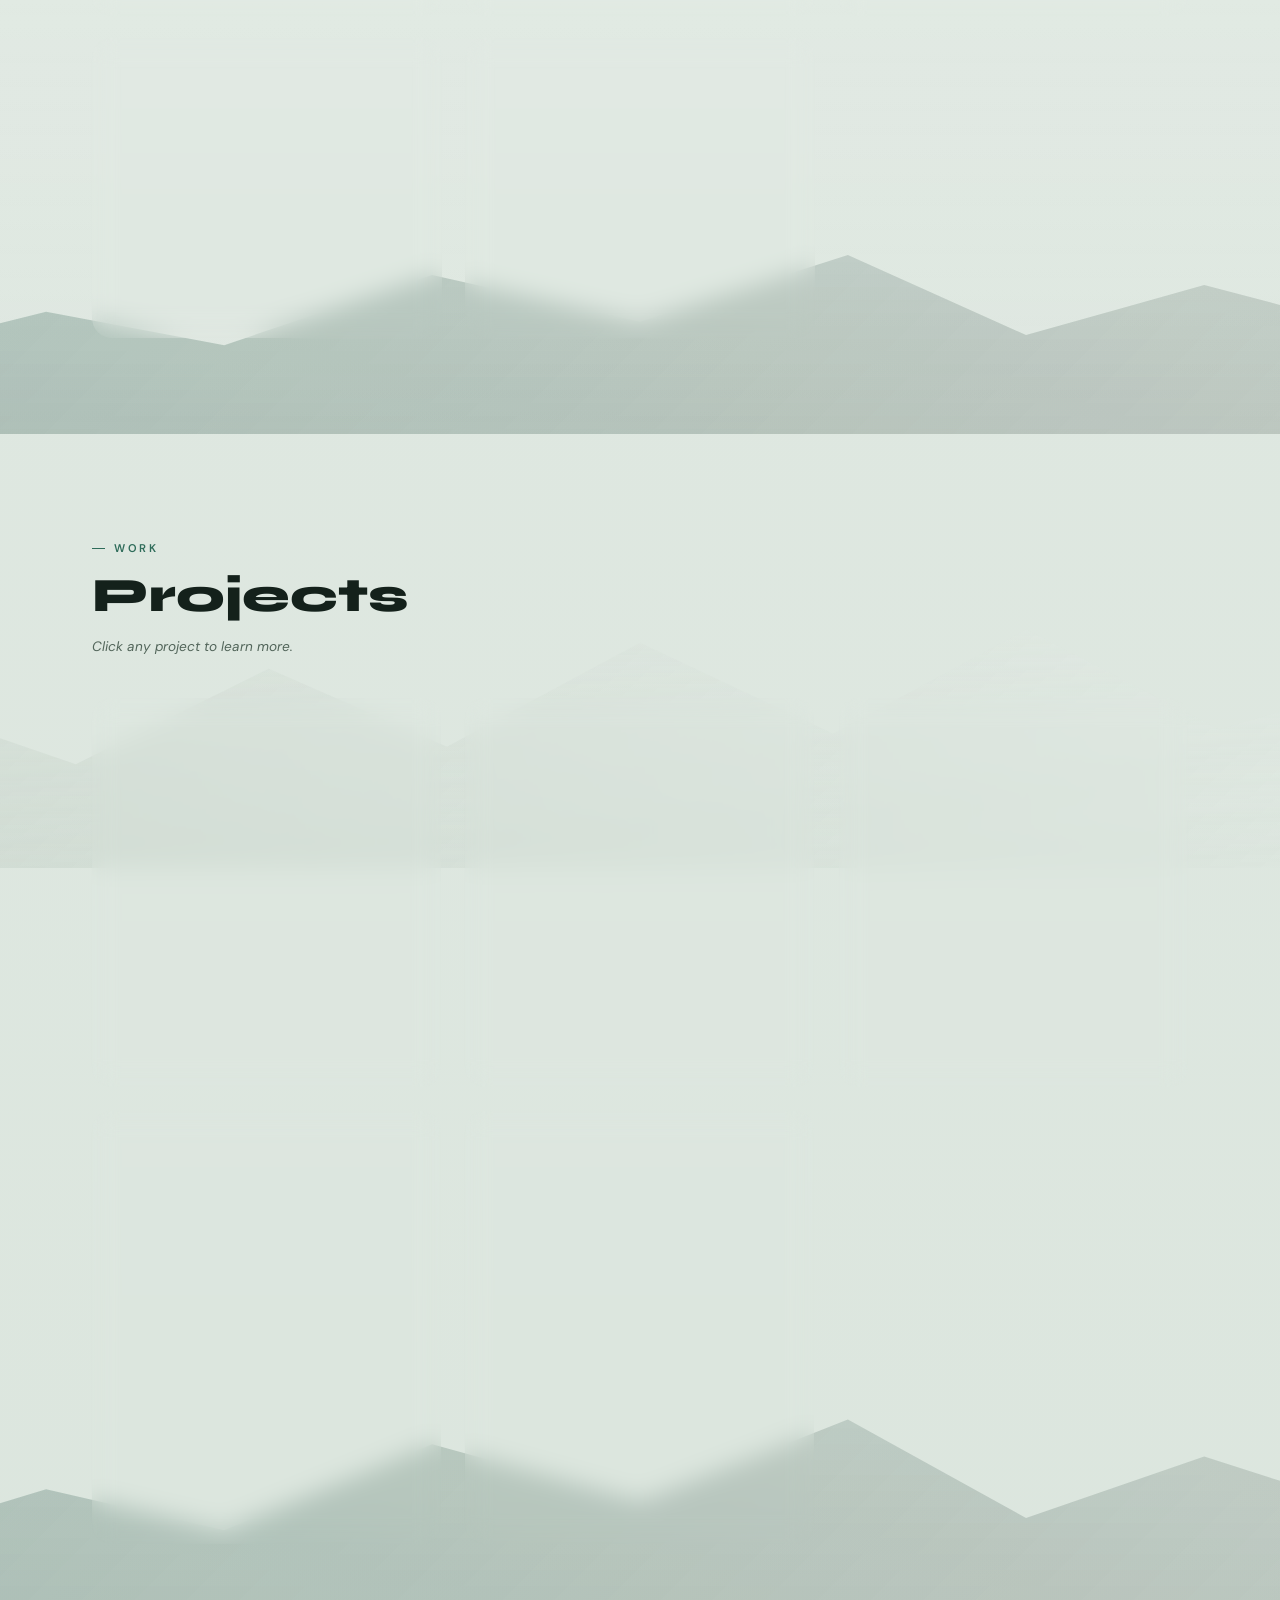
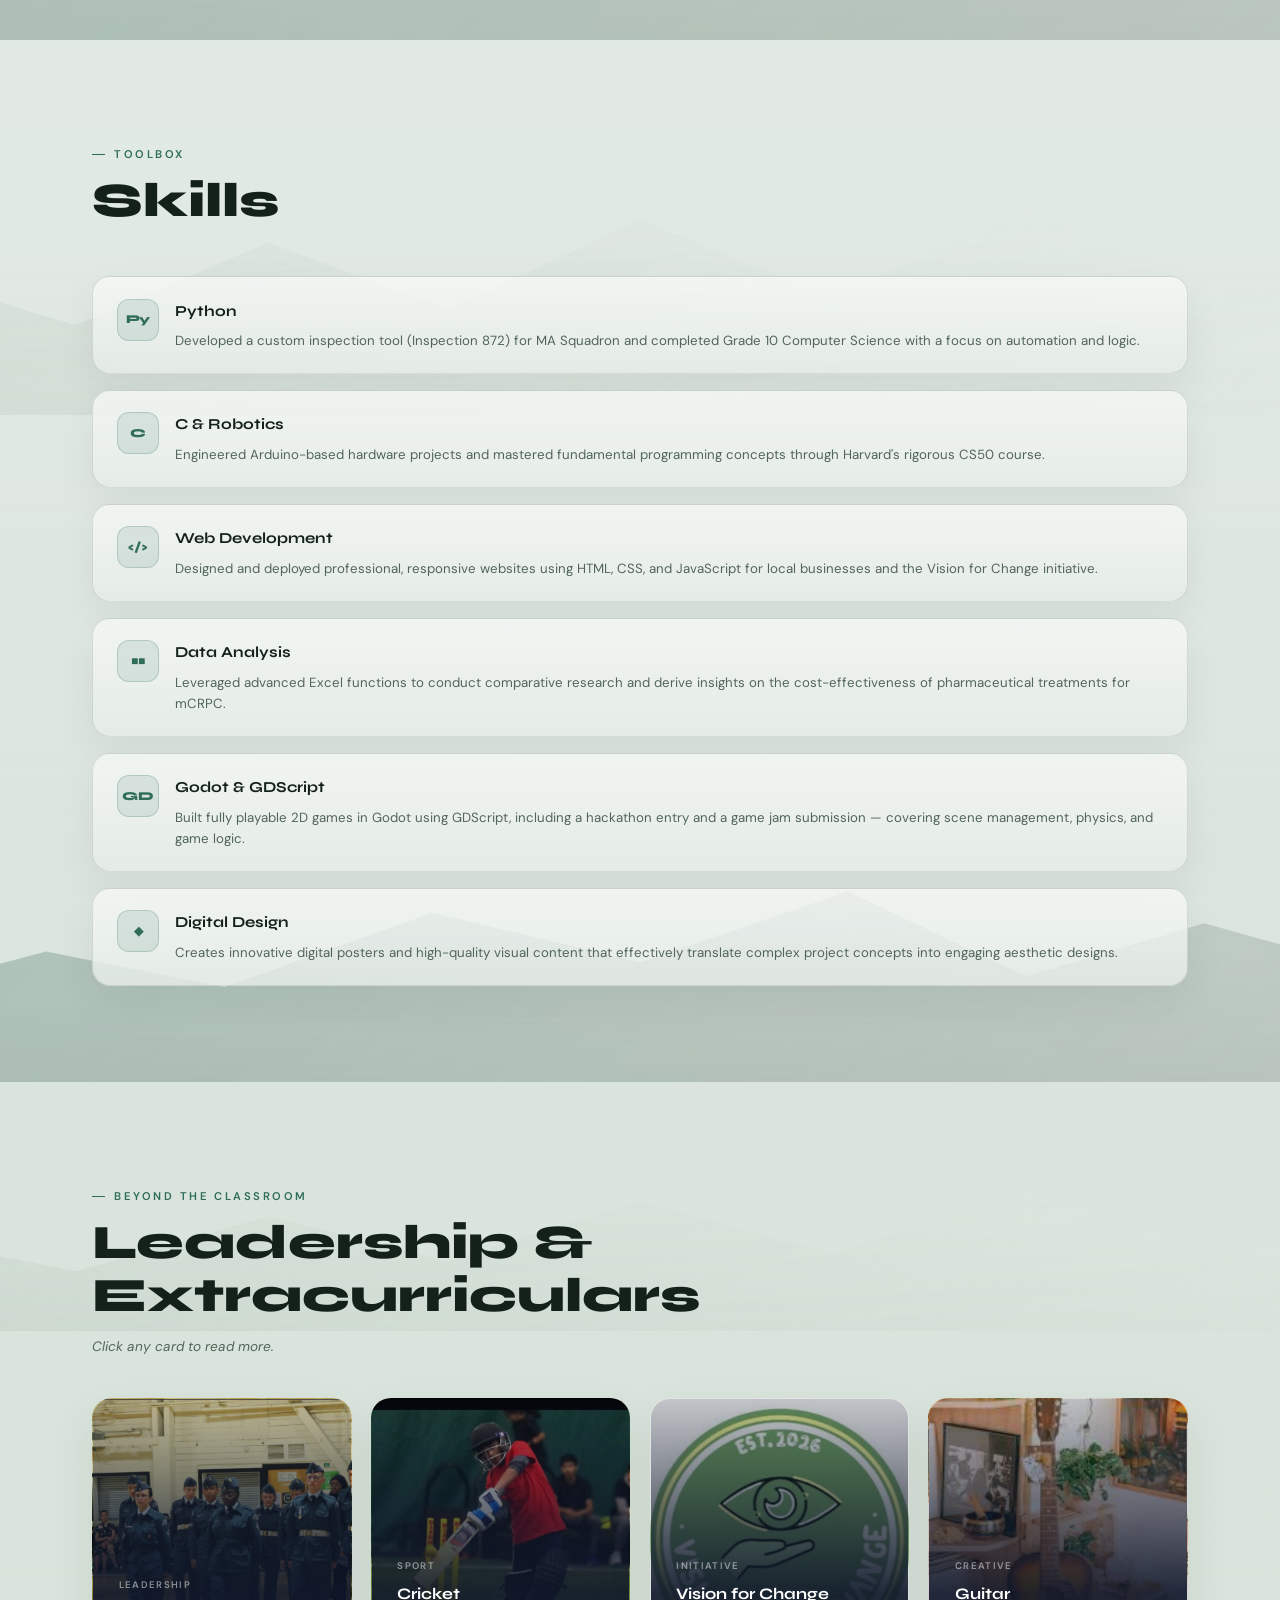
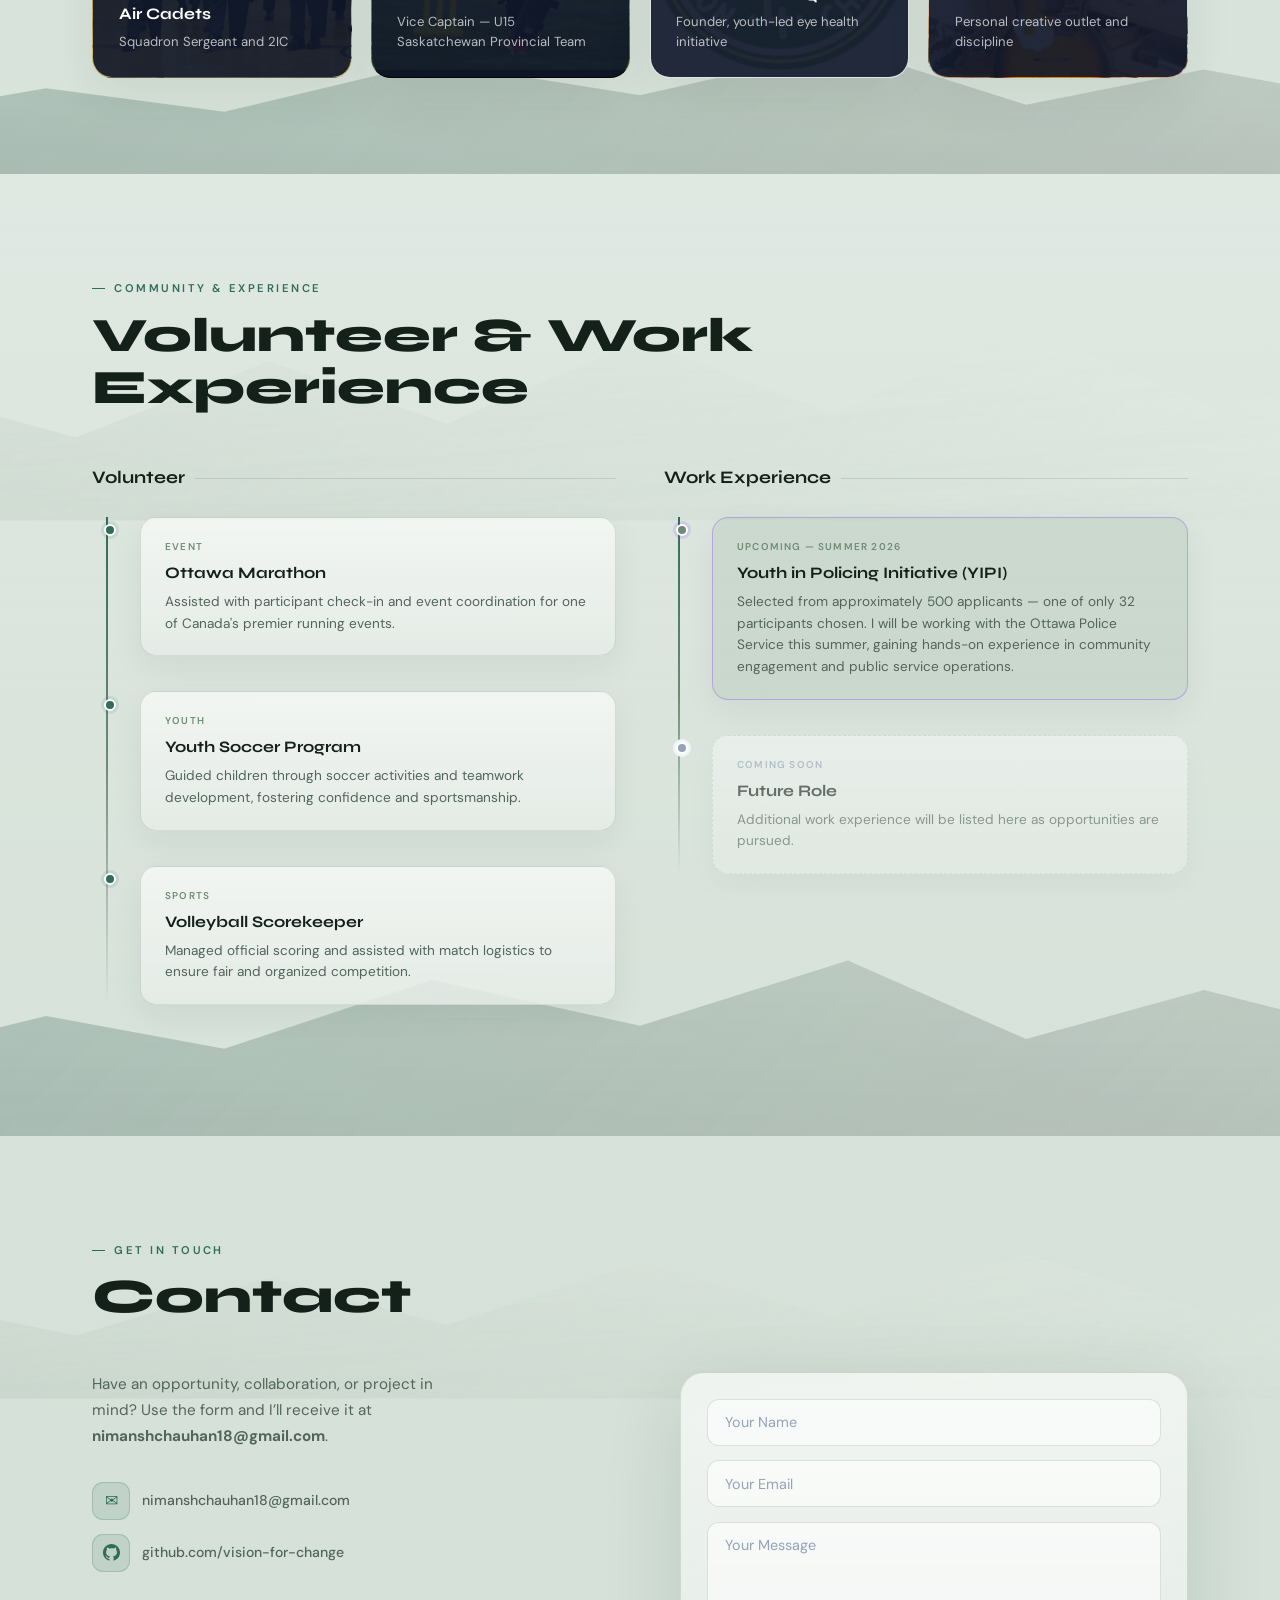
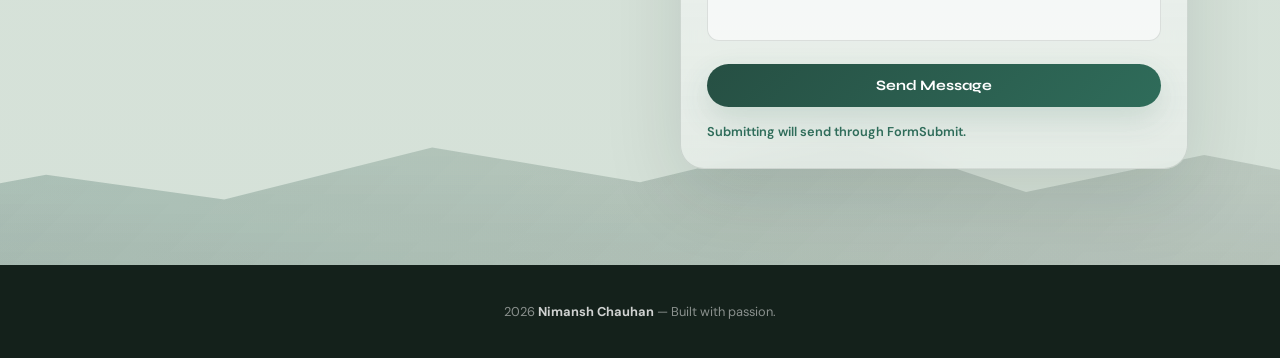
